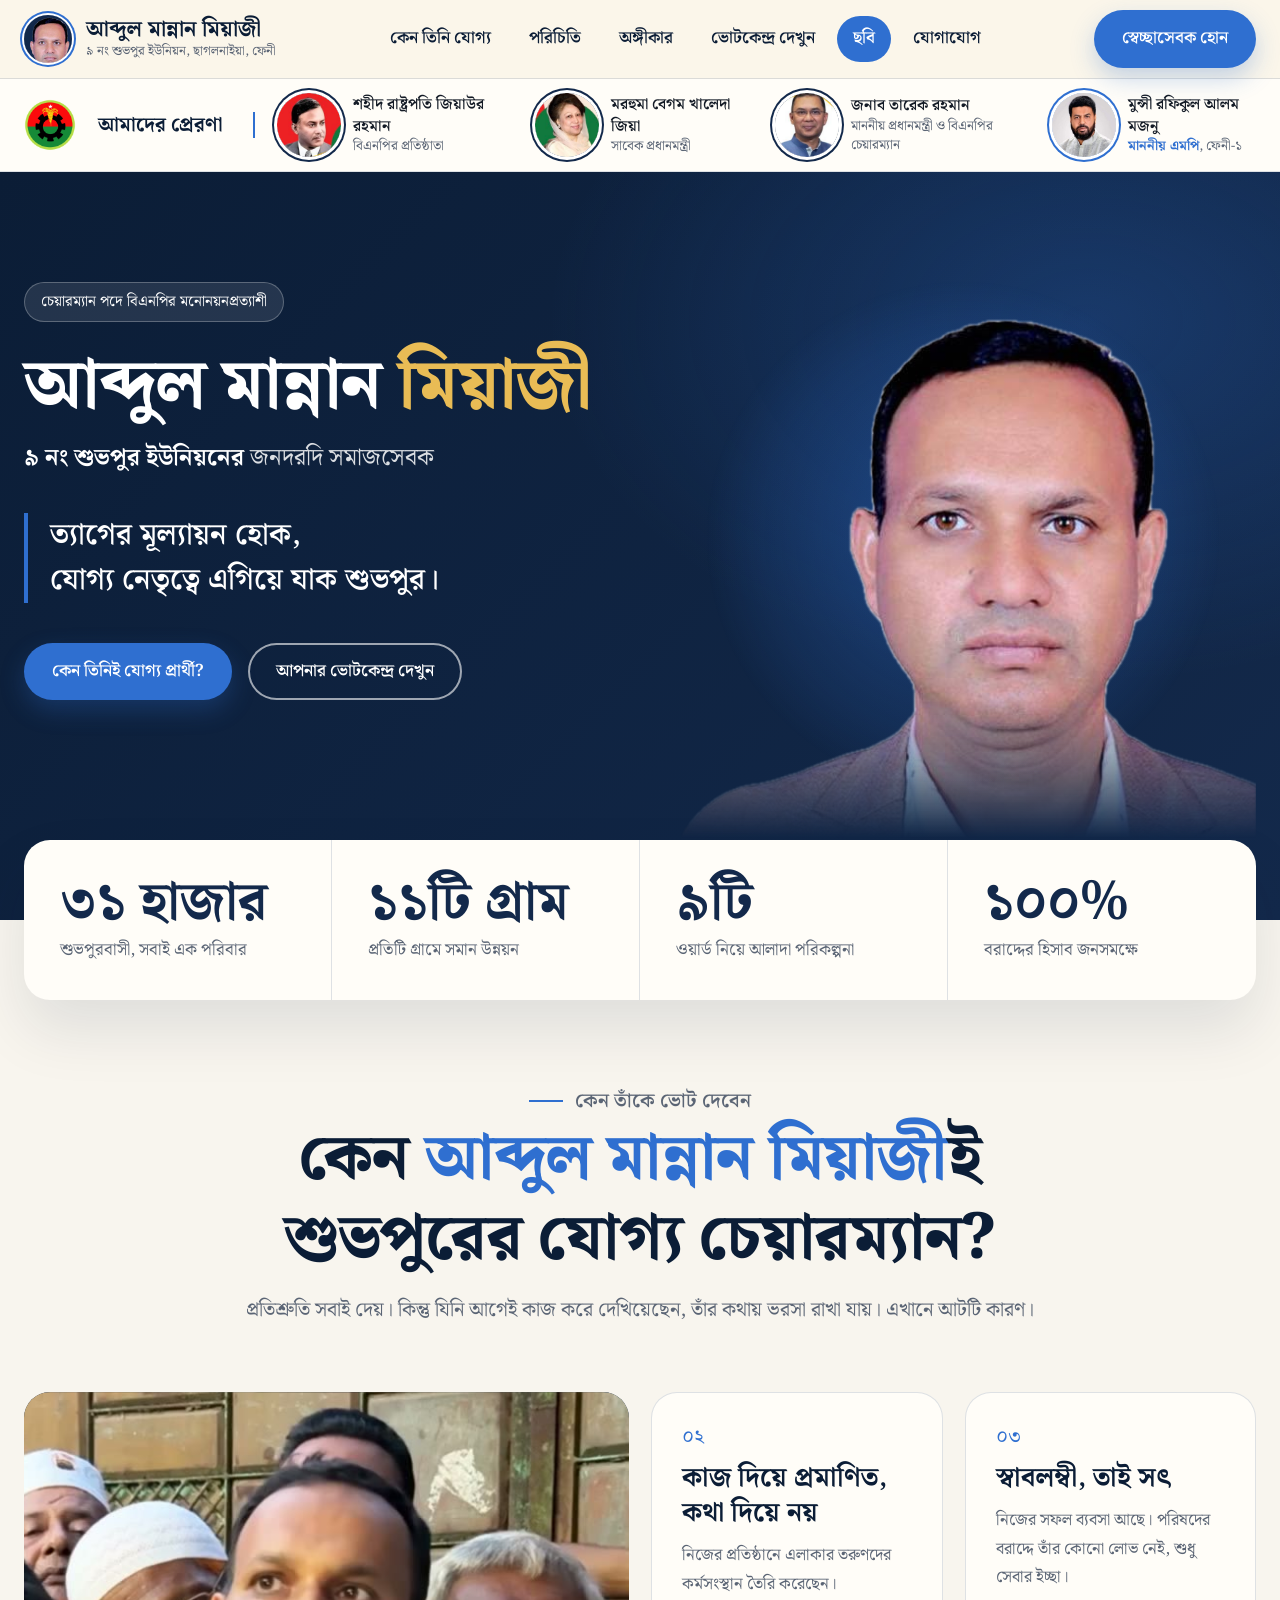
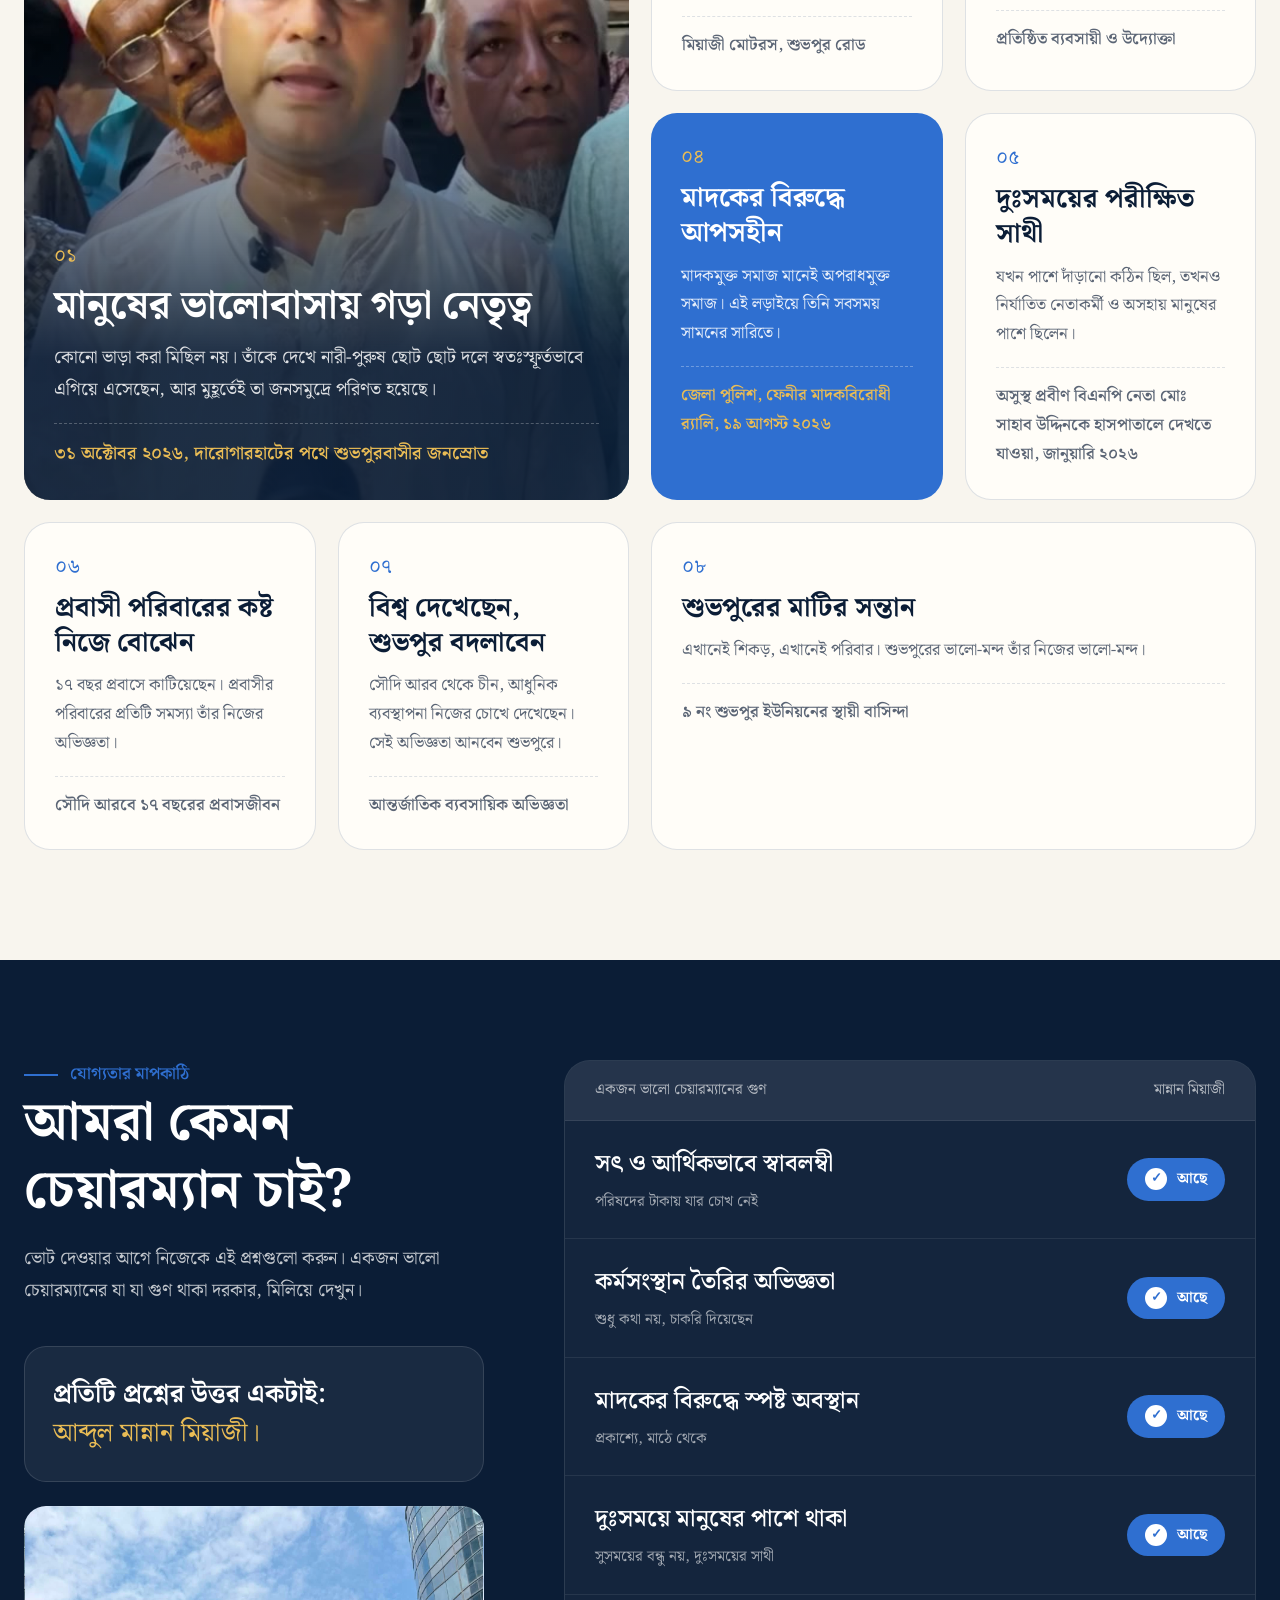
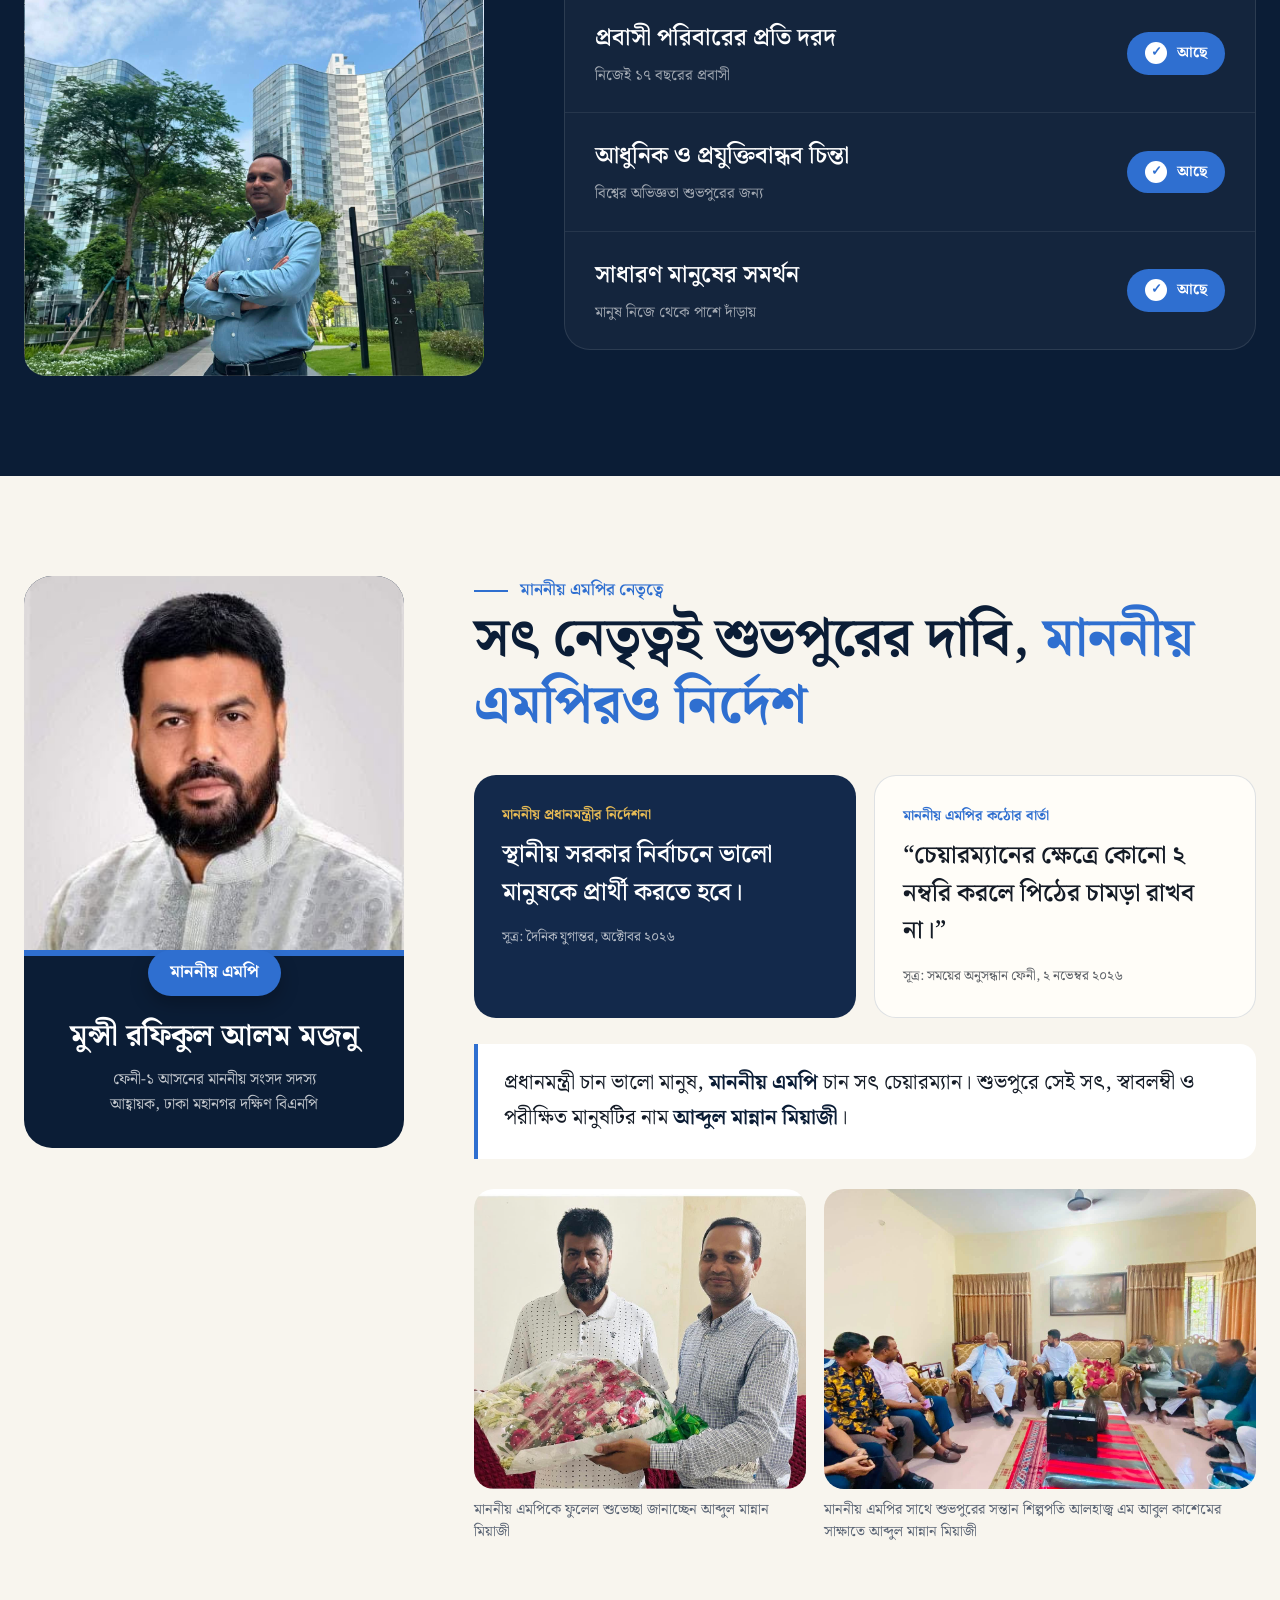
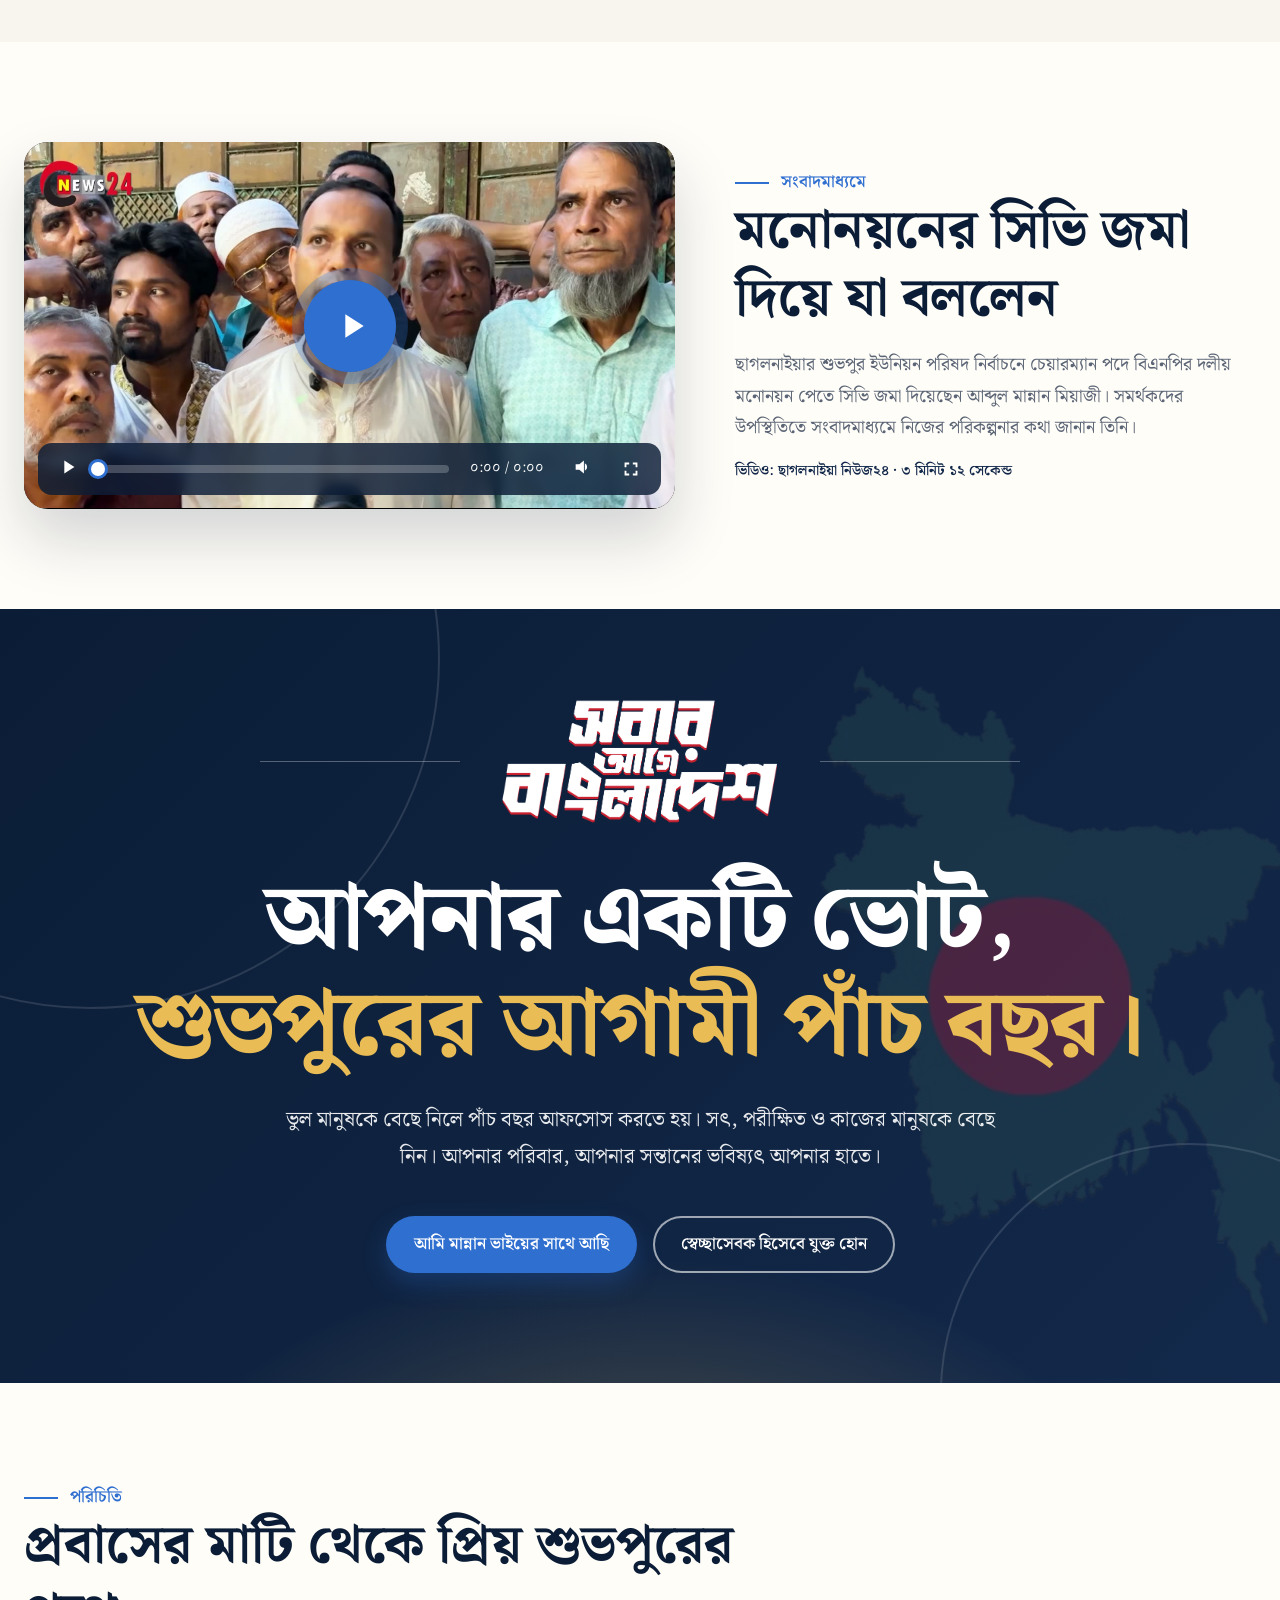
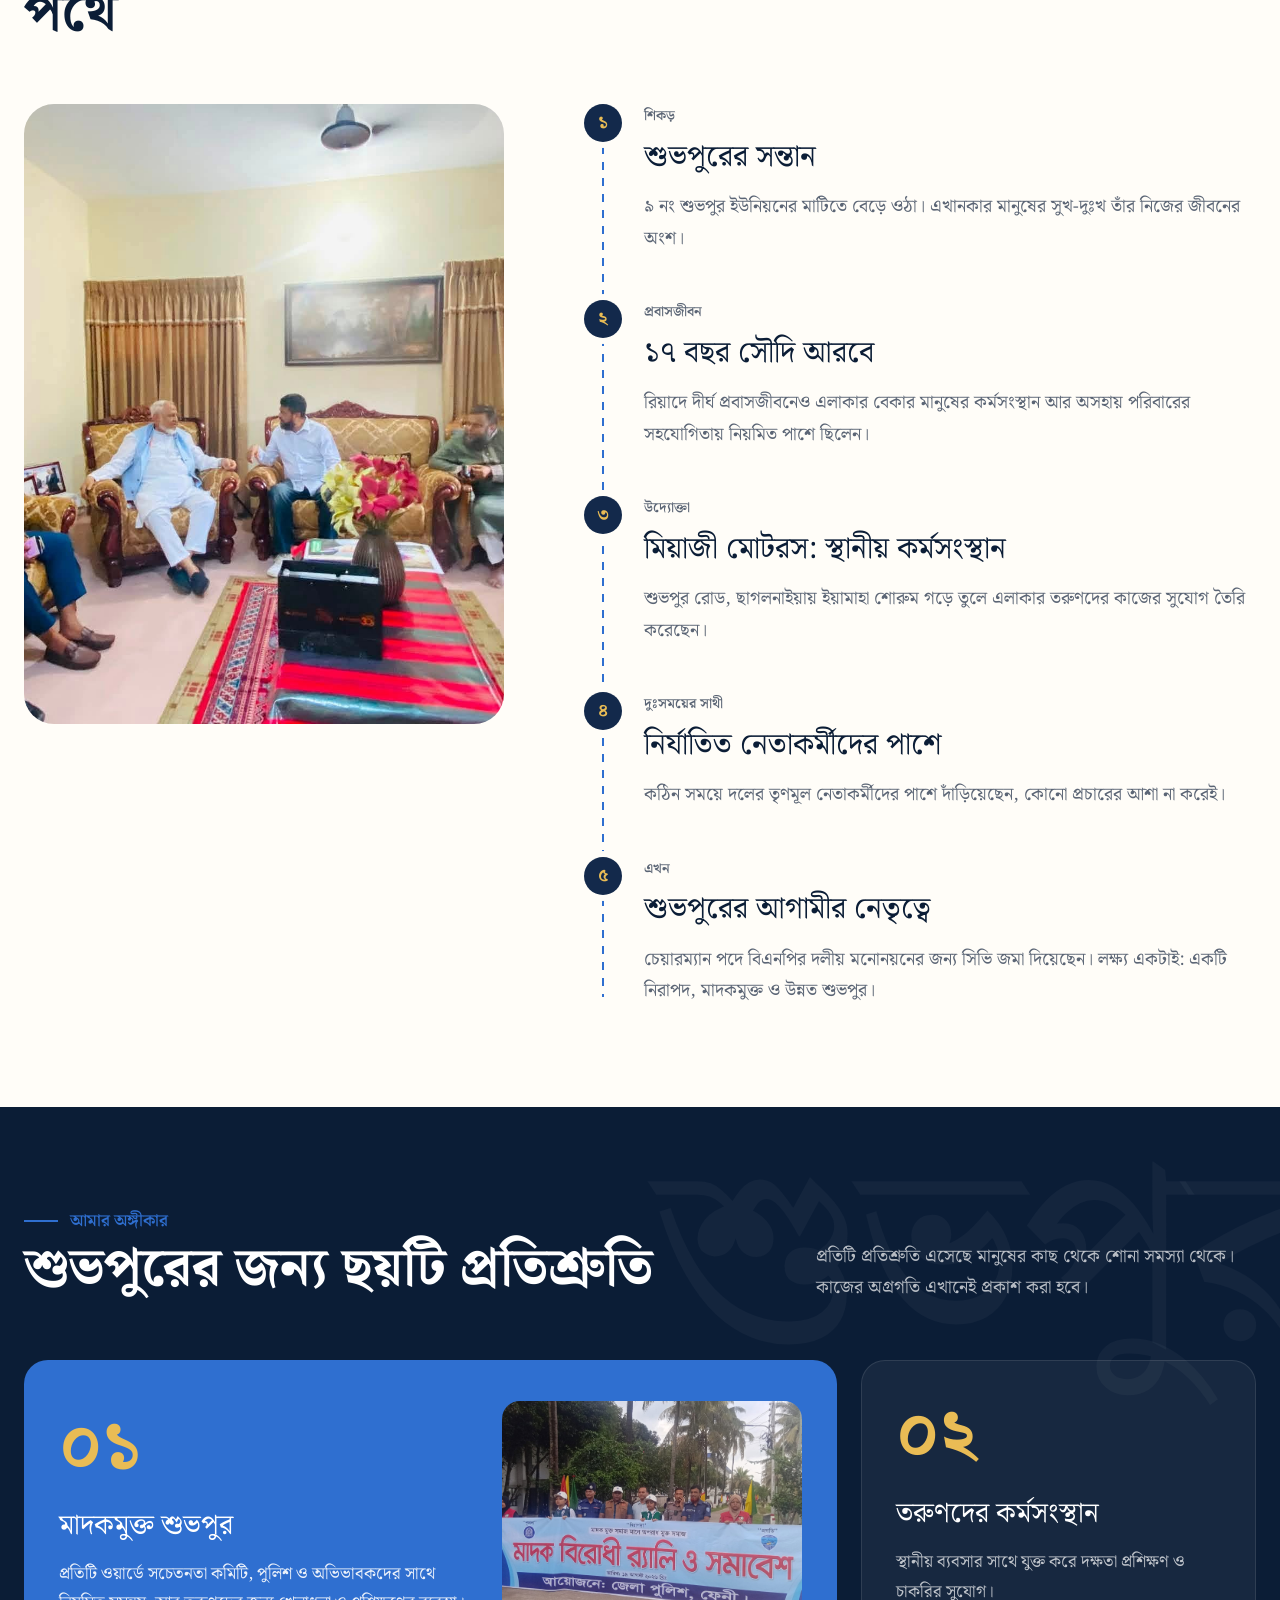
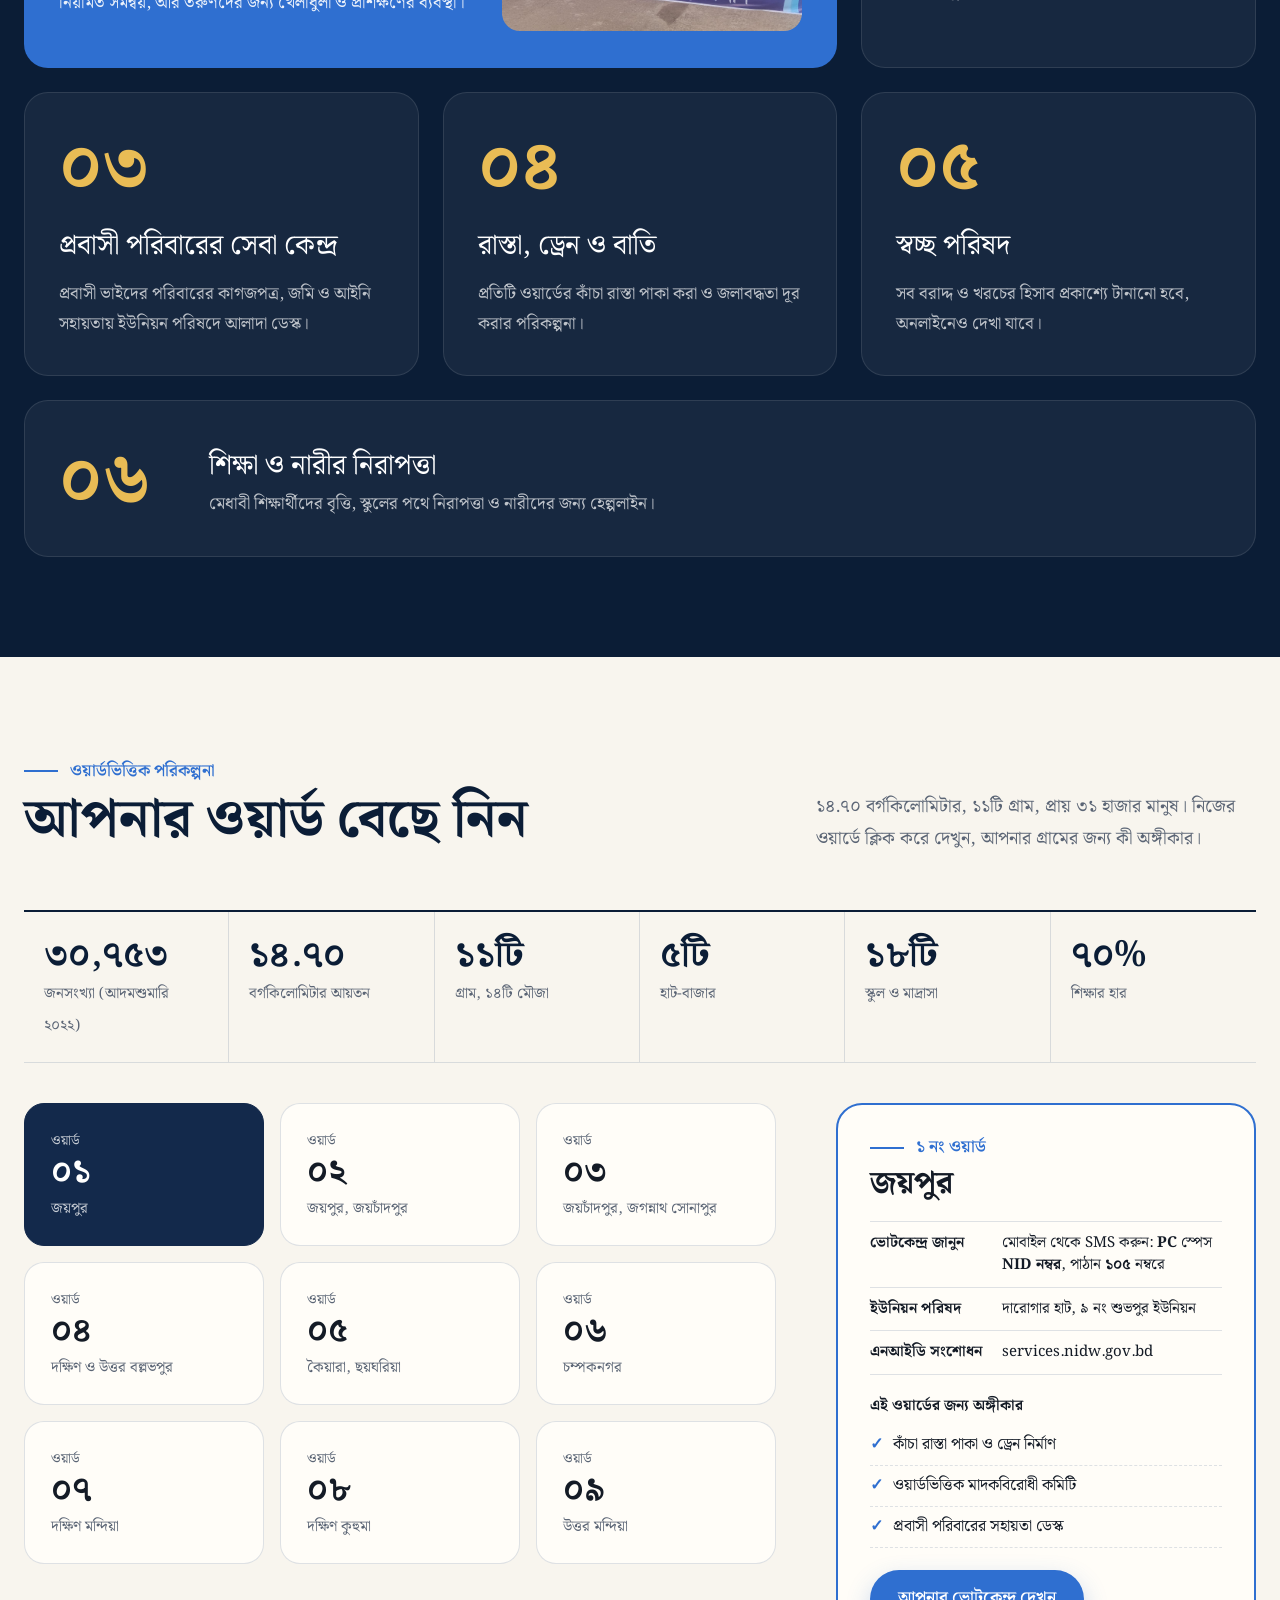
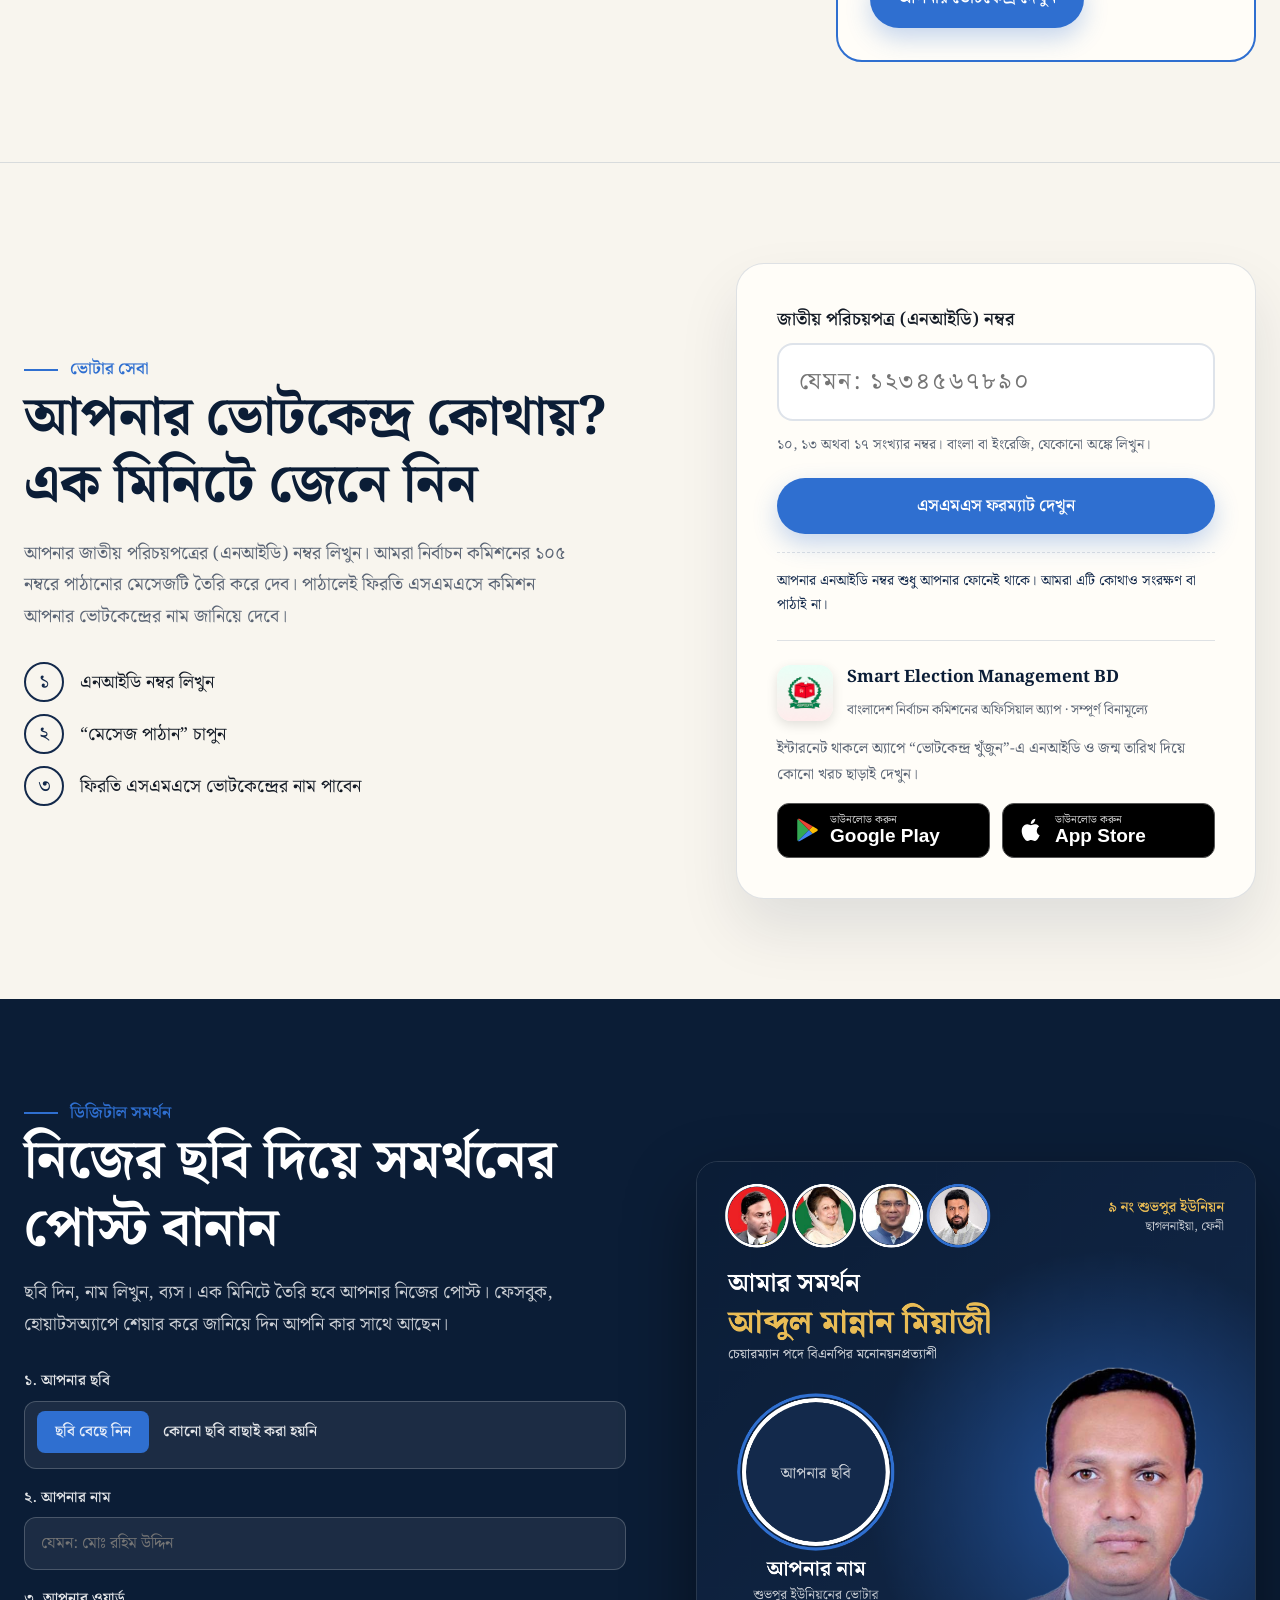
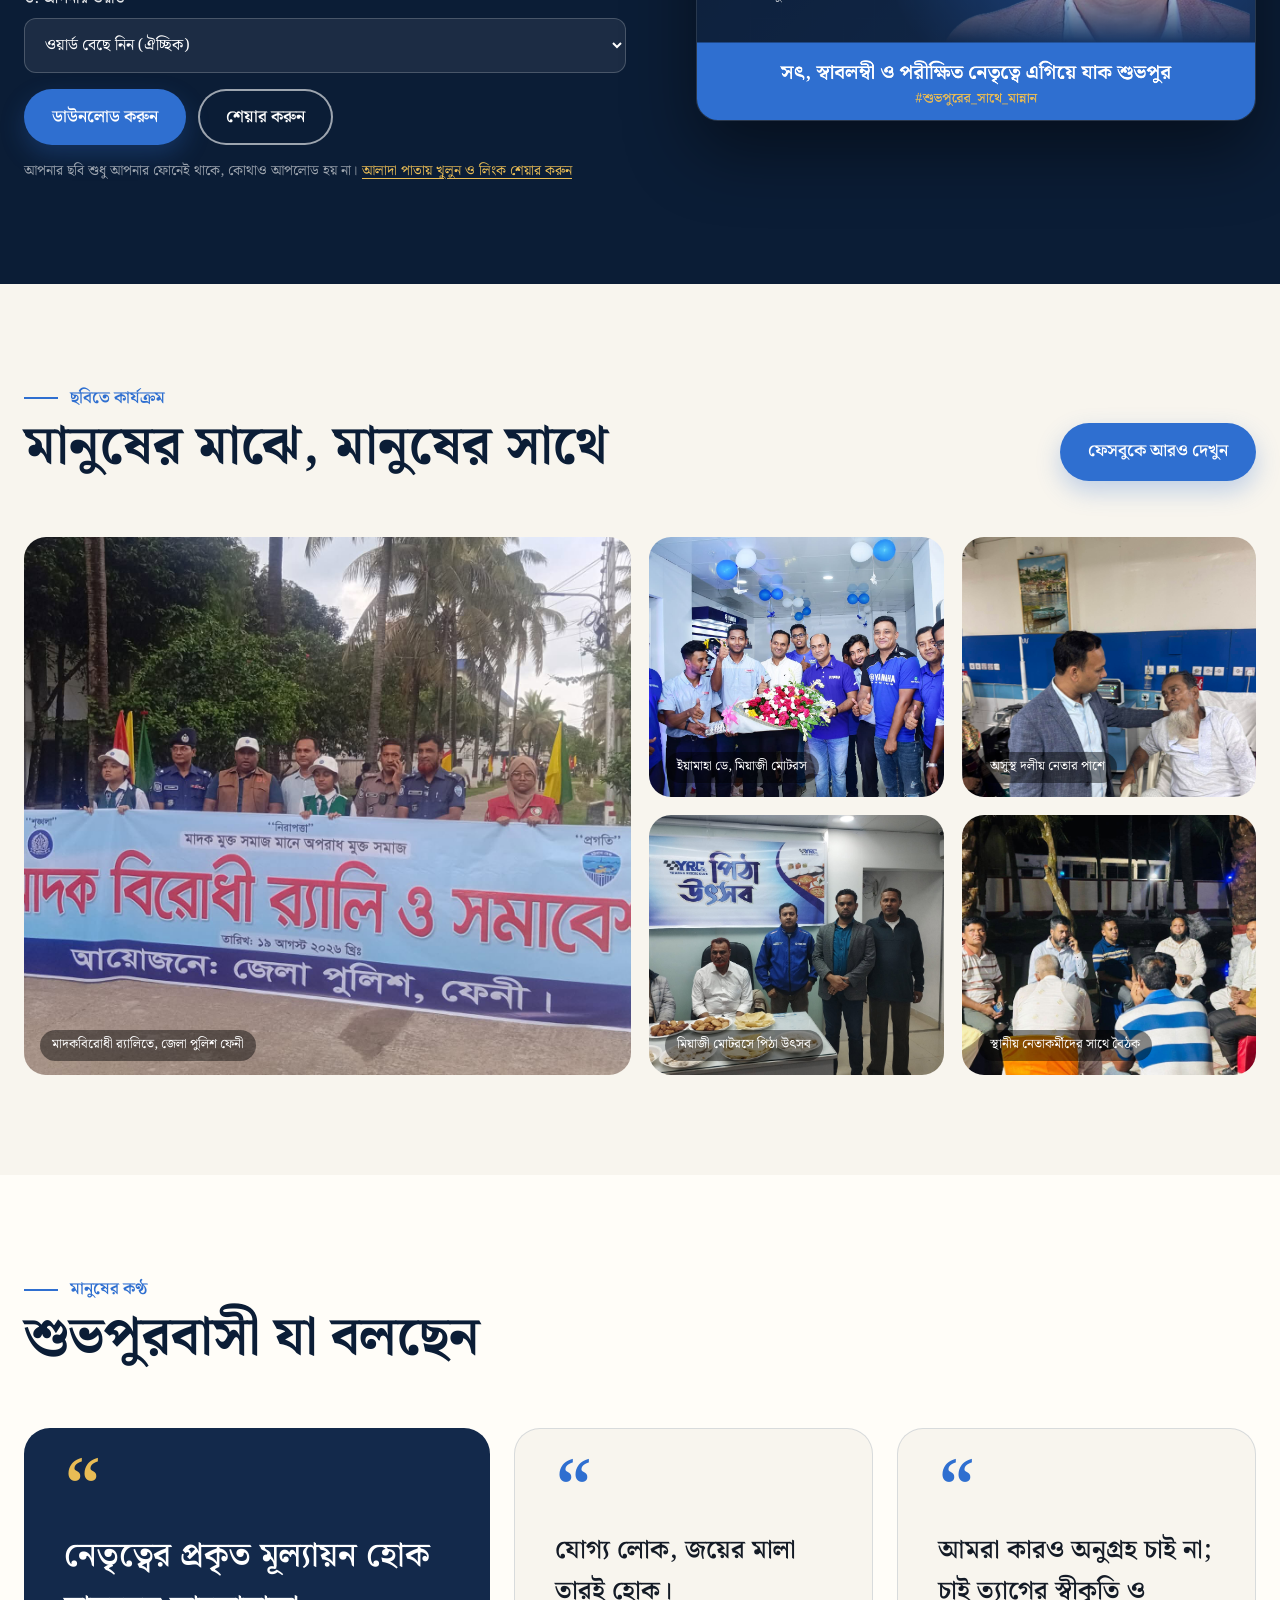
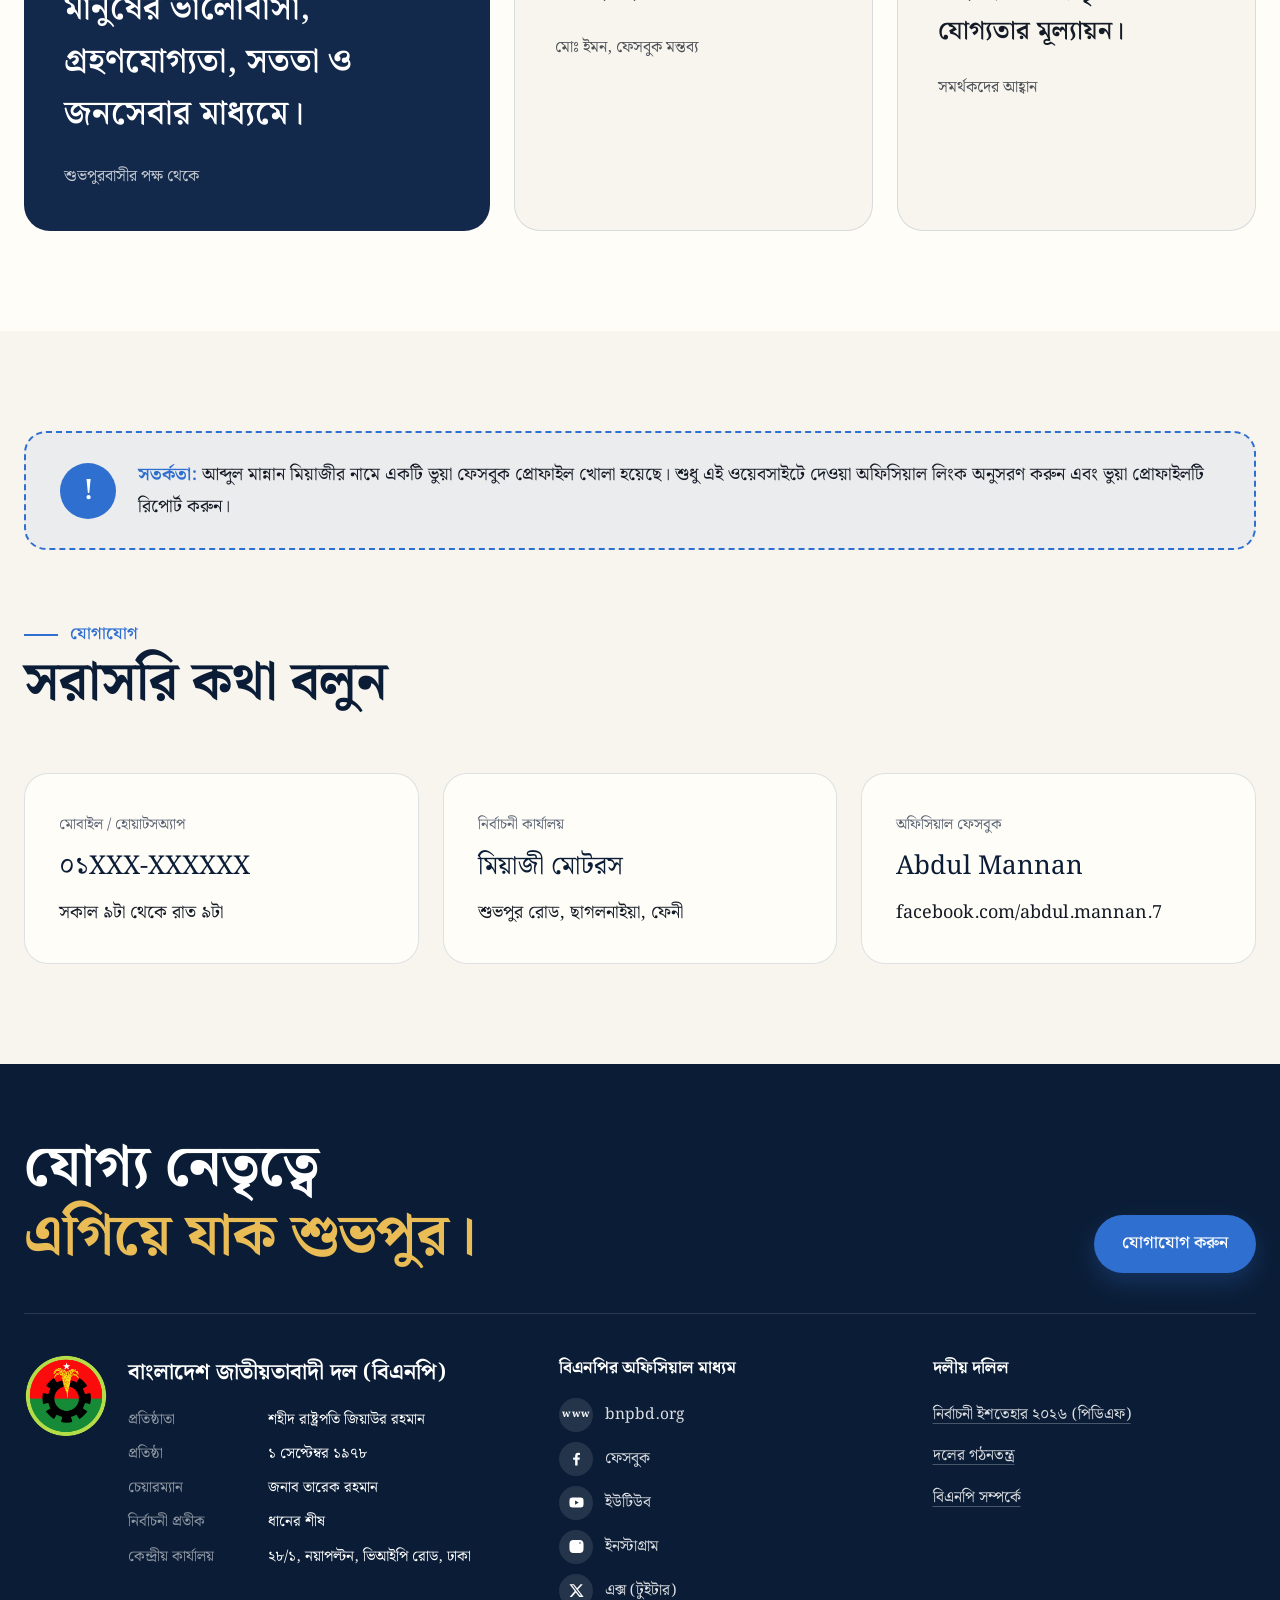
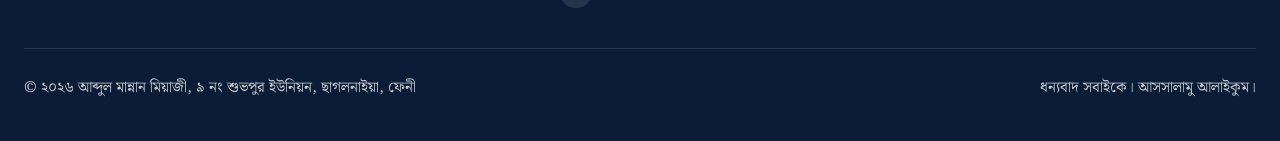
==== index.html @ 028600d1 "feat: Abdul Mannan Miyazi campaign website (Bangla, responsive) Home page with why-vote reasons, MP " ====
<!doctype html>
<html lang="bn">
<head>
  <meta charset="utf-8">
  <meta name="viewport" content="width=device-width, initial-scale=1">
  <title>আব্দুল মান্নান মিয়াজী | ৯ নং শুভপুর ইউনিয়ন</title>
  <meta name="description" content="৯ নং শুভপুর ইউনিয়নের জনদরদি সমাজসেবক আব্দুল মান্নান মিয়াজী: চেয়ারম্যান পদে বিএনপির মনোনয়নপ্রত্যাশী। ছাগলনাইয়া, ফেনী।">
  <link rel="preconnect" href="https://fonts.googleapis.com">
  <link rel="preconnect" href="https://fonts.gstatic.com" crossorigin>
  <link href="https://fonts.googleapis.com/css2?family=Noto+Serif+Bengali:wght@400;500;600;700;800&display=swap" rel="stylesheet">
  <link rel="stylesheet" href="styles.css">
  <link rel="stylesheet" href="why.css">
  <link rel="stylesheet" href="leaders.css">
  <link rel="stylesheet" href="responsive.css">
</head>
<body>

  <!-- নেভিগেশন -->
  <header class="nav">
    <div class="container">
      <a class="brand" href="#top">
        <img class="brand__photo" src="images/mannan-avatar.jpg" width="48" height="48" alt="">
        <span>
          <span class="brand__name">আব্দুল মান্নান মিয়াজী</span>
          <span class="brand__sub">৯ নং শুভপুর ইউনিয়ন, ছাগলনাইয়া, ফেনী</span>
        </span>
      </a>
      <nav class="nav__links" id="main-menu" aria-label="প্রধান মেনু">
        <a href="#why">কেন তিনি যোগ্য</a>
        <a href="#journey">পরিচিতি</a>
        <a href="#pledges">অঙ্গীকার</a>
        <a href="#vote-center">ভোটকেন্দ্র দেখুন</a>
        <a href="#gallery">ছবি</a>
        <a href="#contact">যোগাযোগ</a>
        <a class="nav__cta" href="volunteer.html">স্বেচ্ছাসেবক হোন</a>
      </nav>
      <a class="btn btn--red" href="volunteer.html">স্বেচ্ছাসেবক হোন</a>
      <button class="nav__toggle" type="button" aria-controls="main-menu" aria-expanded="false" aria-label="মেনু খুলুন"><span></span><span></span><span></span></button>
    </div>
  </header>

  <!-- নেতৃবৃন্দ -->
  <div class="leaders" aria-label="আমাদের নেতৃবৃন্দ">
    <div class="container">
      <img class="leaders__logo" src="images/bnp-logo.png" width="52" height="52" alt="বিএনপির লোগো">
      <p class="leaders__label">আমাদের প্রেরণা</p>
      <ul class="leaders__list">
        <li><img src="images/leader-ziaur-rahman.png" width="64" height="64" alt="শহীদ রাষ্ট্রপতি জিয়াউর রহমান"><span><b>শহীদ রাষ্ট্রপতি জিয়াউর রহমান</b>বিএনপির প্রতিষ্ঠাতা</span></li>
        <li><img src="images/leader-khaleda-zia.png" width="64" height="64" alt="মরহুমা বেগম খালেদা জিয়া"><span><b>মরহুমা বেগম খালেদা জিয়া</b>সাবেক প্রধানমন্ত্রী</span></li>
        <li><img src="images/leader-tarique-rahman.png" width="64" height="64" alt="তারেক রহমান"><span><b>জনাব তারেক রহমান</b>মাননীয় প্রধানমন্ত্রী ও বিএনপির চেয়ারম্যান</span></li>
        <li class="leaders__mp"><img src="images/mp-portrait.jpg" width="64" height="64" alt="মুন্সী রফিকুল আলম মজনু"><span><b>মুন্সী রফিকুল আলম মজনু</b><em>মাননীয় এমপি</em>, ফেনী-১</span></li>
      </ul>
    </div>
  </div>

  <main id="top">

    <!-- হিরো -->
    <section class="hero" aria-labelledby="hero-title">
      <div class="container">
        <div class="hero__copy">
          <span class="eyebrow">চেয়ারম্যান পদে বিএনপির মনোনয়নপ্রত্যাশী</span>
          <h1 id="hero-title">আব্দুল মান্নান <em>মিয়াজী</em></h1>
          <p class="hero__role"><b>৯ নং শুভপুর ইউনিয়নের</b> জনদরদি সমাজসেবক</p>
          <p class="hero__slogan">ত্যাগের মূল্যায়ন হোক,<br>যোগ্য নেতৃত্বে এগিয়ে যাক শুভপুর।</p>
          <div class="hero__actions">
            <a class="btn btn--gold" href="#why">কেন তিনিই যোগ্য প্রার্থী?</a>
            <a class="btn btn--ghost" href="#vote-center">আপনার ভোটকেন্দ্র দেখুন</a>
          </div>
        </div>
        <div class="hero__portrait">
          <img class="hero__cutout" src="images/mannan-cutout.png" width="632" height="585" alt="আব্দুল মান্নান মিয়াজী">
        </div>
      </div>
    </section>

    <!-- সংখ্যায় পরিচয় -->
    <section class="stats" aria-label="সংখ্যায় পরিচয়">
      <div class="container">
        <div class="stats__grid">
          <div class="stat"><b>৩১ হাজার</b><span>শুভপুরবাসী, সবাই এক পরিবার</span></div>
          <div class="stat"><b>১১টি গ্রাম</b><span>প্রতিটি গ্রামে সমান উন্নয়ন</span></div>
          <div class="stat"><b>৯টি</b><span>ওয়ার্ড নিয়ে আলাদা পরিকল্পনা</span></div>
          <div class="stat"><b>১০০%</b><span>বরাদ্দের হিসাব জনসমক্ষে</span></div>
        </div>
      </div>
    </section>

    <!-- কেন আব্দুল মান্নান মিয়াজী -->
    <section class="why" id="why" aria-labelledby="why-title">
      <div class="container">
        <div class="why__intro">
          <p class="kicker">কেন তাঁকে ভোট দেবেন</p>
          <h2 class="title" id="why-title">কেন <span>আব্দুল মান্নান মিয়াজী</span>ই শুভপুরের যোগ্য চেয়ারম্যান?</h2>
          <p>প্রতিশ্রুতি সবাই দেয়। কিন্তু যিনি আগেই কাজ করে দেখিয়েছেন, তাঁর কথায় ভরসা রাখা যায়। এখানে আটটি কারণ।</p>
        </div>
        <div class="reason-grid">
          <article class="reason reason--hero">
            <div class="photo" data-label="" aria-hidden="true"></div>
            <span class="reason__no">০১</span>
            <h3>মানুষের ভালোবাসায় গড়া নেতৃত্ব</h3>
            <p>কোনো ভাড়া করা মিছিল নয়। তাঁকে দেখে নারী-পুরুষ ছোট ছোট দলে স্বতঃস্ফূর্তভাবে এগিয়ে এসেছেন, আর মুহূর্তেই তা জনসমুদ্রে পরিণত হয়েছে।</p>
            <p class="reason__proof">৩১ অক্টোবর ২০২৬, দারোগারহাটের পথে শুভপুরবাসীর জনস্রোত</p>
          </article>
          <article class="reason">
            <span class="reason__no">০২</span>
            <h3>কাজ দিয়ে প্রমাণিত, কথা দিয়ে নয়</h3>
            <p>নিজের প্রতিষ্ঠানে এলাকার তরুণদের কর্মসংস্থান তৈরি করেছেন।</p>
            <p class="reason__proof">মিয়াজী মোটরস, শুভপুর রোড</p>
          </article>
          <article class="reason reason--gold">
            <span class="reason__no">০৩</span>
            <h3>স্বাবলম্বী, তাই সৎ</h3>
            <p>নিজের সফল ব্যবসা আছে। পরিষদের বরাদ্দে তাঁর কোনো লোভ নেই, শুধু সেবার ইচ্ছা।</p>
            <p class="reason__proof">প্রতিষ্ঠিত ব্যবসায়ী ও উদ্যোক্তা</p>
          </article>
          <article class="reason reason--red">
            <span class="reason__no">০৪</span>
            <h3>মাদকের বিরুদ্ধে আপসহীন</h3>
            <p>মাদকমুক্ত সমাজ মানেই অপরাধমুক্ত সমাজ। এই লড়াইয়ে তিনি সবসময় সামনের সারিতে।</p>
            <p class="reason__proof">জেলা পুলিশ, ফেনীর মাদকবিরোধী র‍্যালি, ১৯ আগস্ট ২০২৬</p>
          </article>
          <article class="reason">
            <span class="reason__no">০৫</span>
            <h3>দুঃসময়ের পরীক্ষিত সাথী</h3>
            <p>যখন পাশে দাঁড়ানো কঠিন ছিল, তখনও নির্যাতিত নেতাকর্মী ও অসহায় মানুষের পাশে ছিলেন।</p>
            <p class="reason__proof">অসুস্থ প্রবীণ বিএনপি নেতা মোঃ সাহাব উদ্দিনকে হাসপাতালে দেখতে যাওয়া, জানুয়ারি ২০২৬</p>
          </article>
          <article class="reason">
            <span class="reason__no">০৬</span>
            <h3>প্রবাসী পরিবারের কষ্ট নিজে বোঝেন</h3>
            <p>১৭ বছর প্রবাসে কাটিয়েছেন। প্রবাসীর পরিবারের প্রতিটি সমস্যা তাঁর নিজের অভিজ্ঞতা।</p>
            <p class="reason__proof">সৌদি আরবে ১৭ বছরের প্রবাসজীবন</p>
          </article>
          <article class="reason">
            <span class="reason__no">০৭</span>
            <h3>বিশ্ব দেখেছেন, শুভপুর বদলাবেন</h3>
            <p>সৌদি আরব থেকে চীন, আধুনিক ব্যবস্থাপনা নিজের চোখে দেখেছেন। সেই অভিজ্ঞতা আনবেন শুভপুরে।</p>
            <p class="reason__proof">আন্তর্জাতিক ব্যবসায়িক অভিজ্ঞতা</p>
          </article>
          <article class="reason">
            <span class="reason__no">০৮</span>
            <h3>শুভপুরের মাটির সন্তান</h3>
            <p>এখানেই শিকড়, এখানেই পরিবার। শুভপুরের ভালো-মন্দ তাঁর নিজের ভালো-মন্দ।</p>
            <p class="reason__proof">৯ নং শুভপুর ইউনিয়নের স্থায়ী বাসিন্দা</p>
          </article>
        </div>
      </div>
    </section>

    <!-- আমরা কেমন চেয়ারম্যান চাই -->
    <section class="section checklist" aria-labelledby="check-title">
      <div class="container">
        <div>
          <p class="kicker">যোগ্যতার মাপকাঠি</p>
          <h2 class="title" id="check-title">আমরা কেমন চেয়ারম্যান চাই?</h2>
          <p class="checklist__lead">ভোট দেওয়ার আগে নিজেকে এই প্রশ্নগুলো করুন। একজন ভালো চেয়ারম্যানের যা যা গুণ থাকা দরকার, মিলিয়ে দেখুন।</p>
          <p class="checklist__sign">প্রতিটি প্রশ্নের উত্তর একটাই:<br><b>আব্দুল মান্নান মিয়াজী।</b></p>
          <div class="photo checklist__photo" data-label="" role="img" aria-label="আব্দুল মান্নান মিয়াজী"></div>
        </div>
        <div class="check-table">
          <div class="check-row check-row--head"><span>একজন ভালো চেয়ারম্যানের গুণ</span><span style="justify-self:end">মান্নান মিয়াজী</span></div>
          <div class="check-row"><div><strong>সৎ ও আর্থিকভাবে স্বাবলম্বী</strong><small>পরিষদের টাকায় যার চোখ নেই</small></div><span class="tick">আছে</span></div>
          <div class="check-row"><div><strong>কর্মসংস্থান তৈরির অভিজ্ঞতা</strong><small>শুধু কথা নয়, চাকরি দিয়েছেন</small></div><span class="tick">আছে</span></div>
          <div class="check-row"><div><strong>মাদকের বিরুদ্ধে স্পষ্ট অবস্থান</strong><small>প্রকাশ্যে, মাঠে থেকে</small></div><span class="tick">আছে</span></div>
          <div class="check-row"><div><strong>দুঃসময়ে মানুষের পাশে থাকা</strong><small>সুসময়ের বন্ধু নয়, দুঃসময়ের সাথী</small></div><span class="tick">আছে</span></div>
          <div class="check-row"><div><strong>প্রবাসী পরিবারের প্রতি দরদ</strong><small>নিজেই ১৭ বছরের প্রবাসী</small></div><span class="tick">আছে</span></div>
          <div class="check-row"><div><strong>আধুনিক ও প্রযুক্তিবান্ধব চিন্তা</strong><small>বিশ্বের অভিজ্ঞতা শুভপুরের জন্য</small></div><span class="tick">আছে</span></div>
          <div class="check-row"><div><strong>সাধারণ মানুষের সমর্থন</strong><small>মানুষ নিজে থেকে পাশে দাঁড়ায়</small></div><span class="tick">আছে</span></div>
        </div>
      </div>
    </section>

    <!-- মাননীয় এমপি -->
    <section class="section mp" id="mp" aria-labelledby="mp-title">
      <div class="container">
        <aside class="mp-card">
          <div class="mp-card__photo" role="img" aria-label="মাননীয় এমপি মুন্সী রফিকুল আলম মজনু"></div>
          <span class="mp-badge">মাননীয় এমপি</span>
          <h3>মুন্সী রফিকুল আলম মজনু</h3>
          <p>ফেনী-১ আসনের মাননীয় সংসদ সদস্য<br>আহ্বায়ক, ঢাকা মহানগর দক্ষিণ বিএনপি</p>
        </aside>
        <div class="mp-body">
          <p class="kicker">মাননীয় এমপির নেতৃত্বে</p>
          <h2 class="title" id="mp-title">সৎ নেতৃত্বই শুভপুরের দাবি, <span>মাননীয় এমপিরও নির্দেশ</span></h2>
          <div class="mp-quotes">
            <figure class="mp-quote mp-quote--pm">
              <figcaption>মাননীয় প্রধানমন্ত্রীর নির্দেশনা</figcaption>
              <blockquote>স্থানীয় সরকার নির্বাচনে ভালো মানুষকে প্রার্থী করতে হবে।</blockquote>
              <cite>সূত্র: দৈনিক যুগান্তর, অক্টোবর ২০২৬</cite>
            </figure>
            <figure class="mp-quote">
              <figcaption>মাননীয় এমপির কঠোর বার্তা</figcaption>
              <blockquote>“চেয়ারম্যানের ক্ষেত্রে কোনো ২ নম্বরি করলে পিঠের চামড়া রাখব না।”</blockquote>
              <cite>সূত্র: সময়ের অনুসন্ধান ফেনী, ২ নভেম্বর ২০২৬</cite>
            </figure>
          </div>
          <p class="mp-link">প্রধানমন্ত্রী চান ভালো মানুষ, <b>মাননীয় এমপি</b> চান সৎ চেয়ারম্যান। শুভপুরে সেই সৎ, স্বাবলম্বী ও পরীক্ষিত মানুষটির নাম <b>আব্দুল মান্নান মিয়াজী</b>।</p>
          <div class="mp-photos">
            <figure><div class="photo mp-photo--1" data-label="" role="img" aria-label="মাননীয় এমপিকে ফুলেল শুভেচ্ছা জানাচ্ছেন আব্দুল মান্নান মিয়াজী"></div><figcaption>মাননীয় এমপিকে ফুলেল শুভেচ্ছা জানাচ্ছেন আব্দুল মান্নান মিয়াজী</figcaption></figure>
            <figure><div class="photo mp-photo--2" data-label="" role="img" aria-label="মাননীয় এমপির সাথে শিল্পপতি আলহাজ্ব এম আবুল কাশেমের সাক্ষাৎ"></div><figcaption>মাননীয় এমপির সাথে শুভপুরের সন্তান শিল্পপতি আলহাজ্ব এম আবুল কাশেমের সাক্ষাতে আব্দুল মান্নান মিয়াজী</figcaption></figure>
          </div>
        </div>
      </div>
    </section>

    <!-- সংবাদমাধ্যমে -->
    <section class="section media" id="media" aria-labelledby="media-title">
      <div class="container">
        <div class="media__video player">
          <video preload="none" poster="images/news24-poster.jpg" width="854" height="480" playsinline>
            <source src="video/news24-mannan.mp4" type="video/mp4">
          </video>
          <button class="player__big" type="button" aria-label="ভিডিও চালান"><svg viewBox="0 0 24 24" aria-hidden="true"><path d="M8 5v14l11-7z"/></svg></button>
          <div class="player__bar">
            <button class="player__btn" type="button" data-action="play" aria-label="চালান"><span class="i-play"><svg viewBox="0 0 24 24" aria-hidden="true"><path d="M8 5v14l11-7z"/></svg></span><span class="i-pause"><svg viewBox="0 0 24 24" aria-hidden="true"><path d="M7 5h4v14H7zm6 0h4v14h-4z"/></svg></span></button>
            <div class="player__progress" role="slider" tabindex="0" aria-label="ভিডিওর অগ্রগতি" aria-valuemin="0" aria-valuemax="100" aria-valuenow="0"><div class="player__fill"></div></div>
            <span class="player__time">০:০০ / ৩:১২</span>
            <button class="player__btn" type="button" data-action="mute" aria-label="শব্দ বন্ধ করুন"><span class="i-vol"><svg viewBox="0 0 24 24" aria-hidden="true"><path d="M4 9v6h4l5 4V5L8 9H4zm12.5 3a4.5 4.5 0 0 0-2.5-4v8a4.5 4.5 0 0 0 2.5-4z"/></svg></span><span class="i-mute"><svg viewBox="0 0 24 24" aria-hidden="true"><path d="M4 9v6h4l5 4V5L8 9H4zm15.6 3 2.2-2.2-1.4-1.4-2.2 2.2-2.2-2.2-1.4 1.4 2.2 2.2-2.2 2.2 1.4 1.4 2.2-2.2 2.2 2.2 1.4-1.4z"/></svg></span></button>
            <button class="player__btn" type="button" data-action="full" aria-label="পূর্ণ পর্দায় দেখুন"><svg viewBox="0 0 24 24" aria-hidden="true"><path d="M5 5h5v2H7v3H5zm9 0h5v5h-2V7h-3zM5 14h2v3h3v2H5zm12 3v-3h2v5h-5v-2z"/></svg></button>
          </div>
        </div>
        <div>
          <p class="kicker">সংবাদমাধ্যমে</p>
          <h2 class="title" id="media-title">মনোনয়নের সিভি জমা দিয়ে যা বললেন</h2>
          <p class="media__text">ছাগলনাইয়ার শুভপুর ইউনিয়ন পরিষদ নির্বাচনে চেয়ারম্যান পদে বিএনপির দলীয় মনোনয়ন পেতে সিভি জমা দিয়েছেন আব্দুল মান্নান মিয়াজী। সমর্থকদের উপস্থিতিতে সংবাদমাধ্যমে নিজের পরিকল্পনার কথা জানান তিনি।</p>
          <p class="media__source">ভিডিও: ছাগলনাইয়া নিউজ২৪ · ৩ মিনিট ১২ সেকেন্ড</p>
        </div>
      </div>
    </section>

    <!-- ভোটের আহ্বান -->
    <section class="vote" aria-labelledby="vote-title">
      <span class="vote__ring vote__ring--1" aria-hidden="true"></span>
      <span class="vote__ring vote__ring--2" aria-hidden="true"></span>
      <div class="container">
        <div class="bnp__head">
          <span class="bnp__line" aria-hidden="true"></span>
          <p class="bnp__slogan" id="bnp-title"><img src="images/sobar-age-bangladesh.png" width="300" height="135" alt="সবার আগে বাংলাদেশ"></p>
          <span class="bnp__line" aria-hidden="true"></span>
        </div>
        <h2 class="vote__big" id="vote-title">আপনার একটি ভোট,<br><span>শুভপুরের আগামী পাঁচ বছর।</span></h2>
        <p>ভুল মানুষকে বেছে নিলে পাঁচ বছর আফসোস করতে হয়। সৎ, পরীক্ষিত ও কাজের মানুষকে বেছে নিন। আপনার পরিবার, আপনার সন্তানের ভবিষ্যৎ আপনার হাতে।</p>
        <div class="vote__actions">
          <a class="btn btn--gold" href="#frame">আমি মান্নান ভাইয়ের সাথে আছি</a>
          <a class="btn btn--ghost" href="volunteer.html">স্বেচ্ছাসেবক হিসেবে যুক্ত হোন</a>
        </div>
      </div>
    </section>

    <!-- জীবনের যাত্রা -->
    <section class="section journey" id="journey" aria-labelledby="journey-title">
      <div class="container">
        <div class="section__head">
          <div>
            <p class="kicker">পরিচিতি</p>
            <h2 class="title" id="journey-title">প্রবাসের মাটি থেকে প্রিয় শুভপুরের পথে</h2>
          </div>
        </div>
        <div class="journey__grid">
          <div class="photo journey__photo" data-label="" role="img" aria-label="নেতৃবৃন্দের সাথে মতবিনিময়"></div>
          <div class="timeline">
            <article class="step" data-n="১">
              <p class="step__tag">শিকড়</p>
              <h3>শুভপুরের সন্তান</h3>
              <p>৯ নং শুভপুর ইউনিয়নের মাটিতে বেড়ে ওঠা। এখানকার মানুষের সুখ-দুঃখ তাঁর নিজের জীবনের অংশ।</p>
            </article>
            <article class="step" data-n="২">
              <p class="step__tag">প্রবাসজীবন</p>
              <h3>১৭ বছর সৌদি আরবে</h3>
              <p>রিয়াদে দীর্ঘ প্রবাসজীবনেও এলাকার বেকার মানুষের কর্মসংস্থান আর অসহায় পরিবারের সহযোগিতায় নিয়মিত পাশে ছিলেন।</p>
            </article>
            <article class="step" data-n="৩">
              <p class="step__tag">উদ্যোক্তা</p>
              <h3>মিয়াজী মোটরস: স্থানীয় কর্মসংস্থান</h3>
              <p>শুভপুর রোড, ছাগলনাইয়ায় ইয়ামাহা শোরুম গড়ে তুলে এলাকার তরুণদের কাজের সুযোগ তৈরি করেছেন।</p>
            </article>
            <article class="step" data-n="৪">
              <p class="step__tag">দুঃসময়ের সাথী</p>
              <h3>নির্যাতিত নেতাকর্মীদের পাশে</h3>
              <p>কঠিন সময়ে দলের তৃণমূল নেতাকর্মীদের পাশে দাঁড়িয়েছেন, কোনো প্রচারের আশা না করেই।</p>
            </article>
            <article class="step" data-n="৫">
              <p class="step__tag">এখন</p>
              <h3>শুভপুরের আগামীর নেতৃত্বে</h3>
              <p>চেয়ারম্যান পদে বিএনপির দলীয় মনোনয়নের জন্য সিভি জমা দিয়েছেন। লক্ষ্য একটাই: একটি নিরাপদ, মাদকমুক্ত ও উন্নত শুভপুর।</p>
            </article>
          </div>
        </div>
      </div>
    </section>

    <!-- অঙ্গীকার -->
    <section class="section pledges" id="pledges" aria-labelledby="pledges-title">
      <div class="container">
        <div class="section__head">
          <div>
            <p class="kicker">আমার অঙ্গীকার</p>
            <h2 class="title" id="pledges-title">শুভপুরের জন্য ছয়টি প্রতিশ্রুতি</h2>
          </div>
          <p class="lead">প্রতিটি প্রতিশ্রুতি এসেছে মানুষের কাছ থেকে শোনা সমস্যা থেকে। কাজের অগ্রগতি এখানেই প্রকাশ করা হবে।</p>
        </div>
        <div class="pledge-grid">
          <article class="pledge pledge--feature">
            <div>
              <div class="pledge__no">০১</div>
              <h3>মাদকমুক্ত শুভপুর</h3>
              <p>প্রতিটি ওয়ার্ডে সচেতনতা কমিটি, পুলিশ ও অভিভাবকদের সাথে নিয়মিত সমন্বয়, আর তরুণদের জন্য খেলাধুলা ও প্রশিক্ষণের ব্যবস্থা।</p>
            </div>
            <div class="photo" data-label="" role="img" aria-label="মাদকবিরোধী র‍্যালি"></div>
          </article>
          <article class="pledge">
            <div class="pledge__no">০২</div>
            <h3>তরুণদের কর্মসংস্থান</h3>
            <p>স্থানীয় ব্যবসার সাথে যুক্ত করে দক্ষতা প্রশিক্ষণ ও চাকরির সুযোগ।</p>
          </article>
          <article class="pledge">
            <div class="pledge__no">০৩</div>
            <h3>প্রবাসী পরিবারের সেবা কেন্দ্র</h3>
            <p>প্রবাসী ভাইদের পরিবারের কাগজপত্র, জমি ও আইনি সহায়তায় ইউনিয়ন পরিষদে আলাদা ডেস্ক।</p>
          </article>
          <article class="pledge">
            <div class="pledge__no">০৪</div>
            <h3>রাস্তা, ড্রেন ও বাতি</h3>
            <p>প্রতিটি ওয়ার্ডের কাঁচা রাস্তা পাকা করা ও জলাবদ্ধতা দূর করার পরিকল্পনা।</p>
          </article>
          <article class="pledge">
            <div class="pledge__no">০৫</div>
            <h3>স্বচ্ছ পরিষদ</h3>
            <p>সব বরাদ্দ ও খরচের হিসাব প্রকাশ্যে টানানো হবে, অনলাইনেও দেখা যাবে।</p>
          </article>
          <article class="pledge">
            <div class="pledge__no">০৬</div>
            <h3>শিক্ষা ও নারীর নিরাপত্তা</h3>
            <p>মেধাবী শিক্ষার্থীদের বৃত্তি, স্কুলের পথে নিরাপত্তা ও নারীদের জন্য হেল্পলাইন।</p>
          </article>
        </div>
      </div>
    </section>

    <!-- ৯টি ওয়ার্ড -->
    <section class="section wards" id="wards" aria-labelledby="wards-title">
      <div class="container">
        <div class="section__head">
          <div>
            <p class="kicker">ওয়ার্ডভিত্তিক পরিকল্পনা</p>
            <h2 class="title" id="wards-title">আপনার ওয়ার্ড বেছে নিন</h2>
          </div>
          <p class="lead">১৪.৭০ বর্গকিলোমিটার, ১১টি গ্রাম, প্রায় ৩১ হাজার মানুষ। নিজের ওয়ার্ডে ক্লিক করে দেখুন, আপনার গ্রামের জন্য কী অঙ্গীকার।</p>
        </div>
        <div class="union-facts">
          <div><b>৩০,৭৫৩</b><span>জনসংখ্যা (আদমশুমারি ২০২২)</span></div>
          <div><b>১৪.৭০</b><span>বর্গকিলোমিটার আয়তন</span></div>
          <div><b>১১টি</b><span>গ্রাম, ১৪টি মৌজা</span></div>
          <div><b>৫টি</b><span>হাট-বাজার</span></div>
          <div><b>১৮টি</b><span>স্কুল ও মাদ্রাসা</span></div>
          <div><b>৭০%</b><span>শিক্ষার হার</span></div>
        </div>
        <div class="wards__layout">
          <div class="ward-grid">
            <button class="ward is-active" data-ward="১" data-villages="জয়পুর"><small>ওয়ার্ড</small><b>০১</b><p>জয়পুর</p></button>
            <button class="ward" data-ward="২" data-villages="জয়পুর ও জয়চাঁদপুর"><small>ওয়ার্ড</small><b>০২</b><p>জয়পুর, জয়চাঁদপুর</p></button>
            <button class="ward" data-ward="৩" data-villages="জয়চাঁদপুর ও জগন্নাথ সোনাপুর"><small>ওয়ার্ড</small><b>০৩</b><p>জয়চাঁদপুর, জগন্নাথ সোনাপুর</p></button>
            <button class="ward" data-ward="৪" data-villages="দক্ষিণ বল্লভপুর ও উত্তর বল্লভপুর"><small>ওয়ার্ড</small><b>০৪</b><p>দক্ষিণ ও উত্তর বল্লভপুর</p></button>
            <button class="ward" data-note="ঐতিহাসিক কৈয়ারা দিঘি ও দারোগার হাট বাজার এই এলাকায়" data-ward="৫" data-villages="কৈয়ারা ও ছয়ঘরিয়া"><small>ওয়ার্ড</small><b>০৫</b><p>কৈয়ারা, ছয়ঘরিয়া</p></button>
            <button class="ward" data-ward="৬" data-villages="চম্পকনগর"><small>ওয়ার্ড</small><b>০৬</b><p>চম্পকনগর</p></button>
            <button class="ward" data-ward="৭" data-villages="দক্ষিণ মন্দিয়া"><small>ওয়ার্ড</small><b>০৭</b><p>দক্ষিণ মন্দিয়া</p></button>
            <button class="ward" data-ward="৮" data-villages="দক্ষিণ কুহুমা"><small>ওয়ার্ড</small><b>০৮</b><p>দক্ষিণ কুহুমা</p></button>
            <button class="ward" data-ward="৯" data-villages="উত্তর মন্দিয়া"><small>ওয়ার্ড</small><b>০৯</b><p>উত্তর মন্দিয়া</p></button>
          </div>
          <aside class="ward-panel" aria-live="polite">
            <div class="ward-panel__body">
              <p class="kicker"><span id="ward-no">১</span> নং ওয়ার্ড</p>
              <h3 id="ward-villages">জয়পুর</h3>
              <p id="ward-note" class="ward-note" hidden></p>
              <dl class="voter-info">
                <div><dt>ভোটকেন্দ্র জানুন</dt><dd>মোবাইল থেকে SMS করুন: <b>PC</b> স্পেস <b>NID নম্বর</b>, পাঠান <b>১০৫</b> নম্বরে</dd></div>
                <div><dt>ইউনিয়ন পরিষদ</dt><dd>দারোগার হাট, ৯ নং শুভপুর ইউনিয়ন</dd></div>
                <div><dt>এনআইডি সংশোধন</dt><dd>services.nidw.gov.bd</dd></div>
              </dl>
              <p class="ward-pledge-title">এই ওয়ার্ডের জন্য অঙ্গীকার</p>
              <ul>
                <li>কাঁচা রাস্তা পাকা ও ড্রেন নির্মাণ</li>
                <li>ওয়ার্ডভিত্তিক মাদকবিরোধী কমিটি</li>
                <li>প্রবাসী পরিবারের সহায়তা ডেস্ক</li>
              </ul>
              <a class="btn btn--green" href="#vote-center">আপনার ভোটকেন্দ্র দেখুন</a>
            </div>
          </aside>
        </div>
      </div>
    </section>

    <!-- ভোটকেন্দ্র খুঁজুন -->
    <section class="section center-finder" id="vote-center" aria-labelledby="center-title">
      <div class="container">
        <div class="center-finder__copy">
          <p class="kicker">ভোটার সেবা</p>
          <h2 class="title" id="center-title">আপনার ভোটকেন্দ্র কোথায়? এক মিনিটে জেনে নিন</h2>
          <p class="center-finder__lead">আপনার জাতীয় পরিচয়পত্রের (এনআইডি) নম্বর লিখুন। আমরা নির্বাচন কমিশনের ১০৫ নম্বরে পাঠানোর মেসেজটি তৈরি করে দেব। পাঠালেই ফিরতি এসএমএসে কমিশন আপনার ভোটকেন্দ্রের নাম জানিয়ে দেবে।</p>
          <ol class="center-steps">
            <li><b>১</b>এনআইডি নম্বর লিখুন</li>
            <li><b>২</b>“মেসেজ পাঠান” চাপুন</li>
            <li><b>৩</b>ফিরতি এসএমএসে ভোটকেন্দ্রের নাম পাবেন</li>
          </ol>
        </div>
        <div class="center-card">
          <form id="center-form" novalidate>
            <label class="center-card__label" for="nid">জাতীয় পরিচয়পত্র (এনআইডি) নম্বর</label>
            <input class="center-card__input" id="nid" name="nid" type="text" inputmode="numeric" autocomplete="off" placeholder="যেমন: ১২৩৪৫৬৭৮৯০" maxlength="25">
            <p class="center-card__hint">১০, ১৩ অথবা ১৭ সংখ্যার নম্বর। বাংলা বা ইংরেজি, যেকোনো অঙ্কে লিখুন।</p>
            <p class="center-card__error" id="nid-error" role="alert" hidden></p>
            <button class="btn btn--red center-card__btn" type="submit">এসএমএস ফরম্যাট দেখুন</button>
          </form>

          <div class="center-result" id="center-result" hidden>
            <div class="sms-row"><span class="sms-row__label">১. মেসেজে লিখুন</span><div class="sms-row__box"><span class="sms-row__value" id="sms-text">PC</span><button type="button" class="copy-btn" data-copy-target="sms-text">কপি করুন</button></div></div>
            <div class="sms-row"><span class="sms-row__label">২. সেন্ড করুন এই নম্বরে</span><div class="sms-row__box"><span class="sms-row__value sms-row__value--to">১০৫</span><button type="button" class="copy-btn" data-copy-value="105">কপি করুন</button></div></div>
            <a class="btn btn--gold" id="sms-link" href="sms:105">এখনই সেন্ড করুন</a>
            <p class="center-result__note">কম্পিউটার থেকে দেখলে মোবাইলে এই মেসেজটি লিখে ১০৫ নম্বরে পাঠান। সাধারণ এসএমএস চার্জ প্রযোজ্য।</p>
          </div>

          <p class="center-card__privacy">আপনার এনআইডি নম্বর শুধু আপনার ফোনেই থাকে। আমরা এটি কোথাও সংরক্ষণ বা পাঠাই না।</p>

          <div class="ec-app">
            <div class="ec-app__head">
              <img src="images/ec-app-icon.png" width="56" height="56" alt="নির্বাচন কমিশনের অ্যাপের আইকন">
              <div>
                <strong>Smart Election Management BD</strong>
                <span>বাংলাদেশ নির্বাচন কমিশনের অফিসিয়াল অ্যাপ · সম্পূর্ণ বিনামূল্যে</span>
              </div>
            </div>
            <p class="ec-app__text">ইন্টারনেট থাকলে অ্যাপে “ভোটকেন্দ্র খুঁজুন”-এ এনআইডি ও জন্ম তারিখ দিয়ে কোনো খরচ ছাড়াই দেখুন।</p>
            <div class="store-badges">
              <a class="store-badge" href="https://play.google.com/store/apps/details?id=com.electioncommissionsecretariat.sembd" target="_blank" rel="noopener" aria-label="গুগল প্লে থেকে নামান">
                <svg viewBox="0 0 24 24" width="26" height="26" aria-hidden="true"><path fill="#34A853" d="M3.6 1.8 13.8 12 3.6 22.2c-.4-.2-.6-.6-.6-1.1V2.9c0-.5.2-.9.6-1.1z"/><path fill="#FBBC04" d="m17.2 15.4-3.4-3.4 3.4-3.4 3.9 2.2c1.1.6 1.1 1.8 0 2.4z"/><path fill="#4285F4" d="M3.6 22.2 13.8 12l3.4 3.4-11.7 6.7c-.7.4-1.4.4-1.9.1z"/><path fill="#EA4335" d="M3.6 1.8c.5-.3 1.2-.3 1.9.1l11.7 6.7-3.4 3.4z"/></svg>
                <span><small>ডাউনলোড করুন</small>Google Play</span>
              </a>
              <a class="store-badge" href="https://apps.apple.com/app/id6473368591" target="_blank" rel="noopener" aria-label="অ্যাপ স্টোর থেকে নামান">
                <svg viewBox="0 0 24 24" width="26" height="26" aria-hidden="true"><path fill="#fff" d="M16.4 12.6c0-2.6 2.1-3.8 2.2-3.9-1.2-1.8-3.1-2-3.7-2-1.6-.2-3.1.9-3.9.9-.8 0-2-.9-3.4-.9-1.7 0-3.3 1-4.2 2.6-1.8 3.1-.5 7.7 1.3 10.2.9 1.2 1.9 2.6 3.2 2.6 1.3-.1 1.8-.8 3.3-.8 1.6 0 2 .8 3.4.8 1.4 0 2.3-1.3 3.1-2.5 1-1.4 1.4-2.8 1.4-2.9-.1 0-2.7-1-2.7-4.1zM13.9 4.9c.7-.9 1.2-2 1.1-3.2-1 0-2.3.7-3 1.6-.7.8-1.2 2-1.1 3.1 1.1.1 2.3-.6 3-1.5z"/></svg>
                <span><small>ডাউনলোড করুন</small>App Store</span>
              </a>
            </div>
          </div>
        </div>
      </div>
    </section>

    <!-- সমর্থন পোস্ট জেনারেটর -->
    <section class="section poster" id="frame" aria-labelledby="poster-title">
      <div class="container">
        <div class="poster__form">
          <p class="kicker">ডিজিটাল সমর্থন</p>
          <h2 class="title" id="poster-title">নিজের ছবি দিয়ে সমর্থনের পোস্ট বানান</h2>
          <p class="poster__lead">ছবি দিন, নাম লিখুন, ব্যস। এক মিনিটে তৈরি হবে আপনার নিজের পোস্ট। ফেসবুক, হোয়াটসঅ্যাপে শেয়ার করে জানিয়ে দিন আপনি কার সাথে আছেন।</p>
          <div class="poster__field">
            <span class="poster__label">১. আপনার ছবি</span>
            <label class="poster__file">
              <input id="poster-photo" class="visually-hidden" type="file" accept="image/*">
              <span class="poster__file-btn">ছবি বেছে নিন</span>
              <span class="poster__file-name" id="poster-file-name">কোনো ছবি বাছাই করা হয়নি</span>
            </label>
          </div>
          <label class="poster__field">
            <span>২. আপনার নাম</span>
            <input id="poster-name" type="text" maxlength="40" placeholder="যেমন: মোঃ রহিম উদ্দিন">
          </label>
          <label class="poster__field">
            <span>৩. আপনার ওয়ার্ড</span>
            <select id="poster-ward">
              <option value="">ওয়ার্ড বেছে নিন (ঐচ্ছিক)</option>
              <option>০১</option><option>০২</option><option>০৩</option><option>০৪</option><option>০৫</option>
              <option>০৬</option><option>০৭</option><option>০৮</option><option>০৯</option>
            </select>
          </label>
          <p class="poster__error" id="poster-error" role="alert" hidden></p>
          <div class="poster__actions">
            <button class="btn btn--red" id="poster-download" type="button">ডাউনলোড করুন</button>
            <button class="btn btn--ghost" id="poster-share" type="button">শেয়ার করুন</button>
          </div>
          <p class="poster__privacy">আপনার ছবি শুধু আপনার ফোনেই থাকে, কোথাও আপলোড হয় না। <a href="post.html">আলাদা পাতায় খুলুন ও লিংক শেয়ার করুন</a></p>
        </div>
        <div class="poster__preview">
          <canvas id="poster-canvas" width="1080" height="1080" aria-label="আপনার সমর্থন পোস্টের নমুনা"></canvas>
        </div>
      </div>
    </section>

    <!-- গ্যালারি -->
    <section class="section" id="gallery" aria-labelledby="gallery-title">
      <div class="container">
        <div class="section__head">
          <div>
            <p class="kicker">ছবিতে কার্যক্রম</p>
            <h2 class="title" id="gallery-title">মানুষের মাঝে, মানুষের সাথে</h2>
          </div>
          <a class="btn btn--green" href="https://www.facebook.com/abdul.mannan.7" target="_blank" rel="noopener">ফেসবুকে আরও দেখুন</a>
        </div>
        <div class="gallery-grid">
          <div class="photo g1" data-label="মাদকবিরোধী র‍্যালিতে, জেলা পুলিশ ফেনী" role="img" aria-label="মাদকবিরোধী র‍্যালি ও সমাবেশ"></div>
          <div class="photo g2" data-label="ইয়ামাহা ডে, মিয়াজী মোটরস" role="img" aria-label="মিয়াজী মোটরসে ইয়ামাহা ডে"></div>
          <div class="photo g3" data-label="অসুস্থ দলীয় নেতার পাশে" role="img" aria-label="হাসপাতালে অসুস্থ নেতাকে দেখতে যাওয়া"></div>
          <div class="photo g4" data-label="মিয়াজী মোটরসে পিঠা উৎসব" role="img" aria-label="মিয়াজী মোটরসে পিঠা উৎসব"></div>
          <div class="photo g5" data-label="স্থানীয় নেতাকর্মীদের সাথে বৈঠক" role="img" aria-label="নেতাকর্মীদের সাথে বৈঠক"></div>
        </div>
      </div>
    </section>

    <!-- সমর্থকদের কথা -->
    <section class="section voices" aria-labelledby="voices-title">
      <div class="container">
        <div class="section__head">
          <div>
            <p class="kicker">মানুষের কণ্ঠ</p>
            <h2 class="title" id="voices-title">শুভপুরবাসী যা বলছেন</h2>
          </div>
        </div>
        <div class="quote-row">
          <figure class="quote quote--big">
            <blockquote>নেতৃত্বের প্রকৃত মূল্যায়ন হোক মানুষের ভালোবাসা, গ্রহণযোগ্যতা, সততা ও জনসেবার মাধ্যমে।</blockquote>
            <cite>শুভপুরবাসীর পক্ষ থেকে</cite>
          </figure>
          <figure class="quote">
            <blockquote>যোগ্য লোক, জয়ের মালা তারই হোক।</blockquote>
            <cite>মোঃ ইমন, ফেসবুক মন্তব্য</cite>
          </figure>
          <figure class="quote">
            <blockquote>আমরা কারও অনুগ্রহ চাই না; চাই ত্যাগের স্বীকৃতি ও যোগ্যতার মূল্যায়ন।</blockquote>
            <cite>সমর্থকদের আহ্বান</cite>
          </figure>
        </div>
      </div>
    </section>

    <!-- সতর্কতা ও যোগাযোগ -->
    <section class="section" id="contact" aria-labelledby="contact-title">
      <div class="container">
        <div class="alert" role="note">
          <div class="alert__icon">!</div>
          <p><b>সতর্কতা:</b> আব্দুল মান্নান মিয়াজীর নামে একটি ভুয়া ফেসবুক প্রোফাইল খোলা হয়েছে। শুধু এই ওয়েবসাইটে দেওয়া অফিসিয়াল লিংক অনুসরণ করুন এবং ভুয়া প্রোফাইলটি রিপোর্ট করুন।</p>
        </div>
        <div class="section__head">
          <div>
            <p class="kicker">যোগাযোগ</p>
            <h2 class="title" id="contact-title">সরাসরি কথা বলুন</h2>
          </div>
        </div>
        <div class="contact__grid">
          <div class="contact-card"><small>মোবাইল / হোয়াটসঅ্যাপ</small><b>০১XXX-XXXXXX</b><p>সকাল ৯টা থেকে রাত ৯টা</p></div>
          <div class="contact-card"><small>নির্বাচনী কার্যালয়</small><b>মিয়াজী মোটরস</b><p>শুভপুর রোড, ছাগলনাইয়া, ফেনী</p></div>
          <div class="contact-card"><small>অফিসিয়াল ফেসবুক</small><b>Abdul Mannan</b><p><a href="https://www.facebook.com/abdul.mannan.7" target="_blank" rel="noopener">facebook.com/abdul.mannan.7</a></p></div>
        </div>
      </div>
    </section>

  </main>

  <footer class="footer">
    <div class="container">
      <div class="footer__top">
        <p class="footer__big">যোগ্য নেতৃত্বে<br><span>এগিয়ে যাক শুভপুর।</span></p>
        <a class="btn btn--red" href="#contact">যোগাযোগ করুন</a>
      </div>
      <div class="footer__party">
        <div class="party-id">
          <img src="images/bnp-logo.png" width="84" height="84" alt="বাংলাদেশ জাতীয়তাবাদী দল (বিএনপি)-এর লোগো">
          <div>
            <p class="party-id__name">বাংলাদেশ জাতীয়তাবাদী দল (বিএনপি)</p>
            <dl class="party-facts">
              <div><dt>প্রতিষ্ঠাতা</dt><dd>শহীদ রাষ্ট্রপতি জিয়াউর রহমান</dd></div>
              <div><dt>প্রতিষ্ঠা</dt><dd>১ সেপ্টেম্বর ১৯৭৮</dd></div>
              <div><dt>চেয়ারম্যান</dt><dd>জনাব তারেক রহমান</dd></div>
              <div><dt>নির্বাচনী প্রতীক</dt><dd>ধানের শীষ</dd></div>
              <div><dt>কেন্দ্রীয় কার্যালয়</dt><dd>২৮/১, নয়াপল্টন, ভিআইপি রোড, ঢাকা</dd></div>
            </dl>
          </div>
        </div>
        <div>
          <h4 class="footer__h">বিএনপির অফিসিয়াল মাধ্যম</h4>
          <ul class="social">
            <li><a href="https://bnpbd.org" target="_blank" rel="noopener"><span class="social__ico social__ico--web">www</span>bnpbd.org</a></li>
            <li><a href="https://www.facebook.com/bnpbd.org" target="_blank" rel="noopener"><span class="social__ico"><svg viewBox="0 0 24 24" aria-hidden="true"><path d="M13.5 22v-8.2h2.8l.4-3.2h-3.2V8.5c0-.9.3-1.6 1.6-1.6h1.7V4.1c-.3 0-1.3-.1-2.5-.1-2.5 0-4.2 1.5-4.2 4.3v2.4H7.3v3.2h2.8V22z"/></svg></span>ফেসবুক</a></li>
            <li><a href="https://www.youtube.com/@bdbnp" target="_blank" rel="noopener"><span class="social__ico"><svg viewBox="0 0 24 24" aria-hidden="true"><path d="M21.6 7.2a2.5 2.5 0 0 0-1.8-1.8C18.2 5 12 5 12 5s-6.2 0-7.8.4A2.5 2.5 0 0 0 2.4 7.2 26 26 0 0 0 2 12a26 26 0 0 0 .4 4.8 2.5 2.5 0 0 0 1.8 1.8C5.8 19 12 19 12 19s6.2 0 7.8-.4a2.5 2.5 0 0 0 1.8-1.8A26 26 0 0 0 22 12a26 26 0 0 0-.4-4.8zM10 15V9l5.2 3z"/></svg></span>ইউটিউব</a></li>
            <li><a href="https://www.instagram.com/bnpbd/" target="_blank" rel="noopener"><span class="social__ico"><svg viewBox="0 0 24 24" aria-hidden="true"><path d="M12 7.3A4.7 4.7 0 1 0 16.7 12 4.7 4.7 0 0 0 12 7.3zm0 7.7a3 3 0 1 1 3-3 3 3 0 0 1-3 3zm6-7.9a1.1 1.1 0 1 1-1.1-1.1A1.1 1.1 0 0 1 18 7.1zM21.9 8.1a5.4 5.4 0 0 0-1.5-3.8 5.4 5.4 0 0 0-3.8-1.5C15.1 2.7 8.9 2.7 7.4 2.8a5.4 5.4 0 0 0-3.8 1.5 5.4 5.4 0 0 0-1.5 3.8c-.1 1.5-.1 6.3 0 7.8a5.4 5.4 0 0 0 1.5 3.8 5.4 5.4 0 0 0 3.8 1.5c1.5.1 7.7.1 9.2 0a5.4 5.4 0 0 0 3.8-1.5 5.4 5.4 0 0 0 1.5-3.8c.1-1.5.1-6.3 0-7.8z"/></svg></span>ইনস্টাগ্রাম</a></li>
            <li><a href="https://x.com/bdbnp78" target="_blank" rel="noopener"><span class="social__ico"><svg viewBox="0 0 24 24" aria-hidden="true"><path d="M17.8 3h3.1l-6.8 7.7 8 10.3h-6.2l-4.9-6.3L5.4 21H2.3l7.3-8.3L2 3h6.4l4.4 5.8zm-1.1 16.2h1.7L7.4 4.7H5.5z"/></svg></span>এক্স (টুইটার)</a></li>
          </ul>
        </div>
        <div>
          <h4 class="footer__h">দলীয় দলিল</h4>
          <ul class="footer__links">
            <li><a href="https://bnpbd.org/flipbooks/Bangladesh%20Nationalist%20Party-BNP%20Election%20Manifesto%202026-English.pdf" target="_blank" rel="noopener">নির্বাচনী ইশতেহার ২০২৬ (পিডিএফ)</a></li>
            <li><a href="https://bnpbd.org/pages/constitution" target="_blank" rel="noopener">দলের গঠনতন্ত্র</a></li>
            <li><a href="https://bnpbd.org/about-us" target="_blank" rel="noopener">বিএনপি সম্পর্কে</a></li>
          </ul>
        </div>
      </div>
      <div class="footer__bottom">
        <span>© ২০২৬ আব্দুল মান্নান মিয়াজী, ৯ নং শুভপুর ইউনিয়ন, ছাগলনাইয়া, ফেনী</span>
        <span>ধন্যবাদ সবাইকে। আসসালামু আলাইকুম।</span>
      </div>
    </div>
  </footer>

  <script>
    // ওয়ার্ড নির্বাচন: সক্রিয় কার্ড বদলায় ও প্যানেলে নম্বর দেখায়
    document.querySelectorAll('.ward').forEach(function (card) {
      card.addEventListener('click', function () {
        document.querySelectorAll('.ward').forEach(function (c) { c.classList.remove('is-active'); });
        card.classList.add('is-active');
        document.getElementById('ward-no').textContent = card.dataset.ward;
        document.getElementById('ward-villages').textContent = card.dataset.villages;
        var note = document.getElementById('ward-note');
        note.textContent = card.dataset.note || '';
        note.hidden = !card.dataset.note;
      });
    });
    // ভোটকেন্দ্র: এনআইডি থেকে ১০৫ নম্বরের এসএমএস তৈরি। কোনো তথ্য সার্ভারে যায় না।
    (function () {
      var VALID_NID_LENGTHS = [10, 13, 17];
      var BANGLA_DIGITS = '০১২৩৪৫৬৭৮৯';
      var form = document.getElementById('center-form');
      var input = document.getElementById('nid');
      var error = document.getElementById('nid-error');
      var result = document.getElementById('center-result');

      function toAsciiDigits(value) {
        return value.replace(/[০-৯]/g, function (d) { return String(BANGLA_DIGITS.indexOf(d)); })
                    .replace(/\D/g, '');
      }

      function showError(message) {
        error.textContent = message;
        error.hidden = false;
        result.hidden = true;
      }

      form.addEventListener('submit', function (event) {
        event.preventDefault();
        var nid = toAsciiDigits(input.value);
        if (!nid) { showError('অনুগ্রহ করে আপনার এনআইডি নম্বর লিখুন।'); return; }
        if (VALID_NID_LENGTHS.indexOf(nid.length) === -1) {
          showError('নম্বরটি সঠিক নয়। এনআইডি নম্বর ১০, ১৩ অথবা ১৭ সংখ্যার হয়।');
          return;
        }
        var message = 'PC ' + nid;
        error.hidden = true;
        document.getElementById('sms-text').textContent = message;
        document.getElementById('sms-link').href = 'sms:105?&body=' + encodeURIComponent(message);
        result.hidden = false;
      });
    })();
    // কপি বাটন: মেসেজ বা নম্বর ক্লিপবোর্ডে কপি করে
    (function () {
      var COPIED_RESET_MS = 2000;

      function legacyCopy(text) {
        var area = document.createElement('textarea');
        area.value = text;
        area.setAttribute('readonly', '');
        area.style.position = 'fixed';
        area.style.opacity = '0';
        document.body.appendChild(area);
        area.select();
        var ok = false;
        try { ok = document.execCommand('copy'); } catch (e) { ok = false; }
        document.body.removeChild(area);
        return ok;
      }

      var COPY_TIMEOUT_MS = 1500;

      function copyText(text) {
        if (legacyCopy(text)) { return Promise.resolve(true); }
        if (!(navigator.clipboard && window.isSecureContext)) { return Promise.resolve(false); }
        var timeout = new Promise(function (resolve) { setTimeout(function () { resolve(false); }, COPY_TIMEOUT_MS); });
        var write = navigator.clipboard.writeText(text).then(function () { return true; }, function () { return false; });
        return Promise.race([write, timeout]);
      }

      function selectText(el) {
        if (!el) { return; }
        var range = document.createRange();
        range.selectNodeContents(el);
        var selection = window.getSelection();
        selection.removeAllRanges();
        selection.addRange(range);
      }

      document.querySelectorAll('.copy-btn').forEach(function (btn) {
        btn.addEventListener('click', function () {
          var target = btn.dataset.copyTarget && document.getElementById(btn.dataset.copyTarget);
          var text = btn.dataset.copyValue || (target ? target.textContent.trim() : '');
          copyText(text).then(function (ok) {
            btn.textContent = ok ? 'কপি হয়েছে ✓' : 'নিজে কপি করুন';
            btn.classList.toggle('is-copied', ok);
            if (!ok) { selectText(btn.previousElementSibling); }
            setTimeout(function () { btn.textContent = 'কপি করুন'; btn.classList.remove('is-copied'); }, COPIED_RESET_MS);
          });
        });
      });
    })();
    // হেডার মেনু: স্ক্রল অনুযায়ী বর্তমান সেকশনের লিংক হাইলাইট
    (function () {
      var links = Array.prototype.slice.call(document.querySelectorAll('.nav__links a[href^="#"]'));
      var sections = links.map(function (a) { return document.querySelector(a.getAttribute('href')); }).filter(Boolean);
      if (!('IntersectionObserver' in window) || !sections.length) { return; }
      function setActive(id) {
        links.forEach(function (a) { a.classList.toggle('is-active', a.getAttribute('href') === '#' + id); });
      }
      var observer = new IntersectionObserver(function (entries) {
        entries.forEach(function (entry) { if (entry.isIntersecting) { setActive(entry.target.id); } });
      }, { rootMargin: '-45% 0px -50% 0px' });
      sections.forEach(function (section) { observer.observe(section); });
    })();
  </script>
  <script src="poster.js" defer></script>
  <script src="player.js" defer></script>
  <script src="nav.js" defer></script>
</body>
</html>
---- styles.css ----
/* আব্দুল মান্নান মিয়াজী: নির্বাচনী ওয়েবসাইট (ডেস্কটপ ডিজাইন, ১৪৪০px) */

:root {
  /* প্যালেট: নেভি + সোনালি + আইভরি. টোকেনের নাম পুরোনো (green = নেভি, red = রয়্যাল ব্লু অ্যাকসেন্ট) */
  --green-900: #0b1d36;
  --green-800: #102a4c;
  --green-700: #17396a;
  --green-500: #2d5b9a;
  --red-600: #2f6fd0;
  --red-700: #2458a8;
  --gold-400: #e9bc55;
  --gold-500: #d19a2a;
  --cream: #f8f5ee;
  --paper: #fffdf8;
  --ink: #141b26;
  --muted: #5b6575;
  --line: rgba(23, 57, 106, 0.14);
  --font-display: "Noto Serif Bengali", serif;
  --font-body: "Noto Serif Bengali", serif;
  --container: 1240px;
}

* { box-sizing: border-box; margin: 0; padding: 0; }

html { scroll-behavior: smooth; }

body {
  min-width: 1280px;
  background: var(--cream);
  color: var(--ink);
  font-family: var(--font-body);
  font-size: 18px;
  line-height: 1.75;
}

img { display: block; max-width: 100%; }
a { color: inherit; text-decoration: none; }

.container { width: var(--container); margin: 0 auto; }

/* ---------- ছবির জায়গা: ছবি না থাকলে নকশা করা ব্যাকগ্রাউন্ড দেখাবে ---------- */
.photo {
  position: relative;
  overflow: hidden;
  background-color: var(--green-800);
  background-size: cover;
  background-position: center;
}
.photo::after {
  content: attr(data-label);
  position: absolute;
  left: 16px;
  bottom: 14px;
  padding: 4px 12px;
  border-radius: 999px;
  background: rgba(0, 0, 0, 0.45);
  color: #fff;
  font-size: 13px;
}

/* ---------- উপরের ঘোষণা বার ---------- */
.ticker { background: var(--red-600); color: #fff; font-size: 15px; overflow: hidden; white-space: nowrap; }
.ticker__track { display: inline-flex; gap: 64px; padding: 9px 0; animation: ticker 38s linear infinite; }
.ticker__track span::before { content: "◆"; margin-right: 14px; color: var(--gold-400); }
@keyframes ticker { from { transform: translateX(0); } to { transform: translateX(-50%); } }

/* ---------- নেভিগেশন ---------- */
.nav {
  position: sticky; top: 0; z-index: 50;
  background: rgba(251, 246, 234, 0.92);
  backdrop-filter: blur(10px);
  border-bottom: 1px solid var(--line);
}
.nav .container { display: flex; align-items: center; justify-content: space-between; height: 78px; }
.brand { display: flex; align-items: center; gap: 14px; }
.brand__mark {
  width: 46px; height: 46px; border-radius: 50%;
  display: grid; place-items: center;
  background: var(--green-700); color: var(--gold-400);
  font-family: var(--font-display); font-size: 24px;
  box-shadow: inset 0 0 0 3px var(--gold-400);
}
.brand__name { font-family: var(--font-display); font-size: 22px; line-height: 1.2; color: var(--green-800); }
.brand__sub { font-size: 13px; color: var(--muted); }
.nav__links { display: flex; gap: 34px; font-size: 17px; font-weight: 500; }
.nav__links a { position: relative; }
.nav__links a::after {
  content: ""; position: absolute; left: 0; right: 0; bottom: -4px; height: 2px;
  background: var(--red-600); transform: scaleX(0); transition: transform .25s;
}
.nav__links a:hover::after { transform: scaleX(1); }

.btn {
  display: inline-flex; align-items: center; gap: 10px;
  padding: 14px 28px; border-radius: 999px;
  font-family: var(--font-body); font-weight: 600; font-size: 17px; cursor: pointer; border: 0;
  transition: transform .2s, box-shadow .2s;
}
.btn:hover { transform: translateY(-2px); }
.btn--red { background: var(--red-600); color: #fff; box-shadow: 0 10px 24px rgba(47,111,208, .3); }
.btn--gold { background: var(--gold-400); color: var(--green-900); box-shadow: 0 10px 24px rgba(226, 169, 35, .35); }
.btn--ghost { color: #fff; box-shadow: inset 0 0 0 2px rgba(255,255,255,.6); }
.btn--green { background: var(--green-700); color: #fff; }

/* ---------- হিরো ---------- */
.hero {
  position: relative; overflow: hidden; color: #fff;
  background:
    radial-gradient(1000px 600px at 85% 20%, rgba(240,194,75,.22), transparent 60%),
    linear-gradient(135deg, var(--green-900) 0%, var(--green-700) 60%, var(--green-500) 100%);
}
.hero__sun {
  position: absolute; right: 250px; top: 90px;
  width: 520px; height: 520px; border-radius: 50%;
  background: var(--red-600);
  box-shadow: 0 0 0 26px rgba(47,111,208,.18), 0 0 0 60px rgba(47,111,208,.08);
}
.hero .container { position: relative; display: grid; grid-template-columns: 1.05fr 0.95fr; min-height: 720px; }
.hero__copy { padding: 110px 0 90px; position: relative; z-index: 2; }
.eyebrow {
  display: inline-flex; align-items: center; gap: 10px;
  padding: 6px 16px; border-radius: 999px;
  background: rgba(255,255,255,.1); border: 1px solid rgba(255,255,255,.25);
  font-size: 15px;
}
.eyebrow i { width: 8px; height: 8px; border-radius: 50%; background: var(--gold-400); box-shadow: 0 0 0 4px rgba(240,194,75,.3); }
.hero h1 { margin: 26px 0 10px; font-family: var(--font-display); font-size: 86px; line-height: 1.12; font-weight: 400; }
.hero h1 em { font-style: normal; color: var(--gold-400); display: block; }
.hero__role { font-size: 24px; color: rgba(255,255,255,.85); }
.hero__role b { color: #fff; }
.hero__slogan {
  margin: 34px 0 40px; padding-left: 22px;
  border-left: 4px solid var(--red-600);
  font-family: var(--font-display); font-size: 30px; line-height: 1.5;
}
.hero__actions { display: flex; gap: 16px; }

.hero__portrait { position: relative; z-index: 1; align-self: end; height: 680px; }
.hero__portrait .photo {
  position: absolute; inset: 40px 30px 0 60px;
  border-radius: 280px 280px 0 0;
  background-image: url("images/hero-portrait.jpg"), linear-gradient(180deg, #24497a, #0f2747);
  border: 6px solid rgba(255,255,255,.12);
}
.hero__badge {
  position: absolute; left: 0; bottom: 110px; z-index: 3;
  width: 170px; height: 170px; border-radius: 50%;
  display: grid; place-items: center; text-align: center;
  background: var(--gold-400); color: var(--green-900);
  font-family: var(--font-display); font-size: 21px; line-height: 1.3;
  box-shadow: 0 20px 40px rgba(0,0,0,.3);
}
.hero__badge b { display: block; font-size: 52px; line-height: 1; font-weight: 400; }
.hero__badge2 {
  position: absolute; right: 0; top: 140px; z-index: 3;
  padding: 16px 22px; border-radius: 18px;
  background: #fff; color: var(--ink);
  box-shadow: 0 20px 40px rgba(0,0,0,.25);
  font-size: 15px; line-height: 1.5;
}
.hero__badge2 strong { display: block; font-family: var(--font-display); font-weight: 400; font-size: 22px; color: var(--red-600); }

.wave { display: block; width: 100%; height: 70px; margin-top: -1px; }

/* ---------- সংখ্যায় পরিচয় ---------- */
.stats__grid {
  display: grid; grid-template-columns: repeat(4, 1fr);
  background: var(--paper); border-radius: 26px;
  box-shadow: 0 30px 60px rgba(11,29,54, .1);
  margin-top: -40px; position: relative;
}
.stat { padding: 34px 36px; border-right: 1px solid var(--line); }
.stat:last-child { border-right: 0; }
.stat b { display: block; font-family: var(--font-display); font-size: 54px; line-height: 1.1; color: var(--green-700); font-weight: 400; }
.stat span { color: var(--muted); font-size: 17px; }

/* ---------- সাধারণ সেকশন ---------- */
.section { padding: 100px 0; }
.section__head { display: flex; align-items: end; justify-content: space-between; margin-bottom: 56px; }
.kicker { color: var(--red-600); font-weight: 600; font-size: 17px; }
.kicker::before { content: ""; display: inline-block; width: 34px; height: 2px; background: var(--red-600); vertical-align: middle; margin-right: 12px; }
.title { font-family: var(--font-display); font-weight: 400; font-size: 54px; line-height: 1.25; color: var(--green-900); max-width: 760px; }
.lead { max-width: 440px; color: var(--muted); }

/* ---------- জীবনের যাত্রা ---------- */
.journey { background: var(--paper); }
.journey__grid { display: grid; grid-template-columns: 480px 1fr; gap: 80px; align-items: start; }
.journey__photo { height: 620px; border-radius: 30px; position: sticky; top: 110px;
  background-image: url("images/meeting-leaders.jpg"), linear-gradient(160deg, #1e4677, #0c2240); }
.timeline { position: relative; padding-left: 60px; }
.timeline::before { content: ""; position: absolute; left: 18px; top: 10px; bottom: 10px; width: 2px;
  background: repeating-linear-gradient(to bottom, var(--green-500) 0 8px, transparent 8px 16px); }
.step { position: relative; padding-bottom: 46px; }
.step:last-child { padding-bottom: 0; }
.step::before {
  content: attr(data-n); position: absolute; left: -60px; top: 0;
  width: 38px; height: 38px; border-radius: 50%;
  display: grid; place-items: center;
  background: var(--green-700); color: var(--gold-400);
  font-family: var(--font-display); font-size: 18px;
  box-shadow: 0 0 0 6px var(--paper);
}
.step__tag { font-size: 14px; font-weight: 600; color: var(--red-600); }
.step h3 { font-family: var(--font-display); font-weight: 400; font-size: 30px; color: var(--green-900); margin: 2px 0 8px; }
.step p { color: var(--muted); }

/* ---------- প্রতিশ্রুতি ---------- */
.pledges { background: var(--green-900); color: #fff; position: relative; overflow: hidden; }
.pledges::before {
  content: "শুভপুর"; position: absolute; right: -40px; top: 30px;
  font-family: var(--font-display); font-size: 260px; line-height: 1;
  color: rgba(255,255,255,.035); pointer-events: none;
}
.pledges .title { color: #fff; }
.pledges .lead { color: rgba(255,255,255,.7); }
.pledge-grid { display: grid; grid-template-columns: repeat(3, 1fr); gap: 24px; position: relative; }
.pledge {
  padding: 40px 34px 36px; border-radius: 24px;
  background: rgba(255,255,255,.05); border: 1px solid rgba(255,255,255,.1);
  transition: background .3s, transform .3s;
}
.pledge:hover { background: rgba(255,255,255,.09); transform: translateY(-6px); }
.pledge__no { font-family: var(--font-display); font-size: 70px; line-height: 1; color: var(--gold-400); }
.pledge h3 { font-family: var(--font-display); font-weight: 400; font-size: 28px; margin: 18px 0 10px; }
.pledge p { color: rgba(255,255,255,.72); font-size: 17px; }
.pledge--feature { grid-column: span 2; background: var(--red-600); border-color: transparent; display: grid; grid-template-columns: 1fr 300px; gap: 30px; align-items: center; }
.pledge--feature:hover { background: var(--red-700); }
.pledge:last-child { grid-column: span 3; display: grid; grid-template-columns: 120px 1fr; column-gap: 30px; align-items: center; }
.pledge:last-child .pledge__no { grid-row: span 2; }
.pledge:last-child h3 { margin: 0; }
.pledge--feature p { color: rgba(255,255,255,.9); }
.pledge--feature .photo { height: 230px; border-radius: 18px; background-image: url("images/anti-drug-rally.jpg"), linear-gradient(135deg, #6b4410, #2e1d07); }

/* ---------- ৯ ওয়ার্ড ---------- */
.wards__layout { display: grid; grid-template-columns: 1fr 420px; gap: 60px; align-items: start; }
.ward-grid { display: grid; grid-template-columns: repeat(3, 1fr); gap: 16px; }
.ward {
  padding: 26px 26px 24px; border-radius: 20px;
  background: var(--paper); border: 1px solid var(--line);
  transition: border-color .25s, box-shadow .25s, transform .25s;
  cursor: pointer;
  text-align: left; font-family: var(--font-body); color: inherit;
}
.ward:hover { border-color: var(--green-500); box-shadow: 0 16px 36px rgba(23,57,106,.14); transform: translateY(-3px); }
.ward.is-active { background: var(--green-700); color: #fff; border-color: var(--green-700); }
.ward.is-active small, .ward.is-active p { color: rgba(255,255,255,.75); }
.ward small { font-size: 14px; color: var(--muted); }
.ward b { display: block; font-family: var(--font-display); font-weight: 400; font-size: 34px; line-height: 1.2; }
.ward p { font-size: 15px; color: var(--muted); margin-top: 4px; }
.ward-panel { position: sticky; top: 110px; padding: 38px; border-radius: 26px; background: var(--gold-400); color: var(--green-900); }
.ward-panel h3 { font-family: var(--font-display); font-weight: 400; font-size: 32px; line-height: 1.3; margin-bottom: 14px; }
.ward-panel ul { list-style: none; margin: 18px 0 26px; }
.ward-panel li { padding: 10px 0; border-bottom: 1px dashed rgba(11,29,54,.25); }
.ward-panel li::before { content: "✓"; margin-right: 10px; color: var(--red-600); font-weight: 700; }

/* ---------- দাবি দেয়াল ---------- */
.wall { background: var(--paper); }
.wall__layout { display: grid; grid-template-columns: 460px 1fr; gap: 60px; align-items: start; }
.form-card { padding: 40px; border-radius: 28px; background: var(--green-800); color: #fff; }
.form-card h3 { font-family: var(--font-display); font-weight: 400; font-size: 32px; line-height: 1.3; }
.form-card > p { color: rgba(255,255,255,.75); margin: 8px 0 24px; font-size: 16px; }
.field { display: block; margin-bottom: 16px; }
.field span { display: block; font-size: 15px; margin-bottom: 6px; color: rgba(255,255,255,.85); }
.field input, .field select, .field textarea {
  width: 100%; padding: 14px 16px; border-radius: 14px;
  border: 1px solid rgba(255,255,255,.2); background: rgba(255,255,255,.08);
  color: #fff; font-family: var(--font-body); font-size: 16px;
}
.field textarea { height: 110px; resize: none; }
.field select option { color: var(--ink); }
.notes { columns: 2; column-gap: 22px; }
.note {
  break-inside: avoid; margin-bottom: 22px; padding: 26px 26px 22px;
  border-radius: 6px 22px 22px 22px; background: #fff;
  box-shadow: 0 12px 30px rgba(11,29,54,.08);
  border-top: 5px solid var(--green-500);
}
.note:nth-child(3n+2) { border-top-color: var(--red-600); }
.note:nth-child(3n) { border-top-color: var(--gold-500); }
.note footer { margin-top: 12px; font-size: 14px; color: var(--muted); display: flex; justify-content: space-between; }
.note footer b { color: var(--green-700); font-weight: 600; }

/* ---------- প্রোফাইল ফ্রেম ক্যাম্পেইন ---------- */
.frame { background: linear-gradient(120deg, var(--red-600), var(--red-700)); color: #fff; overflow: hidden; }
.frame .container { display: grid; grid-template-columns: 1fr 520px; gap: 70px; align-items: center; }
.frame .title { color: #fff; }
.frame .kicker { color: var(--gold-400); }
.frame .kicker::before { background: var(--gold-400); }
.frame__text { color: rgba(255,255,255,.88); margin: 18px 0 32px; max-width: 560px; }
.frame__steps { display: flex; gap: 14px; margin-bottom: 34px; }
.frame__steps div { flex: 1; padding: 16px 18px; border-radius: 16px; background: rgba(255,255,255,.12); font-size: 15px; }
.frame__steps b { display: block; font-family: var(--font-display); font-size: 26px; color: var(--gold-400); font-weight: 400; }
.frame__demo { position: relative; height: 520px; }
.frame__circle {
  position: absolute; inset: 0; margin: auto; width: 440px; height: 440px; border-radius: 50%;
  background: conic-gradient(var(--green-700) 0 50%, var(--gold-400) 50% 100%);
  padding: 22px; box-shadow: 0 30px 60px rgba(0,0,0,.3);
}
.frame__circle .photo { width: 100%; height: 100%; border-radius: 50%; border: 8px solid #fff;
  background-image: url("images/profile-sample.jpg"), linear-gradient(160deg, #e8ddc7, #b9a888); }
.frame__ribbon {
  position: absolute; left: 50%; bottom: 46px; transform: translateX(-50%) rotate(-3deg);
  padding: 10px 30px; border-radius: 10px;
  background: var(--green-900); color: var(--gold-400);
  font-family: var(--font-display); font-size: 24px; white-space: nowrap;
  box-shadow: 0 12px 24px rgba(0,0,0,.3);
}

/* ---------- গ্যালারি ---------- */
.gallery-grid { display: grid; gap: 18px; grid-template-columns: repeat(4, 1fr); grid-template-rows: 260px 260px; }
.gallery-grid .photo { border-radius: 22px; transition: transform .35s; }
.gallery-grid .photo:hover { transform: scale(1.02); }
.g1 { grid-column: span 2; grid-row: span 2; background-image: url("images/rally-oct31.jpg"), linear-gradient(135deg, #2d5b9a, #0b1d36); }
.g2 { background-image: url("images/yamaha-day.jpg"), linear-gradient(135deg, #1b4f8a, #0b2445); }
.g3 { background-image: url("images/boishakh-poster.jpg"), linear-gradient(135deg, #d42a3a, #6e0f18); }
.g4 { background-image: url("images/with-leaders.jpg"), linear-gradient(135deg, #c79a2a, #6b4f10); }
.g5 { background-image: url("images/guangzhou.jpg"), linear-gradient(135deg, #3c6e7a, #14323a); }

/* ---------- সমর্থকদের কথা ---------- */
.voices { background: var(--paper); }
.quote-row { display: grid; grid-template-columns: 1.3fr 1fr 1fr; gap: 24px; }
.quote { padding: 40px; border-radius: 26px; background: var(--cream); border: 1px solid var(--line); }
.quote--big { background: var(--green-700); color: #fff; border: 0; }
.quote blockquote { font-family: var(--font-display); font-size: 26px; line-height: 1.55; }
.quote--big blockquote { font-size: 34px; }
.quote blockquote::before { content: "“"; display: block; font-size: 80px; line-height: .6; color: var(--red-600); margin-bottom: 14px; }
.quote--big blockquote::before { color: var(--gold-400); }
.quote cite { display: block; margin-top: 22px; font-style: normal; font-size: 16px; opacity: .75; }

/* ---------- সতর্কতা ও যোগাযোগ ---------- */
.alert {
  display: flex; gap: 22px; align-items: center;
  padding: 26px 34px; border-radius: 22px;
  background: #fff4d6; border: 2px dashed var(--gold-500);
  margin-bottom: 70px;
}
.alert__icon { width: 56px; height: 56px; flex: none; border-radius: 50%; display: grid; place-items: center; background: var(--gold-400); font-size: 28px; font-weight: 700; color: var(--green-900); }
.alert b { color: var(--red-700); }
.contact__grid { display: grid; grid-template-columns: repeat(3, 1fr); gap: 24px; }
.contact-card { padding: 34px; border-radius: 24px; background: var(--paper); border: 1px solid var(--line); }
.contact-card small { color: var(--muted); font-size: 15px; }
.contact-card b { display: block; font-family: var(--font-display); font-weight: 400; font-size: 26px; color: var(--green-800); margin: 4px 0 8px; }

/* ---------- ফুটার ---------- */
.footer { background: var(--green-900); color: rgba(255,255,255,.75); padding: 70px 0 40px; }
.footer__top { display: flex; justify-content: space-between; align-items: end; padding-bottom: 40px; border-bottom: 1px solid rgba(255,255,255,.12); }
.footer__big { font-family: var(--font-display); font-size: 58px; line-height: 1.2; color: #fff; }
.footer__big span { color: var(--gold-400); }
.footer__bottom { display: flex; justify-content: space-between; padding-top: 26px; font-size: 15px; }
---- why.css ----
/* প্রচারণা সেকশন: কেন তিনি, কেমন চেয়ারম্যান চাই, ভোটের আহ্বান */

/* ---------- কেন আব্দুল মান্নান মিয়াজী ---------- */
.why { padding: 70px 0 110px; }
.why__intro { text-align: center; max-width: 860px; margin: 0 auto 64px; }
.why__intro .title { max-width: none; font-size: 64px; }
.why__intro .title span { color: var(--red-600); }
.why__intro p { color: var(--muted); font-size: 20px; margin-top: 14px; }

.reason-grid { display: grid; grid-template-columns: repeat(4, 1fr); gap: 22px; }
.reason {
  position: relative; overflow: hidden;
  padding: 34px 30px 30px; border-radius: 26px;
  background: var(--paper); border: 1px solid var(--line);
  transition: transform .3s, box-shadow .3s;
}
.reason:hover { transform: translateY(-6px); box-shadow: 0 24px 50px rgba(11,29,54,.14); }
.reason__no {
  display: block; margin-bottom: 14px;
  font-family: var(--font-display); font-size: 20px; line-height: 1;
  color: var(--red-600);
}
.reason:last-child { grid-column: span 2; }
.reason--hero .photo::after { display: none; }
.reason__icon {
  width: 58px; height: 58px; border-radius: 18px;
  display: grid; place-items: center; font-size: 28px;
  background: var(--cream); margin-bottom: 20px;
}
.reason h3 { font-family: var(--font-display); font-weight: 400; font-size: 27px; line-height: 1.3; color: var(--green-900); margin-bottom: 10px; }
.reason p { font-size: 16.5px; color: var(--muted); }
.reason__proof {
  margin-top: 18px; padding-top: 14px; border-top: 1px dashed var(--line);
  font-size: 14.5px; color: var(--green-700); font-weight: 600;
}
.reason__proof::before { content: "প্রমাণ: "; color: var(--red-600); }

.reason--hero { grid-column: span 2; grid-row: span 2; background: var(--green-700); color: #fff; border: 0; display: flex; flex-direction: column; justify-content: flex-end; min-height: 520px; }
.reason--hero .photo { position: absolute; inset: 0; border-radius: 0; background-image: linear-gradient(180deg, rgba(11,29,54,0) 30%, rgba(11,29,54,.92) 80%), url("images/rally-oct31.jpg"), linear-gradient(135deg, #2d5b9a, #0b1d36); }
.reason--hero > *:not(.photo) { position: relative; }
.reason--hero h3 { color: #fff; font-size: 40px; }
.reason--hero p { color: rgba(255,255,255,.85); font-size: 18px; }
.reason--hero .reason__proof { color: var(--gold-400); border-color: rgba(255,255,255,.25); }
.reason--hero .reason__proof::before { color: #fff; }
.reason--red { background: var(--red-600); color: #fff; border: 0; }
.reason--red h3 { color: #fff; }
.reason--red p { color: rgba(255,255,255,.88); }
.reason--red .reason__icon { background: rgba(255,255,255,.15); }
.reason--red .reason__proof { color: var(--gold-400); border-color: rgba(255,255,255,.3); }
.reason--red .reason__proof::before { color: #fff; }
.reason--gold { background: var(--gold-400); border: 0; }
.reason--gold .reason__icon { background: rgba(255,255,255,.45); }
.reason--gold p { color: var(--green-900); }

/* ---------- ইউনিয়নের তথ্য (সূত্র: subhapurup.feni.gov.bd ও আদমশুমারি ২০২২) ---------- */
.union-facts {
  display: grid; grid-template-columns: repeat(6, 1fr);
  margin-bottom: 40px; border-top: 2px solid var(--green-900); border-bottom: 1px solid var(--line);
}
.union-facts div { padding: 22px 20px; border-right: 1px solid var(--line); }
.union-facts div:last-child { border-right: 0; }
.union-facts b { display: block; font-family: var(--font-display); font-weight: 400; font-size: 36px; line-height: 1.2; color: var(--green-800); }
.union-facts span { font-size: 15px; color: var(--muted); }
.ward-panel { padding: 0; overflow: hidden; }
.ward-panel__body { padding: 28px 32px 32px; }
.ward-panel h3#ward-villages { font-size: 32px; margin-bottom: 4px; }
.ward-note { font-size: 15px; color: var(--red-700); font-weight: 600; }
.voter-info { margin: 16px 0 18px; border-top: 1px solid rgba(11,29,54,.2); }
.voter-info div { display: grid; grid-template-columns: 120px 1fr; gap: 12px; padding: 10px 0; border-bottom: 1px solid rgba(11,29,54,.2); font-size: 15px; line-height: 1.5; }
.voter-info dt { font-weight: 700; }
.ward-pledge-title { font-weight: 700; font-size: 15px; }
.ward-panel ul { margin: 6px 0 22px; }
.ward-panel li { padding: 6px 0; font-size: 16px; }

/* ---------- আমরা কেমন চেয়ারম্যান চাই ---------- */
.checklist { background: var(--green-900); color: #fff; }
.checklist .container { display: grid; grid-template-columns: 460px 1fr; gap: 80px; align-items: start; }
.checklist .title { color: #fff; }
.checklist__lead { color: rgba(255,255,255,.75); margin-top: 18px; }
.checklist__sign {
  margin-top: 40px; padding: 28px; border-radius: 22px;
  background: rgba(255,255,255,.06); border: 1px solid rgba(255,255,255,.12);
  font-family: var(--font-display); font-size: 26px; line-height: 1.5;
}
.checklist__sign b { color: var(--gold-400); font-weight: 400; }
.check-table { border-radius: 26px; overflow: hidden; background: rgba(255,255,255,.04); border: 1px solid rgba(255,255,255,.1); }
.check-row {
  display: grid; grid-template-columns: 1fr 190px; align-items: center;
  padding: 22px 30px; border-bottom: 1px solid rgba(255,255,255,.08);
  transition: background .25s;
}
.check-row:last-child { border-bottom: 0; }
.check-row:hover { background: rgba(255,255,255,.05); }
.check-row--head { background: rgba(255,255,255,.07); font-size: 15px; color: rgba(255,255,255,.65); padding: 16px 30px; }
.check-row strong { display: block; font-family: var(--font-display); font-weight: 400; font-size: 24px; }
.check-row small { color: rgba(255,255,255,.6); font-size: 15px; }
.tick {
  justify-self: end; display: inline-flex; align-items: center; gap: 10px;
  padding: 8px 18px; border-radius: 999px;
  background: var(--gold-400); color: var(--green-900);
  font-weight: 700; font-size: 15px;
}
.tick::before {
  content: "✓"; width: 22px; height: 22px; border-radius: 50%;
  display: grid; place-items: center;
  background: var(--green-700); color: #fff; font-size: 13px;
}

/* ---------- ভোটের আহ্বান ---------- */
.vote {
  position: relative; overflow: hidden;
  padding: 110px 0; text-align: center; color: #fff;
  background:
    radial-gradient(700px 400px at 50% 120%, rgba(240,194,75,.35), transparent 70%),
    linear-gradient(135deg, var(--red-700), var(--red-600));
}
.vote__big { font-family: var(--font-display); font-size: 92px; line-height: 1.15; }
.vote__big span { color: var(--gold-400); }
.vote p { max-width: 720px; margin: 22px auto 40px; font-size: 21px; color: rgba(255,255,255,.9); }
.vote__actions { display: flex; justify-content: center; gap: 16px; }
.vote__ring { position: absolute; border-radius: 50%; border: 2px solid rgba(255,255,255,.12); pointer-events: none; }
.vote__ring--1 { width: 700px; height: 700px; left: -260px; top: -300px; }
.vote__ring--2 { width: 500px; height: 500px; right: -160px; bottom: -260px; }
.reason--hero .reason__no, .reason--red .reason__no { color: var(--gold-400); }

/* ---------- ভোটকেন্দ্র খুঁজুন ---------- */
.center-finder { background: var(--cream); border-top: 1px solid var(--line); }
.center-finder .container { display: grid; grid-template-columns: 1fr 520px; gap: 80px; align-items: center; }
.center-finder__lead { color: var(--muted); margin: 18px 0 30px; max-width: 560px; }
.center-steps { list-style: none; display: grid; gap: 12px; }
.center-steps li { display: flex; align-items: center; gap: 16px; font-size: 18px; }
.center-steps b {
  width: 40px; height: 40px; flex: none; border-radius: 50%;
  display: grid; place-items: center;
  border: 2px solid var(--green-700); color: var(--green-700);
  font-family: var(--font-display); font-weight: 400; font-size: 20px;
}
.center-card {
  padding: 40px; border-radius: 28px; background: var(--paper);
  border: 1px solid var(--line); box-shadow: 0 30px 60px rgba(11,29,54,.1);
}
.center-card__label { display: block; font-weight: 600; margin-bottom: 8px; }
.center-card__input {
  width: 100%; padding: 18px 20px; border-radius: 16px;
  border: 2px solid var(--line); background: #fff;
  font-family: var(--font-body); font-size: 24px; letter-spacing: .08em; color: var(--ink);
  transition: border-color .2s;
}
.center-card__input:focus { outline: none; border-color: var(--green-500); }
.center-card__hint { font-size: 14px; color: var(--muted); margin: 8px 0 0; }
.center-card__error { margin-top: 10px; font-size: 15px; font-weight: 600; color: var(--red-700); }
.center-card__btn { width: 100%; justify-content: center; margin-top: 20px; }
.center-result { margin-top: 22px; padding: 22px; border-radius: 18px; background: var(--green-900); color: #fff; }
.center-result__label { font-size: 14px; color: rgba(255,255,255,.7); }
.center-result__sms {
  display: flex; justify-content: space-between; align-items: baseline;
  margin: 6px 0 16px; padding: 14px 16px; border-radius: 12px;
  background: rgba(255,255,255,.08); font-family: monospace; font-size: 22px; letter-spacing: .05em;
}
.center-result__sms small { font-family: var(--font-body); font-size: 14px; color: var(--gold-400); letter-spacing: 0; }
.center-result__note { font-size: 13.5px; color: rgba(255,255,255,.65); margin-top: 12px; }
.center-card__privacy { margin-top: 18px; padding-top: 16px; border-top: 1px dashed var(--line); font-size: 14px; color: var(--green-700); }
.center-option {
  display: block; padding: 22px 24px; margin-bottom: 14px; border-radius: 18px;
  border: 2px solid var(--line); background: #fff;
  transition: border-color .2s, transform .2s;
}
.center-option:hover { border-color: var(--green-500); transform: translateY(-2px); }
.center-option strong { display: block; font-family: var(--font-display); font-weight: 400; font-size: 26px; color: var(--green-900); margin: 6px 0 2px; }
.center-option span:last-child { font-size: 15px; color: var(--muted); }
.center-option__tag { display: inline-block; padding: 3px 12px; border-radius: 999px; background: var(--green-700); color: #fff; font-size: 13px; font-weight: 600; }
.center-card .center-card__hint { margin-top: 12px; }
.center-result__sms small { white-space: nowrap; }
.ec-app { margin-top: 22px; padding-top: 22px; border-top: 1px solid var(--line); }
.ec-app__head { display: flex; gap: 14px; align-items: center; }
.ec-app__head img { border-radius: 14px; box-shadow: 0 4px 12px rgba(0,0,0,.12); }
.ec-app__head strong { display: block; font-size: 17px; color: var(--green-900); }
.ec-app__head span { font-size: 13.5px; color: var(--muted); }
.ec-app__text { font-size: 15px; color: var(--muted); margin: 12px 0 14px; }
.store-badges { display: flex; gap: 12px; }
.store-badge {
  flex: 1; display: flex; align-items: center; gap: 10px;
  padding: 10px 16px; border-radius: 12px;
  background: #000; color: #fff; border: 1px solid #555;
  transition: transform .2s;
}
.store-badge:hover { transform: translateY(-2px); }
.store-badge span { font-size: 19px; font-weight: 600; line-height: 1.1; font-family: -apple-system, "Segoe UI", Roboto, sans-serif; }
.store-badge small { display: block; font-size: 11px; font-weight: 400; font-family: var(--font-body); opacity: .85; }
.sms-row { margin-bottom: 12px; }
.sms-row__label { display: block; font-size: 14px; color: rgba(255,255,255,.75); margin-bottom: 4px; }
.sms-row__value {
  display: block; padding: 12px 16px; border-radius: 12px;
  background: rgba(255,255,255,.1); border: 1px dashed rgba(255,255,255,.3);
  font-family: monospace; font-size: 24px; letter-spacing: .06em; color: #fff;
}
.sms-row__value--to { font-family: var(--font-display); font-size: 30px; letter-spacing: .1em; color: var(--gold-400); }
.center-result .btn { margin-top: 4px; }
.sms-row__box { position: relative; }
.sms-row__box .sms-row__value { padding-right: 130px; }
.copy-btn {
  position: absolute; right: 10px; top: 50%; transform: translateY(-50%);
  padding: 8px 14px; border-radius: 10px; border: 0; cursor: pointer;
  background: #fff; color: var(--green-900);
  font-family: var(--font-body); font-weight: 600; font-size: 14px;
  transition: background .2s, color .2s;
}
.copy-btn:hover { background: var(--gold-400); }
.copy-btn.is-copied { background: var(--green-500); color: #fff; }
---- leaders.css ----
/* নেতৃবৃন্দ বার, মাননীয় এমপি সেকশন, সংবাদমাধ্যম ও আসল ছবি */

/* ছবি থাকলে ফাইল-নামের লেবেল লুকাও */
.photo[data-label=""]::after { display: none; }

/* ---------- নেতৃবৃন্দ বার ---------- */
.leaders { background: var(--paper); border-bottom: 1px solid var(--line); }
.leaders .container { display: flex; align-items: center; gap: 34px; padding: 14px 0; }
.leaders__label {
  flex: none; padding-right: 30px; border-right: 2px solid var(--red-600);
  font-family: var(--font-display); font-size: 20px; color: var(--green-900); line-height: 1.3;
}
.leaders__list { list-style: none; display: flex; gap: 30px; flex: 1; justify-content: space-between; }
.leaders__list li { display: flex; align-items: center; gap: 12px; }
.leaders__list img {
  width: 64px; height: 64px; border-radius: 50%; object-fit: cover; object-position: top;
  box-shadow: 0 0 0 3px #fff, 0 0 0 5px var(--green-700);
}
.leaders__list span { font-size: 13.5px; line-height: 1.4; color: var(--muted); }
.leaders__list b { display: block; font-size: 15.5px; font-weight: 600; color: var(--ink); }
.leaders__mp img { box-shadow: 0 0 0 3px #fff, 0 0 0 5px var(--red-600); }
.leaders__mp em { font-style: normal; font-weight: 700; color: var(--red-600); }

/* ---------- মাননীয় এমপি ---------- */
.mp { background: var(--cream); }
.mp .container { display: grid; grid-template-columns: 380px 1fr; gap: 70px; align-items: start; }
.mp-card {
  position: sticky; top: 110px;
  padding: 0 0 30px; border-radius: 28px; overflow: hidden; text-align: center;
  background: var(--green-900); color: #fff;
}
.mp-card__photo {
  height: 380px;
  background: url("images/mp-portrait.jpg") center top/cover, var(--green-800);
  border-bottom: 6px solid var(--red-600);
}
.mp-badge {
  display: inline-block; margin-top: -22px; position: relative;
  padding: 8px 22px; border-radius: 999px;
  background: var(--red-600); color: #fff; font-weight: 700; font-size: 17px;
  box-shadow: 0 8px 18px rgba(0,0,0,.25);
}
.mp-card h3 { font-family: var(--font-display); font-weight: 400; font-size: 30px; margin: 14px 0 6px; }
.mp-card p { font-size: 15.5px; color: rgba(255,255,255,.75); line-height: 1.6; padding: 0 20px; }
.mp-body .title span { color: var(--red-600); }
.mp-quotes { display: grid; grid-template-columns: 1fr 1fr; gap: 18px; margin: 34px 0 26px; }
.mp-quote { padding: 28px; border-radius: 22px; background: var(--paper); border: 1px solid var(--line); }
.mp-quote--pm { background: var(--green-700); color: #fff; border: 0; }
.mp-quote figcaption { font-size: 14px; font-weight: 700; color: var(--red-600); margin-bottom: 10px; }
.mp-quote--pm figcaption { color: var(--gold-400); }
.mp-quote blockquote { font-family: var(--font-display); font-size: 25px; line-height: 1.5; }
.mp-quote cite { display: block; margin-top: 14px; font-style: normal; font-size: 13.5px; opacity: .7; }
.mp-link { font-size: 21px; line-height: 1.7; padding: 22px 26px; border-left: 4px solid var(--red-600); background: #fff; border-radius: 0 16px 16px 0; }
.mp-link b { color: var(--green-800); }
.mp-photos { display: grid; grid-template-columns: 1fr 1.3fr; gap: 18px; margin-top: 30px; }
.mp-photos .photo { height: 300px; border-radius: 20px; }
.mp-photos figcaption { font-size: 14.5px; color: var(--muted); margin-top: 10px; line-height: 1.5; }
.mp-photo--1 { background-image: url("images/mp-mannan-flowers.jpg"); background-position: center 30%; }
.mp-photo--2 { background-image: url("images/meeting-leaders.jpg"); }

/* ---------- সংবাদমাধ্যমে ---------- */
.media { background: var(--paper); }
.media .container { display: grid; grid-template-columns: 1.25fr 1fr; gap: 60px; align-items: center; }
.media__video { border-radius: 24px; overflow: hidden; background: #000; box-shadow: 0 30px 60px rgba(11,29,54,.18); }
.media__video video { display: block; width: 100%; height: auto; }
.media__text { color: var(--muted); margin: 16px 0 14px; }
.media__source { font-size: 14.5px; font-weight: 600; color: var(--green-700); }

/* ---------- গ্যালারির আসল ছবি ---------- */
.g1 { background-image: url("images/anti-drug-rally.jpg"); }
.g3 { background-image: url("images/hospital-visit.jpg"); background-position: center 25%; }
.g4 { background-image: url("images/pitha-utsob.jpg"); }
.g5 { background-image: url("images/night-meeting.jpg"); }
.hero__portrait .photo { background-position: center 20%; }
.journey__photo { background-position: center; }

/* ---------- নতুন প্যালেট: লাল ব্যান্ডগুলো নেভি + সোনালি ---------- */
.vote {
  background:
    radial-gradient(700px 400px at 50% 120%, rgba(233,188,85,.28), transparent 70%),
    linear-gradient(135deg, var(--green-900), var(--green-700));
}
.frame { background: linear-gradient(120deg, var(--green-800), var(--green-900)); }
.hero__sun { background: var(--gold-500); box-shadow: 0 0 0 26px rgba(233,188,85,.16), 0 0 0 60px rgba(233,188,85,.07); }
.ticker { background: var(--green-900); }

/* হিরোতে নাম এক লাইনে */
.hero h1 { font-size: 70px; white-space: nowrap; }
.hero h1 em { display: inline; }

/* হিরোর নিচে পরিষ্কার সোজা কিনারা, সংখ্যার কার্ড অর্ধেক উপরে */
.hero .container { min-height: 0; padding-bottom: 130px; }
.hero__portrait { height: 600px; }
.stats__grid { margin-top: -80px; }

/* ---------- হেডার মেনু হাইলাইট ---------- */
.nav__links { gap: 6px; }
.nav__links a {
  padding: 8px 16px; border-radius: 999px;
  font-weight: 600; color: var(--green-900);
  transition: background .2s, color .2s;
}
.nav__links a::after { display: none; }
.nav__links a:hover { background: rgba(47,111,208,.1); color: var(--red-600); }
.nav__links a.is-active { background: var(--red-600); color: #fff; }

/* =========================================================
   রঙের নিয়ম (শুধু ৩টি রং):
   প্রাইমারি  = নেভি      #0b1d36 (--green-900/800/700)
   সেকেন্ডারি = রয়্যাল ব্লু #2f6fd0 (--red-600, --green-500)
   ঐচ্ছিক    = সোনালি     #e9bc55 (--gold-400), খুব অল্প জায়গায়
   বাকি সব নিউট্রাল: আইভরি, সাদা, ধূসর লেখা
   ========================================================= */
:root {
  --green-800: #0b1d36;
  --green-700: #13294b;
  --green-500: #2f6fd0;
  --gold-500: #e9bc55;
}

/* হিরো: সোনালি আভা নয়, শুধু নেভি + হালকা নীল আভা */
.hero {
  background:
    radial-gradient(900px 600px at 85% 20%, rgba(47,111,208,.28), transparent 60%),
    linear-gradient(135deg, #0b1d36 0%, #13294b 100%);
}

/* সব বাটন সেকেন্ডারি রঙে */
.btn--gold, .btn--green, .btn--red { background: var(--red-600); color: #fff; box-shadow: 0 10px 24px rgba(47,111,208,.28); }
.btn--gold:hover, .btn--green:hover, .btn--red:hover { background: var(--red-700); }

/* সোনালি কার্ড ও প্যানেল → নিউট্রাল */
.reason--gold { background: var(--paper); border: 1px solid var(--line); }
.reason--gold p { color: var(--muted); }
.ward-panel { background: var(--paper); border: 2px solid var(--red-600); color: var(--ink); }
.ward-panel li { border-bottom-color: var(--line); }
.ward-panel li::before { color: var(--red-600); }
.voter-info, .voter-info div { border-color: var(--line); }

/* টিক ও সতর্কতা সেকেন্ডারি রঙে */
.tick { background: var(--red-600); color: #fff; }
.tick::before { background: #fff; color: var(--red-600); }
.alert { background: rgba(47,111,208,.06); border-color: var(--red-600); }
.alert__icon { background: var(--red-600); color: #fff; }
.alert b { color: var(--red-600); }

/* প্রোফাইল ফ্রেমের বৃত্ত: প্রাইমারি + সেকেন্ডারি */
.frame__circle { background: conic-gradient(var(--green-900) 0 50%, var(--red-600) 50% 100%); }

/* হিরো: ব্যাকগ্রাউন্ড ছাড়া (ট্রান্সপারেন্ট) ছবি, হিরোর নিচের কিনারায় দাঁড়ানো */
.hero__portrait {
  position: relative; height: auto; align-self: end;
  display: flex; justify-content: center; align-items: flex-end;
  margin-bottom: -130px;
}
.hero__portrait::before {
  content: ""; position: absolute; left: 50%; bottom: 40px; transform: translateX(-50%);
  width: 520px; height: 520px; border-radius: 50%;
  background: radial-gradient(circle, rgba(47,111,208,.45) 0%, rgba(47,111,208,.12) 55%, transparent 70%);
}
.hero__cutout { position: relative; width: 600px; height: auto; display: block; }
.hero__portrait { margin-bottom: -48px; }
.hero__cutout { width: 640px; }

/* চেকলিস্টের বাম পাশে ছবি */
.checklist__photo {
  height: 470px; margin-top: 24px; border-radius: 22px;
  background-image: url("images/hero-portrait.jpg"); background-position: center 30%;
  border: 1px solid rgba(255,255,255,.12);
}

/* ---------- সমর্থন পোস্ট জেনারেটর ---------- */
.poster { background: var(--green-900); color: #fff; }
.poster .container { display: grid; grid-template-columns: 1fr 560px; gap: 70px; align-items: center; }
.poster .title { color: #fff; }
.poster__lead { color: rgba(255,255,255,.78); margin: 14px 0 28px; }
.poster__field { display: block; margin-bottom: 16px; }
.poster__field span { display: block; font-size: 15px; font-weight: 600; margin-bottom: 6px; color: rgba(255,255,255,.88); }
.poster__field input, .poster__field select {
  width: 100%; padding: 13px 16px; border-radius: 12px;
  border: 1px solid rgba(255,255,255,.2); background: rgba(255,255,255,.07);
  color: #fff; font-family: var(--font-body); font-size: 16px;
}
.poster__field select option { color: var(--ink); }
.poster__upload input { padding: 11px 14px; cursor: pointer; }
.poster__upload input::file-selector-button {
  margin-right: 14px; padding: 8px 16px; border: 0; border-radius: 8px;
  background: var(--red-600); color: #fff; font-family: var(--font-body); font-weight: 600; cursor: pointer;
}
.poster__error { color: var(--gold-400); font-size: 15px; font-weight: 600; margin-bottom: 10px; }
.poster__actions { display: flex; gap: 12px; margin-top: 8px; }
.poster__privacy { margin-top: 14px; font-size: 14px; color: rgba(255,255,255,.6); }
.poster__preview canvas {
  display: block; width: 560px; height: 560px; border-radius: 22px;
  box-shadow: 0 30px 70px rgba(0,0,0,.45); border: 1px solid rgba(255,255,255,.12);
}
.btn--ghost { background: transparent; }

/* এক ফন্ট: Noto Serif Bengali (সময় নিউজের মতো)। শিরোনাম বোল্ড */
h1, h2, h3, h4, .title, .brand__name, .hero__slogan, .stat b, .pledge__no, .step::before,
.ward b, .ward-panel h3, .checklist__sign, .check-row strong, .quote blockquote, .mp-quote blockquote,
.mp-card h3, .vote__big, .footer__big, .leaders__label, .union-facts b, .reason h3, .center-option strong,
.sms-row__value--to, .brand__mark, .form-card h3 { font-weight: 700; }
.hero h1, .vote__big, .why__intro .title { font-weight: 800; letter-spacing: -.01em; }
.hero__slogan, .quote blockquote, .mp-quote blockquote, .check-row strong { font-weight: 600; }

/* হেডার লোগো: ছবি + নাম ও নিচের লাইনের মাঝে কম ফাঁক */
.brand__photo { width: 48px; height: 48px; border-radius: 50%; object-fit: cover; box-shadow: 0 0 0 2px #fff, 0 0 0 4px var(--red-600); }
.brand > span:last-child { display: flex; flex-direction: column; gap: 0; }
.brand__name { line-height: 1.2; }
.brand__sub { line-height: 1.3; margin-top: 1px; }

/* ---------- বিএনপি লোগো (নেতৃবৃন্দ বারে) ---------- */
.leaders__logo { width: 52px; height: 52px; flex: none; }
.leaders .container { gap: 22px; }

/* ---------- কাস্টম ভিডিও প্লেয়ার ---------- */
.player { position: relative; }
.player video { cursor: pointer; }
.player__big {
  position: absolute; left: 50%; top: 50%; transform: translate(-50%, -50%);
  width: 92px; height: 92px; border-radius: 50%; border: 0; cursor: pointer;
  display: grid; place-items: center;
  background: var(--red-600); color: #fff;
  box-shadow: 0 0 0 12px rgba(47,111,208,.28), 0 18px 40px rgba(0,0,0,.4);
  transition: transform .2s, opacity .25s;
}
.player__big:hover { transform: translate(-50%, -50%) scale(1.06); }
.player__big svg { width: 40px; height: 40px; fill: currentColor; margin-left: 5px; }
.player.is-playing .player__big { opacity: 0; pointer-events: none; }
.player__bar {
  position: absolute; left: 14px; right: 14px; bottom: 14px;
  display: flex; align-items: center; gap: 12px;
  padding: 8px 12px; border-radius: 14px;
  background: rgba(11,29,54,.82); backdrop-filter: blur(6px); color: #fff;
}
.player__btn { width: 36px; height: 36px; flex: none; border: 0; border-radius: 10px; background: transparent; color: #fff; cursor: pointer; display: grid; place-items: center; }
.player__btn:hover { background: rgba(255,255,255,.12); }
.player__btn svg { width: 22px; height: 22px; fill: currentColor; }
.player .i-pause, .player.is-playing .i-play, .player .i-mute, .player.is-muted .i-vol { display: none; }
.player.is-playing .i-pause, .player.is-muted .i-mute { display: inline; }
.player__progress { flex: 1; height: 8px; border-radius: 999px; background: rgba(255,255,255,.22); cursor: pointer; position: relative; }
.player__progress:focus-visible { outline: 2px solid var(--gold-400); outline-offset: 3px; }
.player__fill { width: 0; height: 100%; border-radius: 999px; background: var(--red-600); position: relative; }
.player__fill::after { content: ""; position: absolute; right: -7px; top: 50%; transform: translateY(-50%); width: 14px; height: 14px; border-radius: 50%; background: #fff; box-shadow: 0 0 0 3px var(--red-600); }
.player__time { font-size: 14px; min-width: 92px; text-align: center; font-variant-numeric: tabular-nums; }
.player:fullscreen { display: flex; align-items: center; background: #000; }
.player:fullscreen video { width: 100%; height: auto; }

/* ---------- ফুটার: বিএনপি তথ্য ও অফিসিয়াল লিংক ---------- */
.footer__party { display: grid; grid-template-columns: 1.5fr 1fr 1fr; gap: 50px; padding: 40px 0; border-bottom: 1px solid rgba(255,255,255,.12); }
.party-id { display: flex; gap: 20px; align-items: flex-start; }
.party-id img { flex: none; }
.party-id__name { font-family: var(--font-display); font-weight: 700; font-size: 22px; color: #fff; margin-bottom: 10px; }
.party-facts div { display: grid; grid-template-columns: 130px 1fr; gap: 10px; font-size: 15px; padding: 4px 0; }
.party-facts dt { color: rgba(255,255,255,.55); }
.party-facts dd { color: #fff; }
.footer__h { color: #fff; font-size: 17px; font-weight: 700; margin-bottom: 14px; }
.social, .footer__links { list-style: none; display: grid; gap: 10px; }
.social a { display: flex; align-items: center; gap: 12px; font-size: 15.5px; color: rgba(255,255,255,.85); transition: color .2s; }
.social a:hover, .footer__links a:hover { color: var(--gold-400); }
.social__ico { width: 34px; height: 34px; border-radius: 50%; display: grid; place-items: center; background: rgba(255,255,255,.1); flex: none; }
.social__ico svg { width: 17px; height: 17px; fill: #fff; }
.social__ico--web { font-size: 10px; font-weight: 700; color: #fff; letter-spacing: .02em; }
.footer__links a { font-size: 15.5px; color: rgba(255,255,255,.85); text-decoration: underline; text-decoration-color: rgba(255,255,255,.25); text-underline-offset: 4px; }

/* ---------- বিএনপি সেকশন: সবার আগে বাংলাদেশ (মানচিত্র ব্যাকগ্রাউন্ড) ---------- */
.bnp {
  position: relative; overflow: hidden; padding: 90px 0 100px; color: #fff;
  background: linear-gradient(135deg, #0b1d36 0%, #13294b 100%);
}
.bnp::before {
  content: ""; position: absolute; right: -40px; top: 40px; width: 620px; height: 620px;
  background: url("images/bd-map.png") center/contain no-repeat;
  opacity: .55; filter: drop-shadow(0 0 40px rgba(47,111,208,.35)); pointer-events: none;
}
.bnp .container { position: relative; }
.bnp__head { display: flex; align-items: center; justify-content: center; gap: 40px; margin-bottom: 50px; }
.bnp__head h2 { margin: 0; }
.bnp__head img { width: 300px; height: auto; display: block; }
.bnp__line { width: 200px; height: 1px; background: rgba(255,255,255,.3); }
.bnp__cards { display: grid; grid-template-columns: 1fr 1fr; gap: 30px; }
.bnp-card {
  text-align: center; padding: 42px 30px 36px; border-radius: 26px;
  background: rgba(255,255,255,.05); border: 1px solid rgba(255,255,255,.14); backdrop-filter: blur(4px);
}
.bnp-card__icon { width: 84px; height: 84px; margin: 0 auto; border-radius: 50%; box-shadow: 0 0 0 4px rgba(233,188,85,.8), 0 14px 30px rgba(0,0,0,.35); }
.bnp-card__icon--flag { width: 120px; height: 72px; border-radius: 8px; object-fit: cover; }
.bnp-card__star { display: block; margin: 14px 0 6px; color: var(--gold-400); font-size: 14px; }
.bnp-card h3 { font-family: var(--font-display); font-weight: 700; font-size: 28px; margin-bottom: 22px; }
.bnp-card__actions { display: flex; gap: 10px; justify-content: center; }
.bnp-btn {
  display: inline-flex; align-items: center; padding: 10px 20px; border-radius: 10px;
  border: 1.5px solid rgba(255,255,255,.55); color: #fff; font-weight: 600; font-size: 15.5px;
  transition: background .2s, border-color .2s;
}
.bnp-btn:hover { background: rgba(255,255,255,.1); }
.bnp-btn--solid { background: var(--red-600); border-color: var(--red-600); }
.bnp-btn--solid:hover { background: var(--red-700); border-color: var(--red-700); }
.bnp-leaders { display: grid; grid-template-columns: 1.2fr repeat(3, 1fr); gap: 18px; align-items: end; margin-top: 70px; }
.bnp-leaders__text h3 { font-family: var(--font-display); font-weight: 700; font-size: 32px; margin-bottom: 12px; }
.bnp-leaders__text p { font-size: 16.5px; color: rgba(255,255,255,.75); margin-bottom: 22px; }
.bnp-leaders figure { margin: 0; }
.bnp-leaders img { width: 100%; height: 280px; object-fit: cover; border-radius: 16px; display: block; }
.bnp-leaders figcaption { margin-top: 10px; font-size: 15px; font-weight: 600; text-align: center; }

/* ---------- পোস্ট পাতা: লিংক শেয়ার ---------- */
.share-link { background: var(--paper); }
.share-link .container { display: grid; grid-template-columns: 1fr 560px; gap: 70px; align-items: center; }
.share-link .lead { max-width: 560px; margin-top: 14px; }
.share-box { padding: 32px; border-radius: 24px; background: #fff; border: 1px solid var(--line); box-shadow: 0 24px 50px rgba(11,29,54,.08); }
.share-box__url {
  position: relative; padding: 16px 150px 16px 18px; border-radius: 14px;
  background: var(--cream); border: 1.5px dashed var(--red-600);
  font-family: monospace; font-size: 15px; color: var(--green-900); word-break: break-all;
}
.share-box__url .copy-btn { background: var(--red-600); color: #fff; }
.share-box__actions { display: flex; gap: 12px; margin-top: 18px; }
.share-box__actions .btn { flex: 1; justify-content: center; }
.poster__privacy a { color: var(--gold-400); text-decoration: underline; text-underline-offset: 3px; }
/* বিএনপি সেকশন এখন শুধু স্লোগান ব্যানার */
.bnp { padding: 70px 0; }
.bnp::before { top: -60px; width: 420px; height: 420px; }
.bnp__head { margin-bottom: 0; }

/* ভোটের আহ্বান + সবার আগে বাংলাদেশ: একটি সেকশন, মানচিত্র ব্যাকগ্রাউন্ড */
.vote { padding: 90px 0 110px; }
.vote::before {
  content: ""; position: absolute; right: 2%; top: 50%; transform: translateY(-50%);
  width: 620px; height: 620px; background: url("images/bd-map.png") center/contain no-repeat;
  opacity: .35; pointer-events: none;
}
.vote .container { position: relative; z-index: 1; }
.vote .bnp__head { display: flex; align-items: center; justify-content: center; gap: 40px; margin-bottom: 44px; }
.vote .bnp__slogan { margin: 0; }
.vote .bnp__head img { width: 280px; height: auto; display: block; }
.vote::before { right: -140px; opacity: .25; width: 680px; height: 680px; }

/* বাংলা ফাইল বাছাই বাটন (ব্রাউজারের ইংরেজি বাটনের বদলে) */
.visually-hidden { position: absolute !important; width: 1px; height: 1px; overflow: hidden; clip: rect(0 0 0 0); white-space: nowrap; }
.poster__label { display: block; font-size: 15px; font-weight: 600; margin-bottom: 6px; color: rgba(255,255,255,.88); }
.poster__file {
  display: flex; align-items: center; gap: 14px; cursor: pointer;
  padding: 9px 12px; border-radius: 12px;
  border: 1px solid rgba(255,255,255,.2); background: rgba(255,255,255,.07);
}
.poster__file:focus-within { outline: 2px solid var(--gold-400); outline-offset: 2px; }
.poster__file-btn { flex: none; padding: 8px 18px; border-radius: 8px; background: var(--red-600); color: #fff; font-weight: 600; font-size: 15.5px; }
.poster__file:hover .poster__file-btn { background: var(--red-700); }
.poster__file-name { font-size: 15px; color: rgba(255,255,255,.75); overflow: hidden; text-overflow: ellipsis; white-space: nowrap; }

/* কারণ-কার্ডে "প্রমাণ:" শব্দ বাদ */
.reason__proof::before { content: none; }
---- responsive.css ----
/* =========================================================
   রেসপন্সিভ: ডেস্কটপ (ডিফল্ট) → ট্যাবলেট (≤১১০০, ≤৯০০) → মোবাইল (≤৬০০)
   এই ফাইলটি সব স্টাইলশিটের পরে লোড হয়।
   ========================================================= */

/* ---------- নিচের স্ক্রলবার ঠিক করা: স্থির প্রস্থ বাদ ---------- */
html, body { overflow-x: clip; }
body { min-width: 0; }
.container { width: min(var(--container), calc(100% - 48px)); }
img, video, canvas { max-width: 100%; }

/* ---------- মেনু বাটন (ডেস্কটপে লুকানো) ---------- */
.nav__toggle { display: none; }

/* =========================================================
   ছোট ডেস্কটপ / বড় ট্যাবলেট ≤ ১১০০px
   ========================================================= */
@media (max-width: 1100px) {
  .nav__links a { padding: 8px 10px; font-size: 15.5px; }
  .hero h1 { font-size: 58px; }
  .hero__cutout { width: 520px; }
  .title { font-size: 44px; }
  .why__intro .title { font-size: 52px; }
  .vote__big { font-size: 70px; }

  .reason-grid { grid-template-columns: repeat(2, 1fr); }
  .reason--hero { grid-column: span 2; grid-row: auto; min-height: 420px; }
  .reason:last-child { grid-column: span 2; }

  .journey__grid { grid-template-columns: 380px 1fr; gap: 50px; }
  .wards__layout { grid-template-columns: 1fr 360px; gap: 36px; }
  .checklist .container { grid-template-columns: 380px 1fr; gap: 50px; }
  .mp .container { grid-template-columns: 320px 1fr; gap: 44px; }
  .poster .container { grid-template-columns: 1fr 460px; gap: 44px; }
  .poster__preview canvas { width: 460px; height: 460px; }
  .center-finder .container { grid-template-columns: 1fr 460px; gap: 44px; }
  .share-link .container { grid-template-columns: 1fr 460px; gap: 44px; }
  .v-join .container { grid-template-columns: 1fr 560px; gap: 44px; }

  .leaders .container { gap: 16px; }
  .leaders__list { gap: 16px; }
  .leaders__list b { font-size: 14px; }
  .leaders__list span { font-size: 12.5px; }
  .leaders__list img { width: 54px; height: 54px; }
}

/* =========================================================
   ট্যাবলেট ≤ ৯০০px
   ========================================================= */
@media (max-width: 900px) {
  body { font-size: 17px; }
  .section { padding: 72px 0; }
  .section__head { flex-direction: column; align-items: flex-start; gap: 14px; margin-bottom: 36px; }
  .lead { max-width: none; }
  .title { font-size: 38px; }

  /* হেডার: ☰ মেনু */
  .nav .container { height: 70px; }
  .nav__toggle {
    display: grid; place-items: center; align-content: center; gap: 5px; width: 44px; height: 44px; margin-left: 10px;
    border: 0; border-radius: 12px; background: var(--green-900); cursor: pointer;
  }
  .nav__toggle span { display: block; width: 20px; height: 2px; border-radius: 2px; background: #fff; transition: transform .2s, opacity .2s; }
  .nav.is-open .nav__toggle span:nth-child(1) { transform: translateY(7px) rotate(45deg); }
  .nav.is-open .nav__toggle span:nth-child(2) { opacity: 0; }
  .nav.is-open .nav__toggle span:nth-child(3) { transform: translateY(-7px) rotate(-45deg); }
  .nav__links {
    display: none; position: absolute; left: 0; right: 0; top: 100%;
    flex-direction: column; gap: 4px; padding: 14px 20px 20px;
    background: var(--paper); border-bottom: 1px solid var(--line); box-shadow: 0 18px 30px rgba(11,29,54,.12);
  }
  .nav.is-open .nav__links { display: flex; }
  .nav__links a { padding: 12px 16px; font-size: 17px; border-radius: 12px; }
  .nav .container > .btn { margin-left: auto; padding: 11px 18px; font-size: 15px; }

  /* নেতৃবৃন্দ বার: ২x২ */
  .leaders .container { flex-wrap: wrap; padding: 14px 0; }
  .leaders__label { padding-right: 0; border-right: 0; font-size: 18px; }
  .leaders__list { display: grid; grid-template-columns: 1fr 1fr; gap: 12px 18px; width: 100%; }

  /* হিরো: নিচে নিচে */
  .hero .container { grid-template-columns: 1fr; padding-bottom: 110px; }
  .hero__copy { padding: 60px 0 20px; text-align: center; }
  .hero h1 { font-size: 54px; white-space: normal; }
  .hero__slogan { display: inline-block; text-align: left; font-size: 24px; }
  .hero__actions { justify-content: center; flex-wrap: wrap; }
  .hero__portrait { margin-bottom: -40px; }
  .hero__cutout { width: min(480px, 90%); }
  .stats__grid { grid-template-columns: repeat(2, 1fr); }
  .stat:nth-child(2) { border-right: 0; }
  .stat:nth-child(-n+2) { border-bottom: 1px solid var(--line); }

  /* কেন তিনি */
  .why__intro .title { font-size: 40px; }

  /* পরিচিতি */
  .journey__grid { grid-template-columns: 1fr; }
  .journey__photo { position: static; height: 380px; }

  /* অঙ্গীকার */
  .pledge-grid { grid-template-columns: 1fr 1fr; }
  .pledge--feature { grid-column: span 2; grid-template-columns: 1fr 240px; }
  .pledge:last-child { grid-column: span 2; }

  /* ওয়ার্ড */
  .union-facts { grid-template-columns: repeat(3, 1fr); }
  .union-facts div:nth-child(3n) { border-right: 0; }
  .union-facts div:nth-child(-n+3) { border-bottom: 1px solid var(--line); }
  .wards__layout { grid-template-columns: 1fr; }
  .ward-panel { position: static; }

  /* চেকলিস্ট */
  .checklist .container { grid-template-columns: 1fr; }
  .checklist__photo { height: 380px; }

  /* এমপি */
  .mp .container { grid-template-columns: 1fr; }
  .mp-card { position: static; max-width: 420px; margin: 0 auto; }

  /* ভিডিও */
  .media .container { grid-template-columns: 1fr; gap: 30px; }

  /* ভোটকেন্দ্র */
  .center-finder .container { grid-template-columns: 1fr; }

  /* পোস্ট জেনারেটর */
  .poster .container { grid-template-columns: 1fr; }
  .poster__preview { order: -1; }
  .poster__preview canvas { width: 100%; height: auto; aspect-ratio: 1 / 1; max-width: 560px; margin: 0 auto; }
  .share-link .container { grid-template-columns: 1fr; }

  /* গ্যালারি */
  .gallery-grid { grid-template-columns: 1fr 1fr; grid-template-rows: 300px 220px 220px; }
  .g1 { grid-column: span 2; grid-row: auto; }

  /* সমর্থকদের কথা ও যোগাযোগ */
  .quote-row { grid-template-columns: 1fr; }
  .contact__grid { grid-template-columns: 1fr 1fr; }

  /* ভোটের আহ্বান */
  .vote { padding: 72px 0 84px; }
  .vote__big { font-size: 52px; }
  .vote .bnp__head img { width: 230px; }
  .vote .bnp__line { width: 80px; }
  .vote::before { width: 480px; height: 480px; right: -200px; }

  /* ফুটার */
  .footer__top { flex-direction: column; align-items: flex-start; gap: 24px; }
  .footer__big { font-size: 44px; }
  .footer__party { grid-template-columns: 1fr 1fr; }
  .party-id { grid-column: span 2; }
  .footer__bottom { flex-direction: column; gap: 8px; }

  /* স্বেচ্ছাসেবক পাতা */
  .v-hero .container { grid-template-columns: 1fr; padding: 64px 0 72px; gap: 40px; }
  .v-hero h1 { font-size: 52px; }
  .role-grid { grid-template-columns: 1fr 1fr; }
  .role--feature { grid-row: auto; grid-column: span 2; }
  .v-join .container { grid-template-columns: 1fr; }
}

/* =========================================================
   মোবাইল ≤ ৬০০px
   ========================================================= */
@media (max-width: 600px) {
  body { font-size: 16px; }
  .container { width: calc(100% - 32px); }
  .section { padding: 56px 0; }
  .title { font-size: 30px; }
  .kicker { font-size: 15px; }
  .btn { padding: 13px 22px; font-size: 16px; }

  /* হেডার */
  .brand__name { font-size: 18px; }
  .brand__sub { font-size: 11.5px; }
  .brand__photo { width: 40px; height: 40px; }
  .nav .container > .btn { display: none; }
  .nav__links .nav__cta { display: block; }

  /* নেতৃবৃন্দ বার */
  .leaders__logo { width: 40px; height: 40px; }
  .leaders__list { grid-template-columns: 1fr 1fr; gap: 10px 12px; }
  .leaders__list img { width: 44px; height: 44px; }
  .leaders__list li { gap: 8px; }
  .leaders__list b { font-size: 12.5px; }
  .leaders__list span { font-size: 11px; }

  /* হিরো */
  .hero__copy { padding-top: 40px; }
  .eyebrow { font-size: 13px; }
  .hero h1 { font-size: 40px; }
  .hero__role { font-size: 18px; }
  .hero__slogan { font-size: 20px; margin: 22px 0 28px; }
  .hero__actions .btn { width: 100%; justify-content: center; }
  .stats__grid { margin-top: -60px; }
  .stat { padding: 20px 18px; }
  .stat b { font-size: 32px; }
  .stat span { font-size: 14px; }

  /* কেন তিনি */
  .why { padding: 40px 0 64px; }
  .why__intro { margin-bottom: 36px; }
  .why__intro .title { font-size: 30px; }
  .why__intro p { font-size: 17px; }
  .reason-grid { grid-template-columns: 1fr; }
  .reason--hero, .reason:last-child { grid-column: auto; }
  .reason--hero { min-height: 380px; }
  .reason--hero h3 { font-size: 28px; }

  /* পরিচিতি */
  .journey__photo { height: 260px; }
  .timeline { padding-left: 50px; }
  .step::before { left: -50px; }
  .step h3 { font-size: 24px; }

  /* অঙ্গীকার */
  .pledge-grid { grid-template-columns: 1fr; }
  .pledge--feature, .pledge:last-child { grid-column: auto; grid-template-columns: 1fr; }
  .pledge:last-child .pledge__no { grid-row: auto; }
  .pledge--feature .photo { height: 200px; }
  .pledge__no { font-size: 52px; }
  .pledges::before { font-size: 140px; }

  /* ওয়ার্ড */
  .union-facts { grid-template-columns: 1fr 1fr; }
  .union-facts div { border-right: 1px solid var(--line); border-bottom: 1px solid var(--line); }
  .union-facts div:nth-child(2n) { border-right: 0; }
  .union-facts b { font-size: 28px; }
  .ward-grid { grid-template-columns: repeat(3, 1fr); gap: 10px; }
  .ward { padding: 16px 14px; }
  .ward b { font-size: 26px; }
  .ward p { font-size: 13px; }
  .ward-panel__body { padding: 22px 20px 24px; }
  .voter-info div { grid-template-columns: 1fr; gap: 2px; }

  /* চেকলিস্ট */
  .check-row { grid-template-columns: 1fr auto; padding: 18px 18px; gap: 10px; }
  .check-row strong { font-size: 19px; }
  .check-row--head { padding: 14px 18px; }
  .checklist__sign { font-size: 21px; }
  .checklist__photo { height: 300px; }

  /* এমপি */
  .mp-quotes { grid-template-columns: 1fr; }
  .mp-quote blockquote { font-size: 21px; }
  .mp-link { font-size: 18px; padding: 18px 20px; }
  .mp-photos { grid-template-columns: 1fr; }
  .mp-photos .photo { height: 240px; }
  .mp-card__photo { height: 320px; }

  /* ভিডিও প্লেয়ার */
  .player__big { width: 68px; height: 68px; }
  .player__big svg { width: 30px; height: 30px; }
  .player__bar { left: 8px; right: 8px; bottom: 8px; gap: 6px; padding: 6px 8px; }
  .player__time { min-width: 0; font-size: 12px; }
  .player__btn { width: 32px; height: 32px; }

  /* ভোটকেন্দ্র */
  .center-card { padding: 24px 20px; }
  .center-card__input { font-size: 20px; }
  .sms-row__value { font-size: 19px; padding-right: 110px; }
  .copy-btn { padding: 7px 10px; font-size: 13px; }
  .store-badges { flex-direction: column; }

  /* পোস্ট জেনারেটর */
  .poster__actions { flex-direction: column; }
  .poster__actions .btn { width: 100%; justify-content: center; }
  .poster__file { flex-wrap: wrap; }
  .share-box { padding: 22px 18px; }
  .share-box__url { padding: 14px; padding-bottom: 60px; }
  .share-box__url .copy-btn { top: auto; bottom: 10px; transform: none; }
  .share-box__actions { flex-direction: column; }

  /* গ্যালারি */
  .gallery-grid { grid-template-columns: 1fr; grid-template-rows: none; grid-auto-rows: 240px; }
  .g1 { grid-column: auto; }

  /* সমর্থকদের কথা ও যোগাযোগ */
  .quote { padding: 28px 24px; }
  .quote--big blockquote { font-size: 25px; }
  .quote blockquote { font-size: 21px; }
  .alert { flex-direction: column; align-items: flex-start; padding: 20px; }
  .contact__grid { grid-template-columns: 1fr; }

  /* ভোটের আহ্বান */
  .vote__big { font-size: 34px; }
  .vote p { font-size: 17px; }
  .vote__actions { flex-direction: column; align-items: stretch; }
  .vote .bnp__head { gap: 14px; margin-bottom: 30px; }
  .vote .bnp__head img { width: 190px; }
  .vote .bnp__line { width: 40px; }

  /* ফুটার */
  .footer { padding: 50px 0 30px; }
  .footer__big { font-size: 32px; }
  .footer__party { grid-template-columns: 1fr; gap: 34px; }
  .party-id { grid-column: auto; flex-direction: column; }
  .party-facts div { grid-template-columns: 120px 1fr; }

  /* স্বেচ্ছাসেবক পাতা */
  .v-hero h1 { font-size: 38px; }
  .v-hero__lead { font-size: 17px; }
  .v-hero__actions { flex-direction: column; }
  .v-hero__actions .btn { justify-content: center; }
  .role-grid { grid-template-columns: 1fr; }
  .role--feature { grid-column: auto; }
  .role--feature h3 { font-size: 28px; }
  .v-form { padding: 24px 18px; }
  .v-row { grid-template-columns: 1fr; gap: 0; }
  .v-join__photo { height: 240px; }
}

/* ডেস্কটপে মেনুর ভেতরের "স্বেচ্ছাসেবক হোন" লিংক লুকানো (মোবাইলে দেখায়) */
.nav__links .nav__cta { display: none; }
@media (max-width: 600px) {
  .nav__links .nav__cta { display: block; background: var(--red-600); color: #fff; text-align: center; margin-top: 6px; }
}

/* লুকানো ফাইল-ইনপুট যেন পাতা চওড়া না করে (নিচের স্ক্রলবারের আসল কারণ) */
.poster__field input.visually-hidden, input.visually-hidden {
  position: absolute !important; width: 1px !important; height: 1px !important;
  padding: 0 !important; margin: -1px !important; border: 0 !important; overflow: hidden; clip: rect(0 0 0 0);
}
.poster__file { position: relative; }

/* নেতৃবৃন্দ: লোগো + লেবেল এক লাইনে, চার নেতা নিচে পূর্ণ প্রস্থে */
@media (max-width: 900px) {
  .leaders__list { flex: 0 0 100%; }
}

/* মোবাইলে এমপির নাম কার্ডের ভেতরে */
@media (max-width: 600px) {
  .mp-card { width: 100%; }
  .mp-card h3 { font-size: 24px; padding: 0 16px; line-height: 1.35; }
  .mp-card p { font-size: 14.5px; }
}
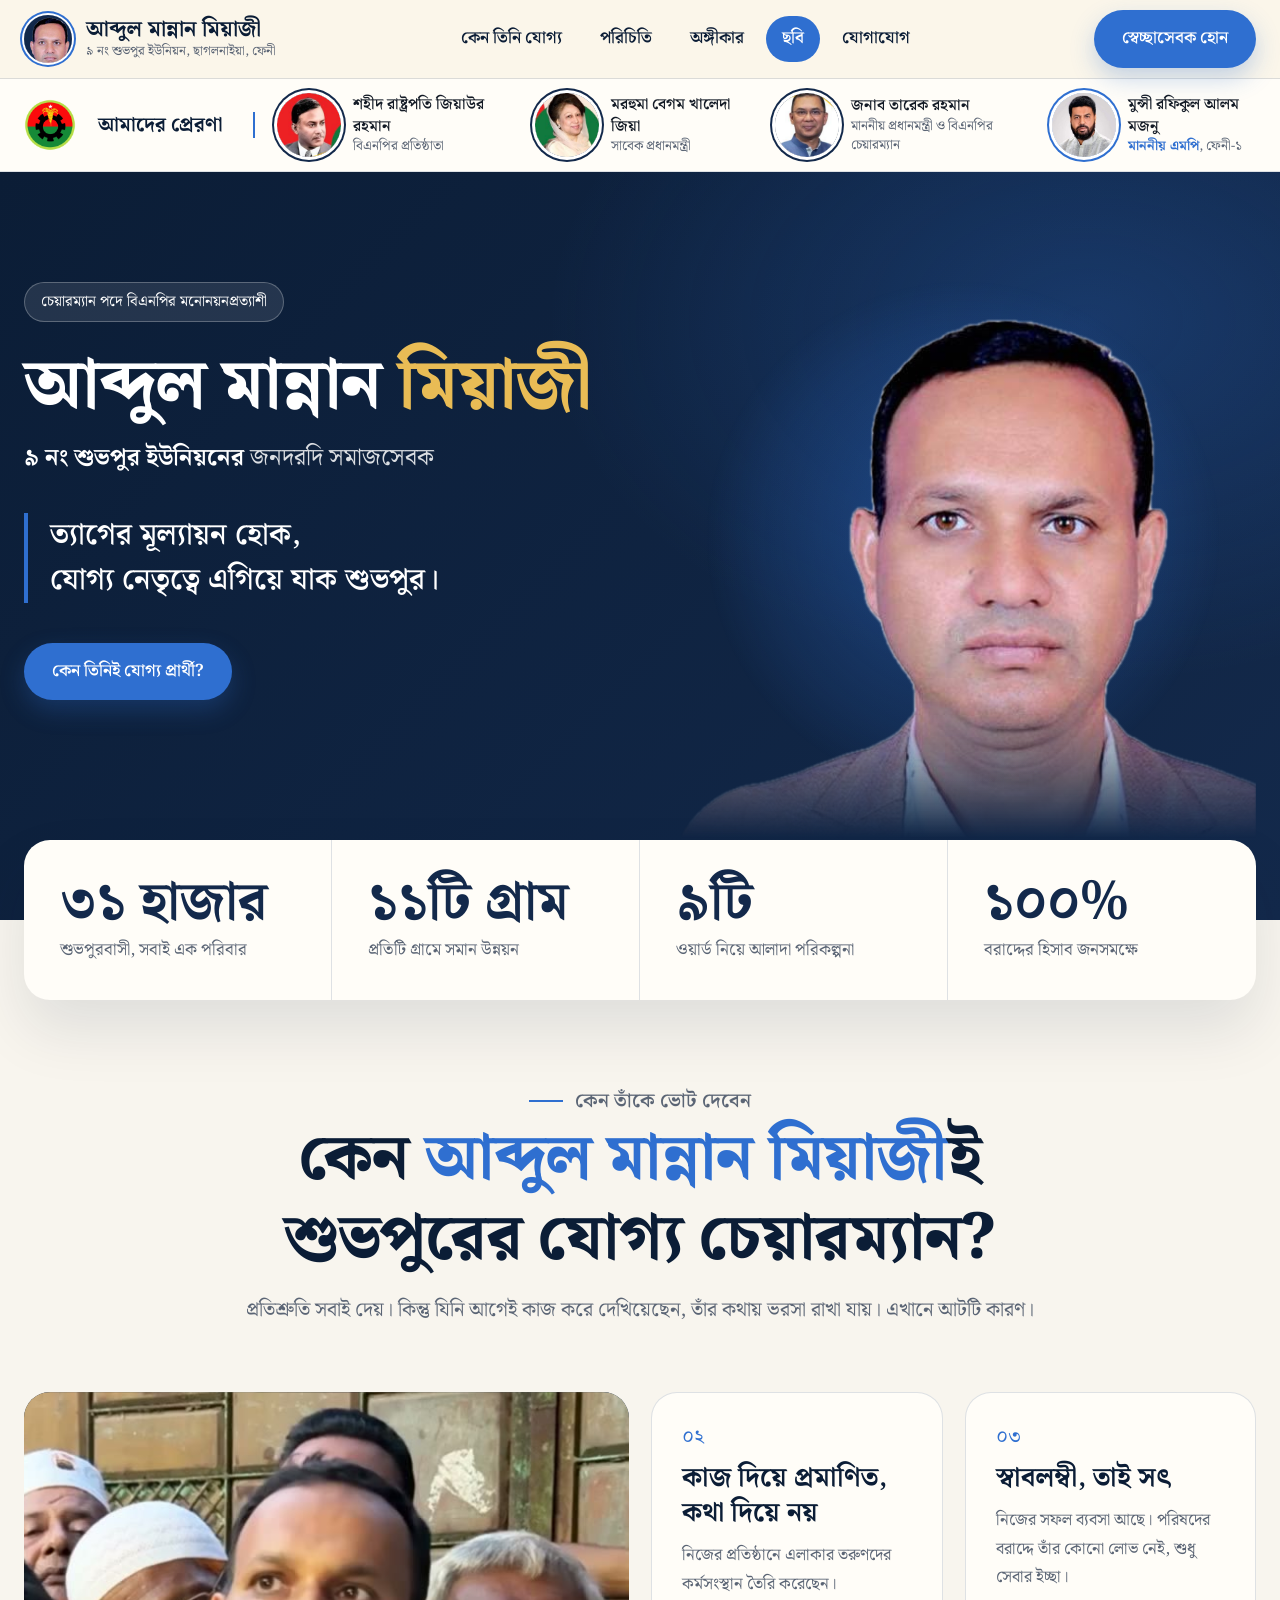
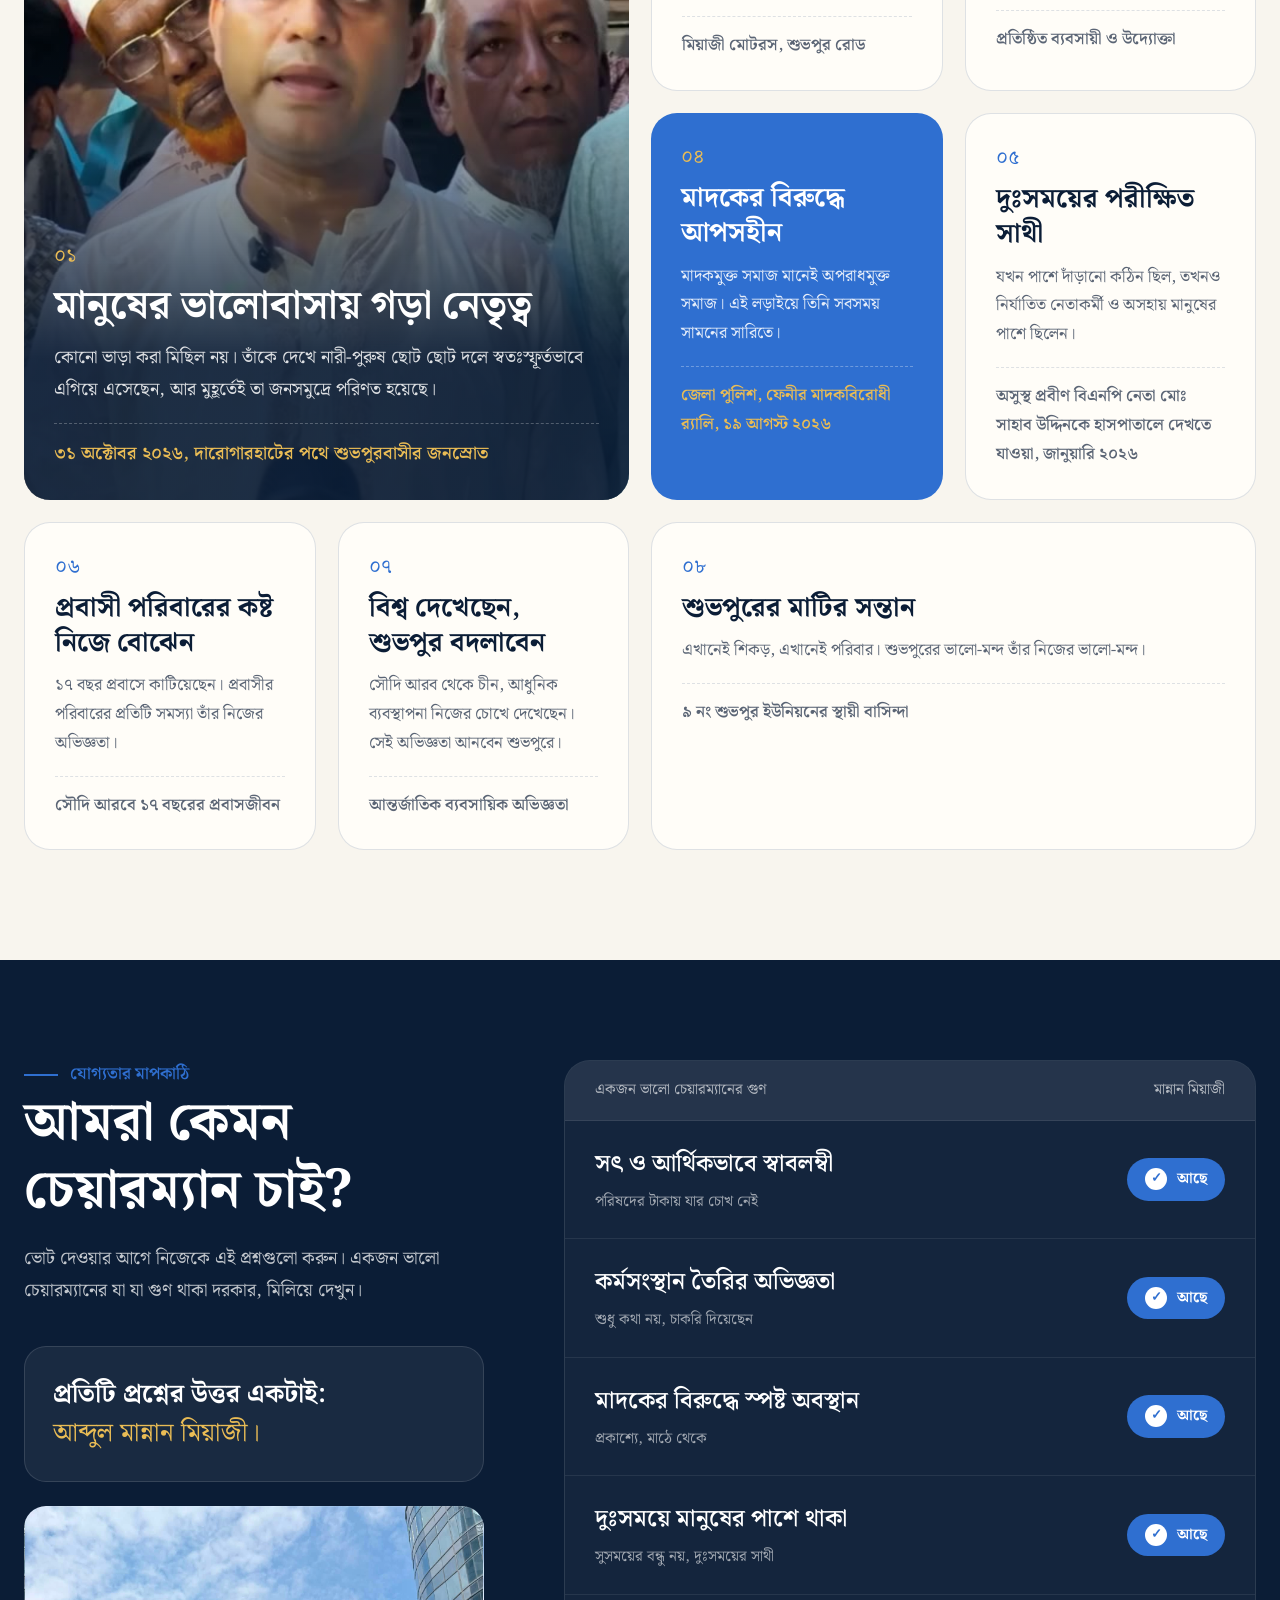
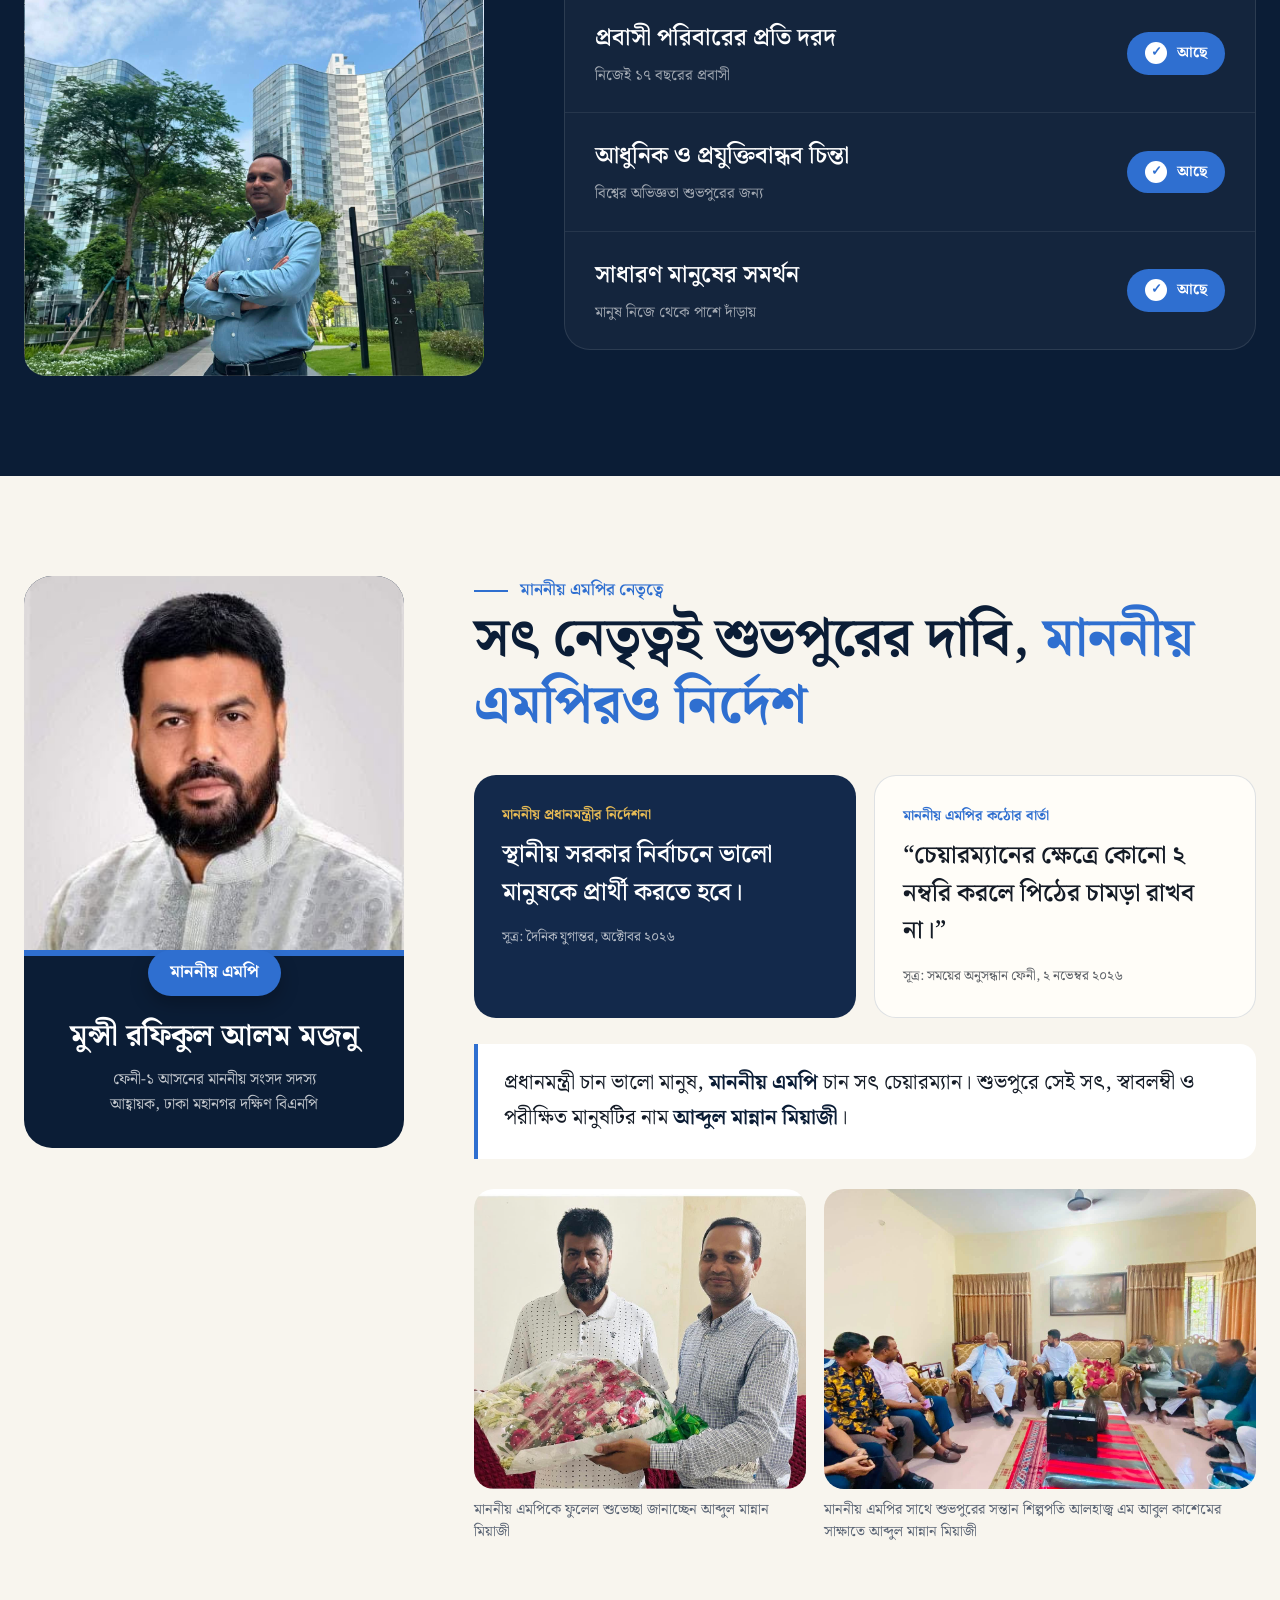
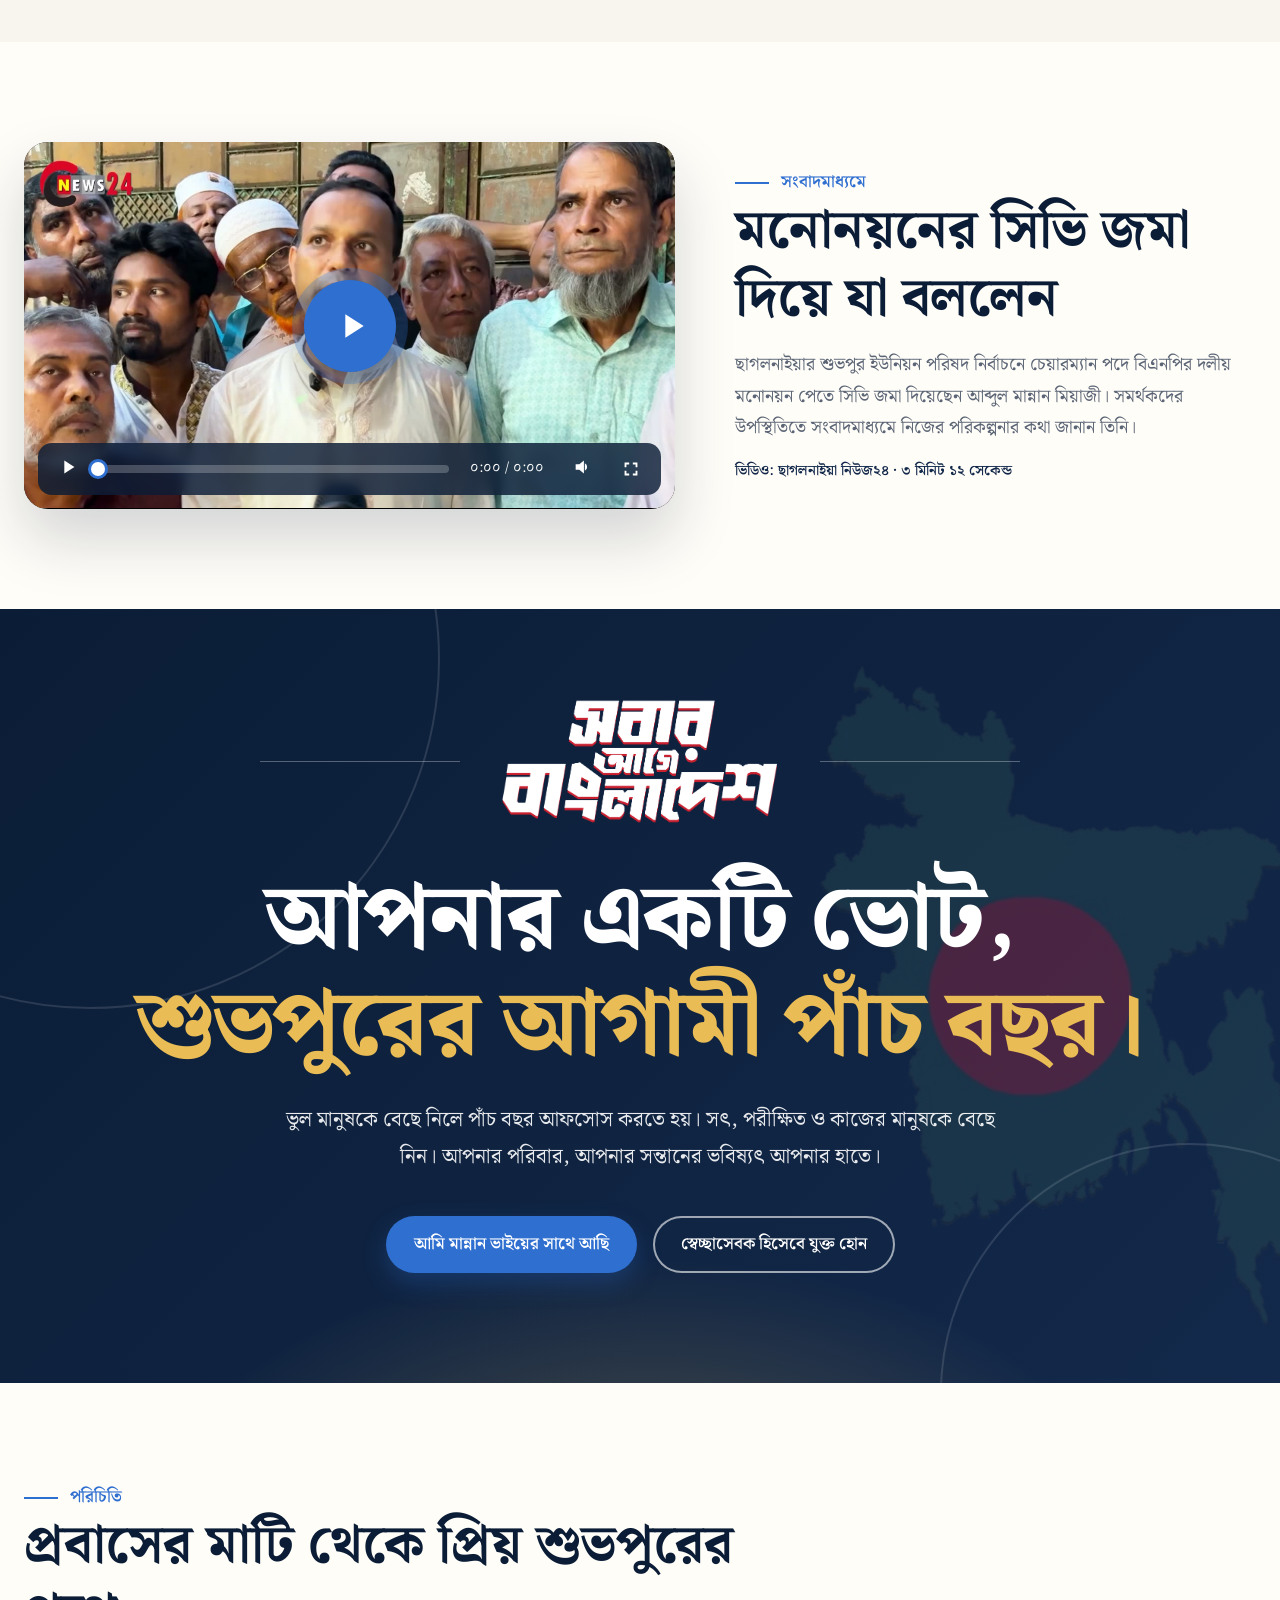
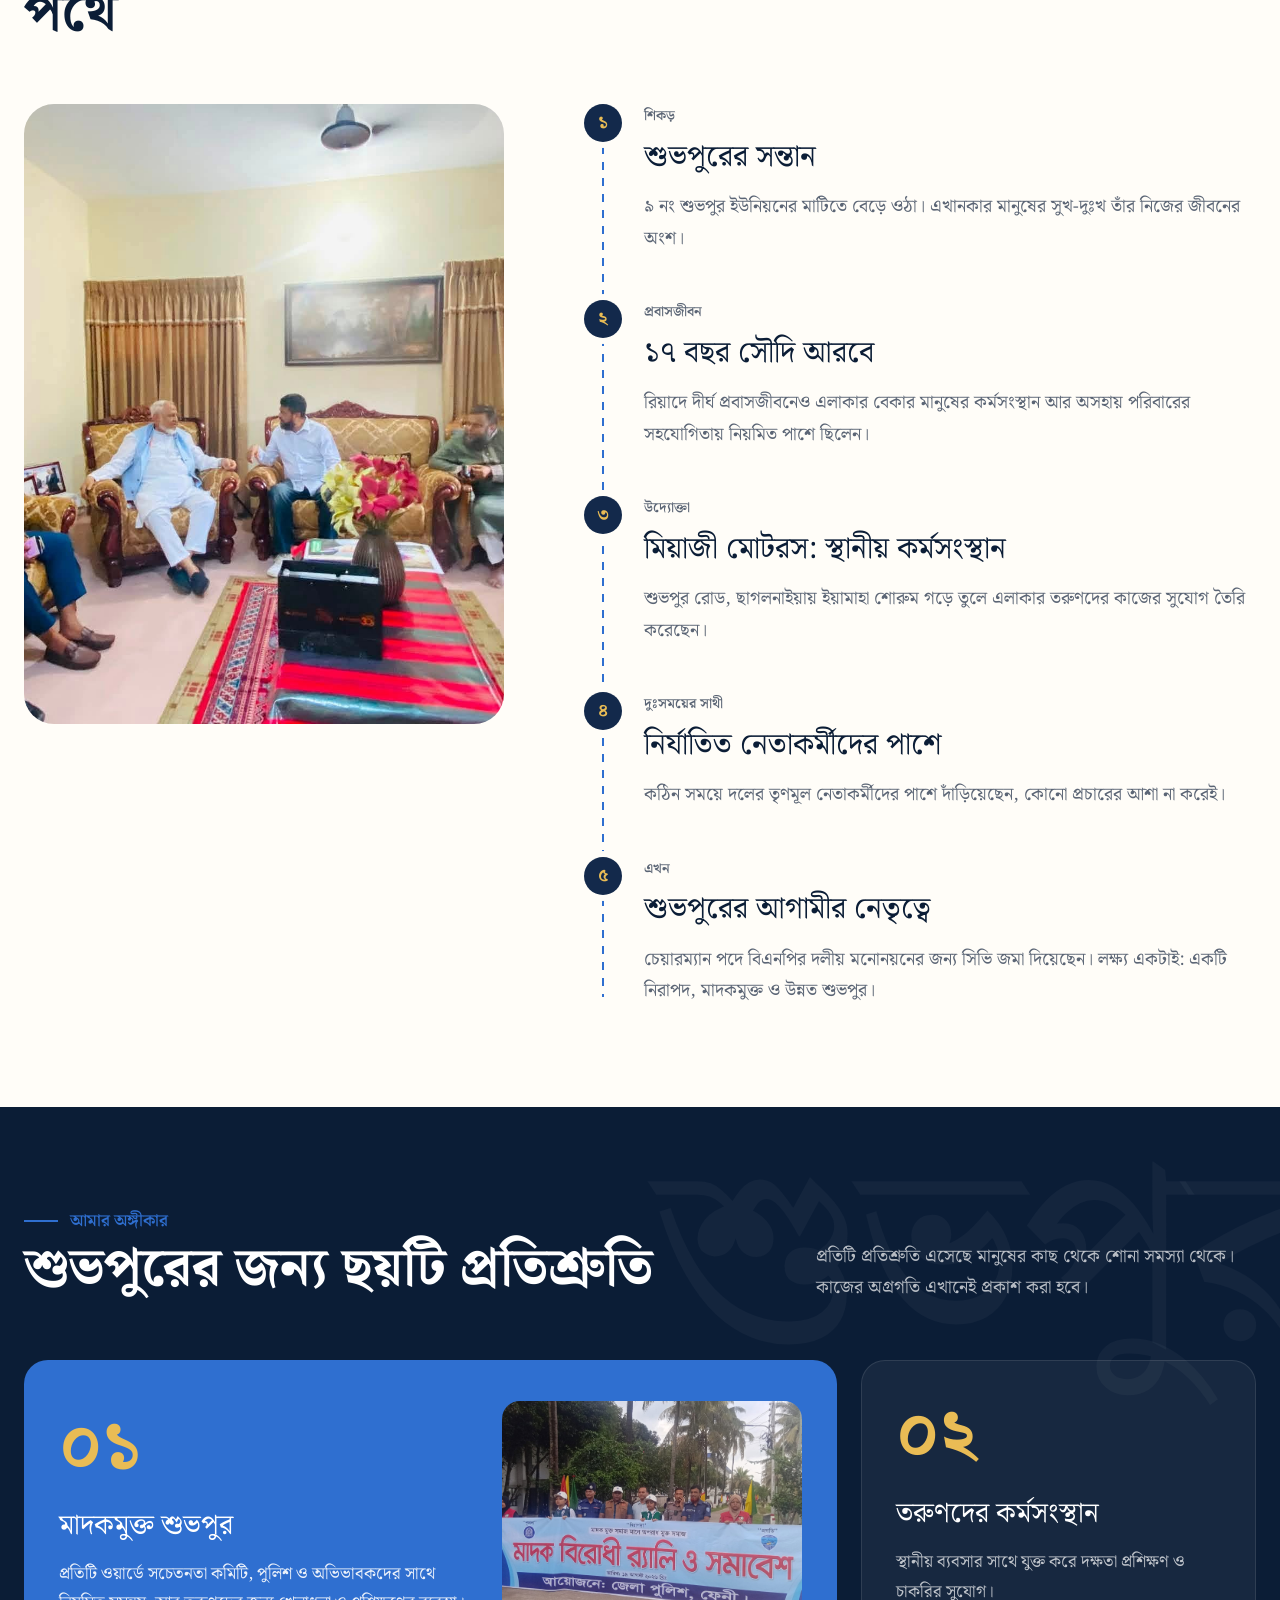
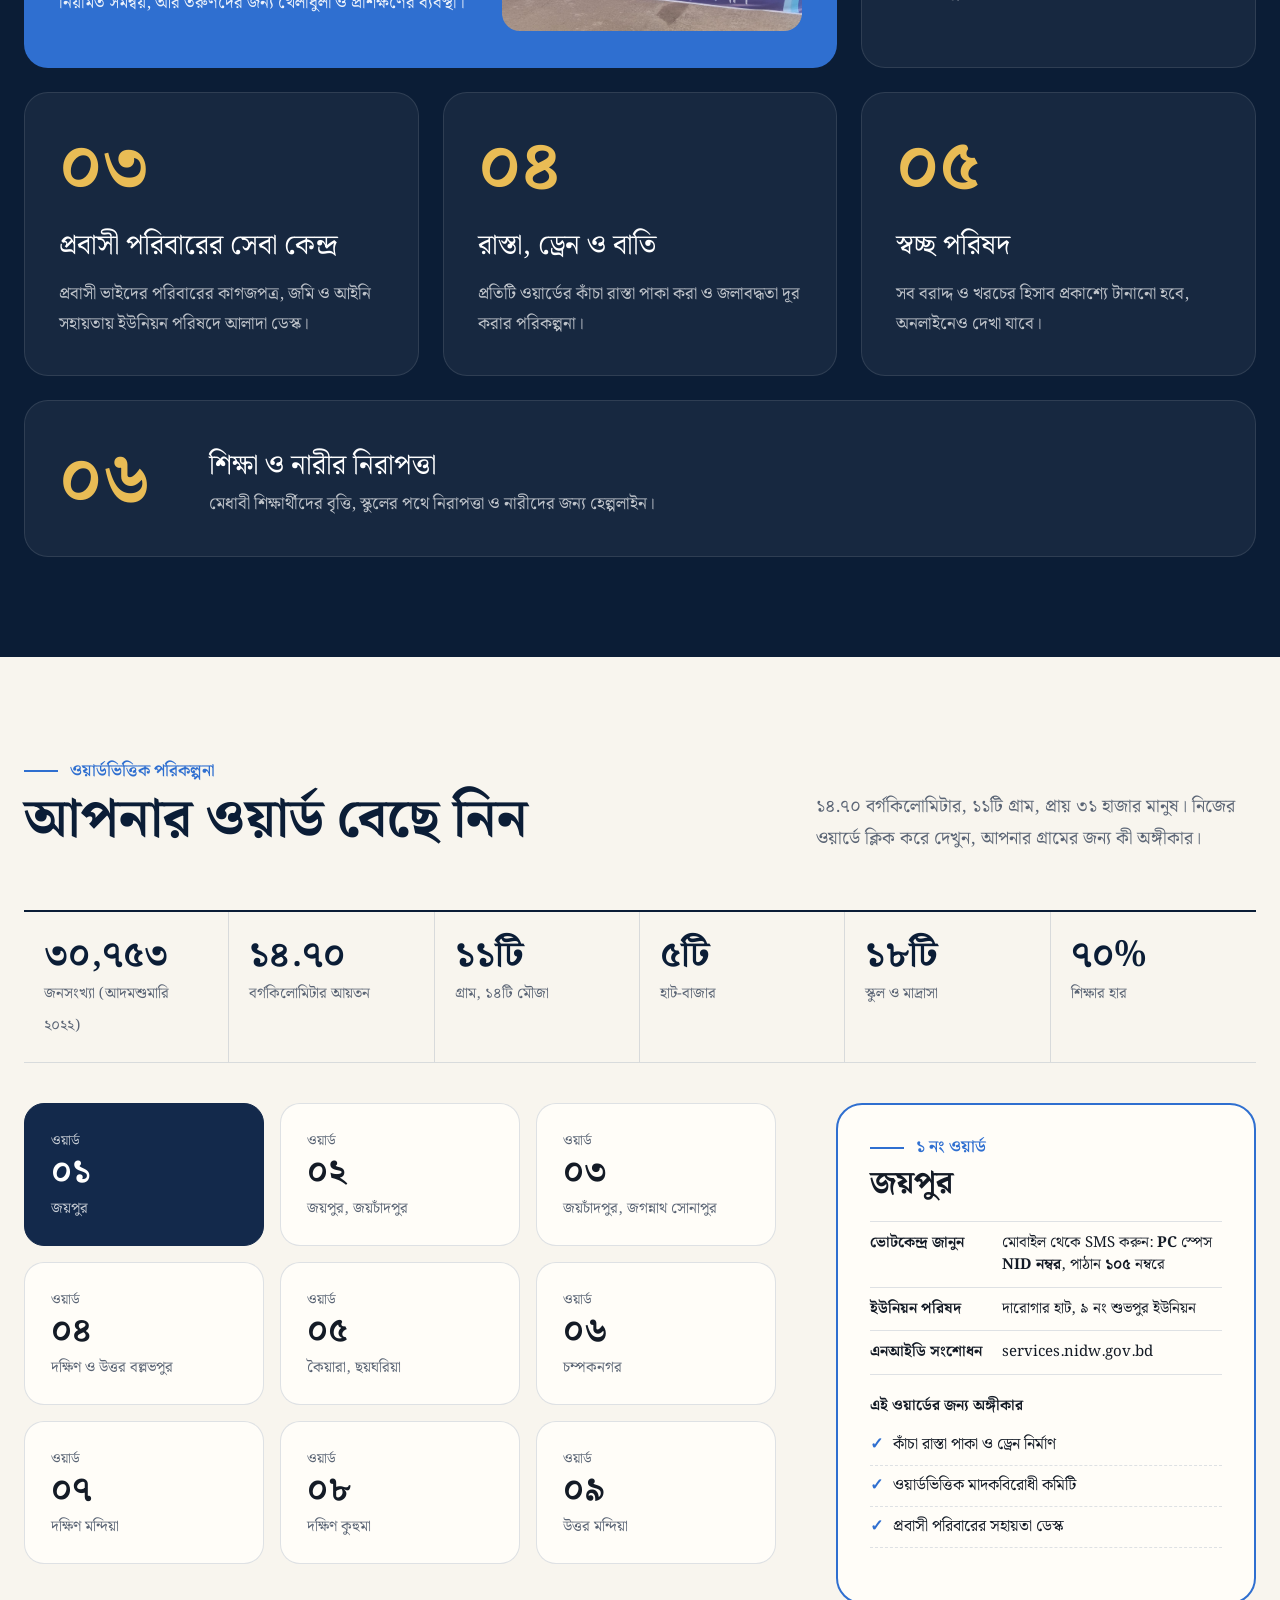
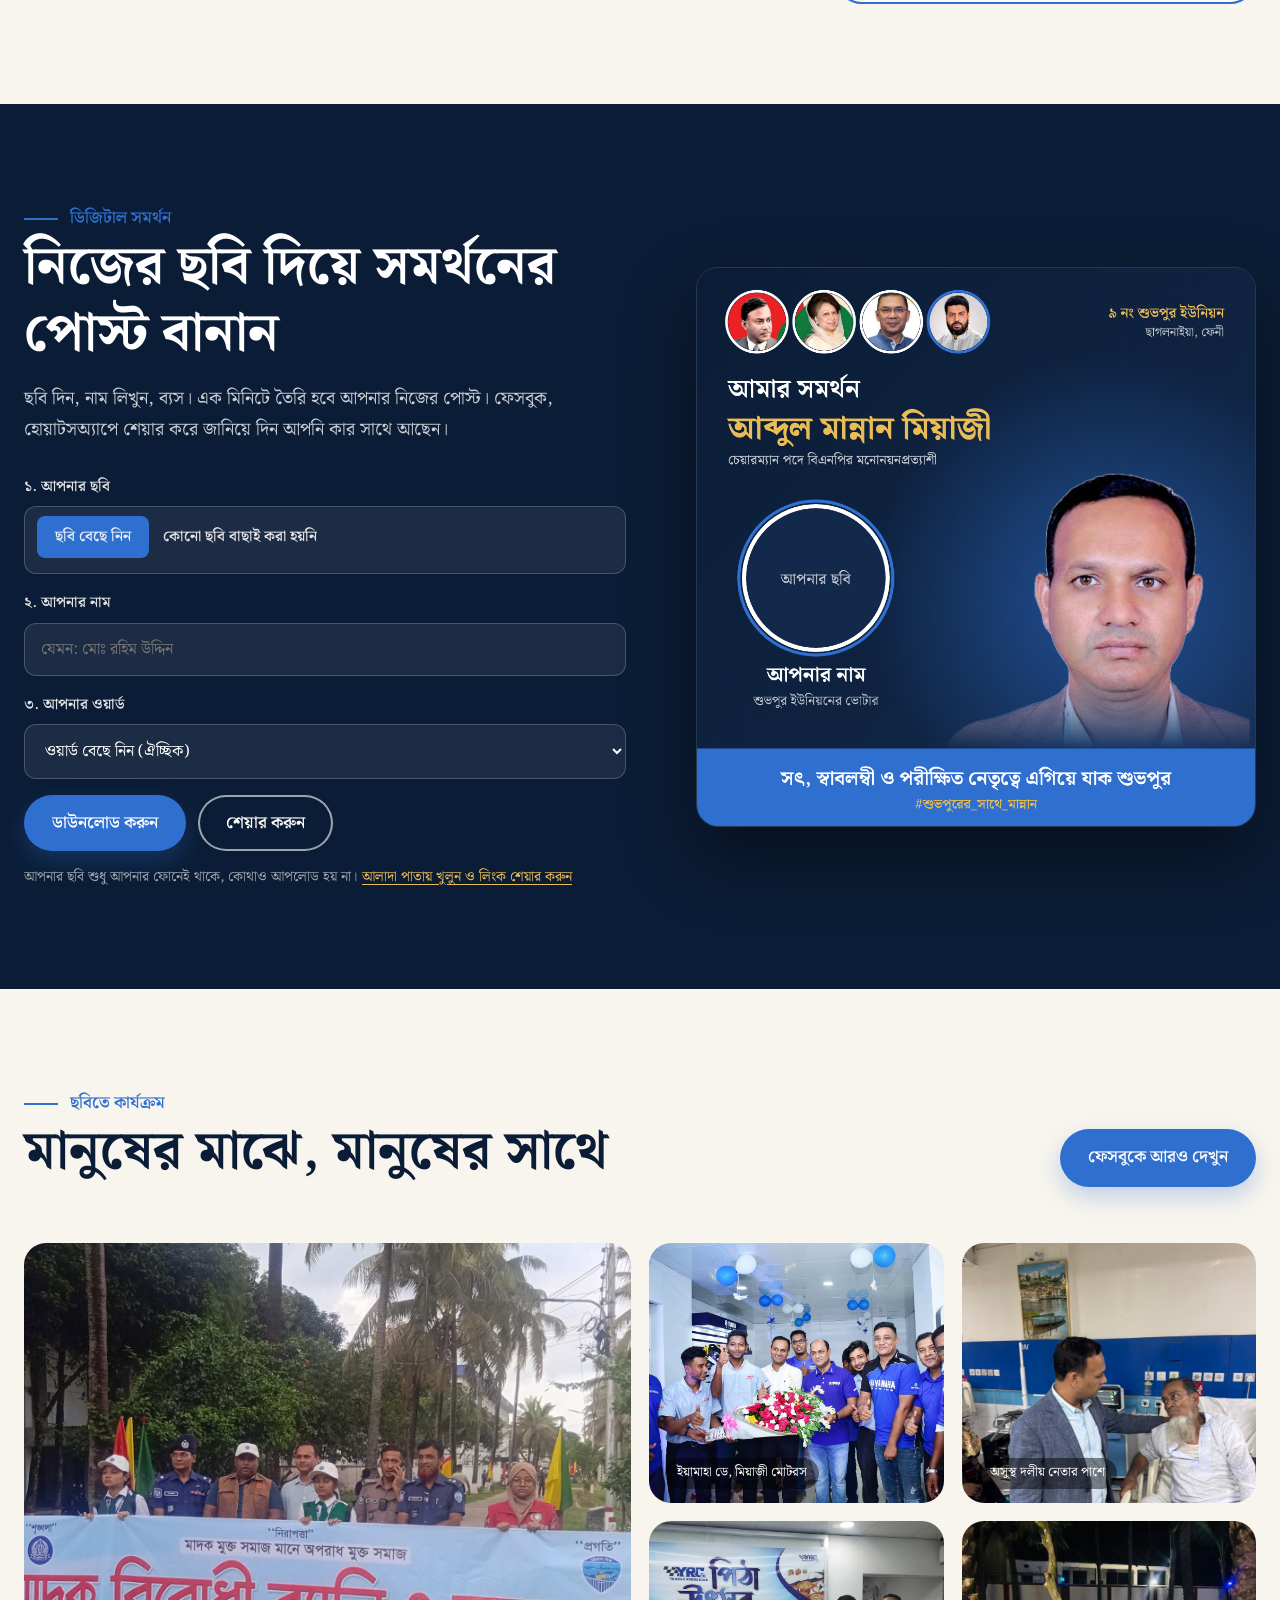
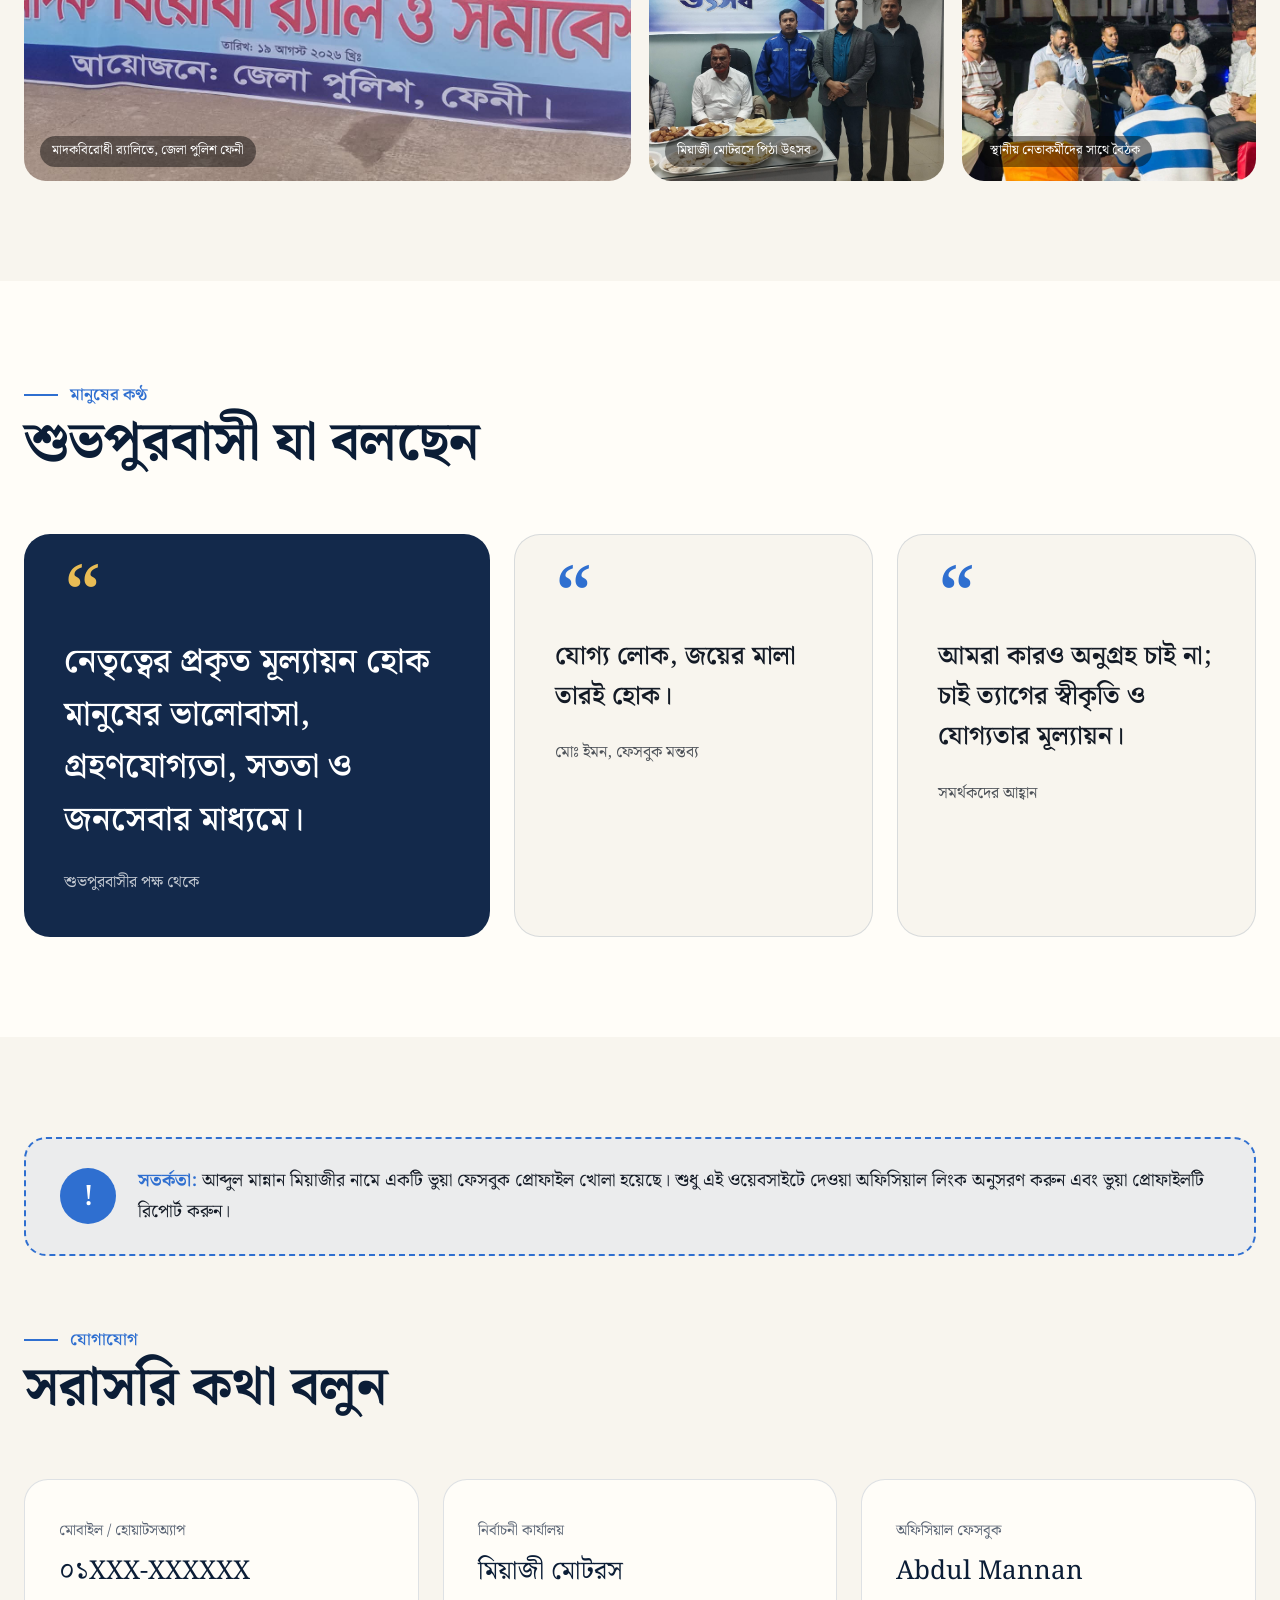
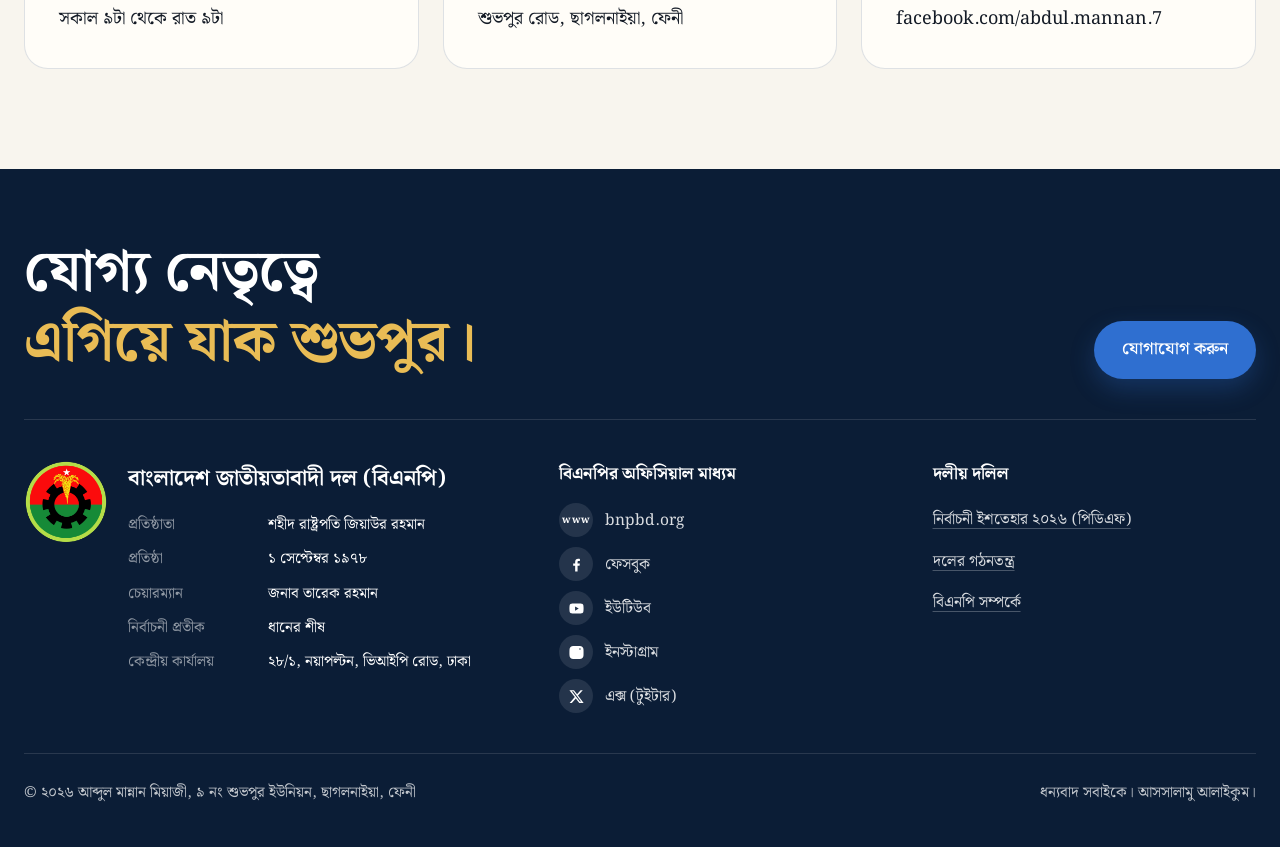
==== commit b79dffa7: "feat: remove voter centre finder section and its links Co-Authored-By: Claude Opus 5.5 <noreply@anth" ====
--- a/index.html
+++ b/index.html
@@ -3,8 +3,26 @@
 <head>
   <meta charset="utf-8">
   <meta name="viewport" content="width=device-width, initial-scale=1">
-  <title>আব্দুল মান্নান মিয়াজী | ৯ নং শুভপুর ইউনিয়ন</title>
-  <meta name="description" content="৯ নং শুভপুর ইউনিয়নের জনদরদি সমাজসেবক আব্দুল মান্নান মিয়াজী: চেয়ারম্যান পদে বিএনপির মনোনয়নপ্রত্যাশী। ছাগলনাইয়া, ফেনী।">
+  <title>আব্দুল মান্নান মিয়াজী | ৯ নং শুভপুর ইউনিয়ন, ছাগলনাইয়া</title>
+  <meta name="description" content="৯ নং শুভপুর ইউনিয়নের জনদরদি সমাজসেবক আব্দুল মান্নান মিয়াজী, চেয়ারম্যান পদে বিএনপির মনোনয়নপ্রত্যাশী। কেন তিনি যোগ্য ও তাঁর অঙ্গীকার জানুন।">
+  <link rel="canonical" href="https://arman-aru.github.io/abdul-mannan-shuvopur/">
+  <meta name="theme-color" content="#0b1d36">
+  <link rel="icon" type="image/jpeg" href="images/mannan-avatar.jpg">
+  <link rel="apple-touch-icon" href="images/mannan-avatar.jpg">
+  <meta property="og:type" content="website">
+  <meta property="og:locale" content="bn_BD">
+  <meta property="og:site_name" content="আব্দুল মান্নান মিয়াজী">
+  <meta property="og:url" content="https://arman-aru.github.io/abdul-mannan-shuvopur/">
+  <meta property="og:title" content="আব্দুল মান্নান মিয়াজী | ৯ নং শুভপুর ইউনিয়ন, ছাগলনাইয়া">
+  <meta property="og:description" content="৯ নং শুভপুর ইউনিয়নের জনদরদি সমাজসেবক আব্দুল মান্নান মিয়াজী, চেয়ারম্যান পদে বিএনপির মনোনয়নপ্রত্যাশী। কেন তিনি যোগ্য ও তাঁর অঙ্গীকার জানুন।">
+  <meta property="og:image" content="https://arman-aru.github.io/abdul-mannan-shuvopur/images/og-image.jpg">
+  <meta property="og:image:width" content="1200">
+  <meta property="og:image:height" content="630">
+  <meta property="og:image:alt" content="আব্দুল মান্নান মিয়াজী, চেয়ারম্যান পদে বিএনপির মনোনয়নপ্রত্যাশী, ৯ নং শুভপুর ইউনিয়ন">
+  <meta name="twitter:card" content="summary_large_image">
+  <meta name="twitter:title" content="আব্দুল মান্নান মিয়াজী | ৯ নং শুভপুর ইউনিয়ন, ছাগলনাইয়া">
+  <meta name="twitter:description" content="৯ নং শুভপুর ইউনিয়নের জনদরদি সমাজসেবক আব্দুল মান্নান মিয়াজী, চেয়ারম্যান পদে বিএনপির মনোনয়নপ্রত্যাশী। কেন তিনি যোগ্য ও তাঁর অঙ্গীকার জানুন।">
+  <meta name="twitter:image" content="https://arman-aru.github.io/abdul-mannan-shuvopur/images/og-image.jpg">
   <link rel="preconnect" href="https://fonts.googleapis.com">
   <link rel="preconnect" href="https://fonts.gstatic.com" crossorigin>
   <link href="https://fonts.googleapis.com/css2?family=Noto+Serif+Bengali:wght@400;500;600;700;800&display=swap" rel="stylesheet">
@@ -29,7 +47,6 @@
         <a href="#why">কেন তিনি যোগ্য</a>
         <a href="#journey">পরিচিতি</a>
         <a href="#pledges">অঙ্গীকার</a>
-        <a href="#vote-center">ভোটকেন্দ্র দেখুন</a>
         <a href="#gallery">ছবি</a>
         <a href="#contact">যোগাযোগ</a>
         <a class="nav__cta" href="volunteer.html">স্বেচ্ছাসেবক হোন</a>
@@ -65,7 +82,6 @@
           <p class="hero__slogan">ত্যাগের মূল্যায়ন হোক,<br>যোগ্য নেতৃত্বে এগিয়ে যাক শুভপুর।</p>
           <div class="hero__actions">
             <a class="btn btn--gold" href="#why">কেন তিনিই যোগ্য প্রার্থী?</a>
-            <a class="btn btn--ghost" href="#vote-center">আপনার ভোটকেন্দ্র দেখুন</a>
           </div>
         </div>
         <div class="hero__portrait">
@@ -384,64 +400,8 @@
                 <li>ওয়ার্ডভিত্তিক মাদকবিরোধী কমিটি</li>
                 <li>প্রবাসী পরিবারের সহায়তা ডেস্ক</li>
               </ul>
-              <a class="btn btn--green" href="#vote-center">আপনার ভোটকেন্দ্র দেখুন</a>
             </div>
           </aside>
-        </div>
-      </div>
-    </section>
-
-    <!-- ভোটকেন্দ্র খুঁজুন -->
-    <section class="section center-finder" id="vote-center" aria-labelledby="center-title">
-      <div class="container">
-        <div class="center-finder__copy">
-          <p class="kicker">ভোটার সেবা</p>
-          <h2 class="title" id="center-title">আপনার ভোটকেন্দ্র কোথায়? এক মিনিটে জেনে নিন</h2>
-          <p class="center-finder__lead">আপনার জাতীয় পরিচয়পত্রের (এনআইডি) নম্বর লিখুন। আমরা নির্বাচন কমিশনের ১০৫ নম্বরে পাঠানোর মেসেজটি তৈরি করে দেব। পাঠালেই ফিরতি এসএমএসে কমিশন আপনার ভোটকেন্দ্রের নাম জানিয়ে দেবে।</p>
-          <ol class="center-steps">
-            <li><b>১</b>এনআইডি নম্বর লিখুন</li>
-            <li><b>২</b>“মেসেজ পাঠান” চাপুন</li>
-            <li><b>৩</b>ফিরতি এসএমএসে ভোটকেন্দ্রের নাম পাবেন</li>
-          </ol>
-        </div>
-        <div class="center-card">
-          <form id="center-form" novalidate>
-            <label class="center-card__label" for="nid">জাতীয় পরিচয়পত্র (এনআইডি) নম্বর</label>
-            <input class="center-card__input" id="nid" name="nid" type="text" inputmode="numeric" autocomplete="off" placeholder="যেমন: ১২৩৪৫৬৭৮৯০" maxlength="25">
-            <p class="center-card__hint">১০, ১৩ অথবা ১৭ সংখ্যার নম্বর। বাংলা বা ইংরেজি, যেকোনো অঙ্কে লিখুন।</p>
-            <p class="center-card__error" id="nid-error" role="alert" hidden></p>
-            <button class="btn btn--red center-card__btn" type="submit">এসএমএস ফরম্যাট দেখুন</button>
-          </form>
-
-          <div class="center-result" id="center-result" hidden>
-            <div class="sms-row"><span class="sms-row__label">১. মেসেজে লিখুন</span><div class="sms-row__box"><span class="sms-row__value" id="sms-text">PC</span><button type="button" class="copy-btn" data-copy-target="sms-text">কপি করুন</button></div></div>
-            <div class="sms-row"><span class="sms-row__label">২. সেন্ড করুন এই নম্বরে</span><div class="sms-row__box"><span class="sms-row__value sms-row__value--to">১০৫</span><button type="button" class="copy-btn" data-copy-value="105">কপি করুন</button></div></div>
-            <a class="btn btn--gold" id="sms-link" href="sms:105">এখনই সেন্ড করুন</a>
-            <p class="center-result__note">কম্পিউটার থেকে দেখলে মোবাইলে এই মেসেজটি লিখে ১০৫ নম্বরে পাঠান। সাধারণ এসএমএস চার্জ প্রযোজ্য।</p>
-          </div>
-
-          <p class="center-card__privacy">আপনার এনআইডি নম্বর শুধু আপনার ফোনেই থাকে। আমরা এটি কোথাও সংরক্ষণ বা পাঠাই না।</p>
-
-          <div class="ec-app">
-            <div class="ec-app__head">
-              <img src="images/ec-app-icon.png" width="56" height="56" alt="নির্বাচন কমিশনের অ্যাপের আইকন">
-              <div>
-                <strong>Smart Election Management BD</strong>
-                <span>বাংলাদেশ নির্বাচন কমিশনের অফিসিয়াল অ্যাপ · সম্পূর্ণ বিনামূল্যে</span>
-              </div>
-            </div>
-            <p class="ec-app__text">ইন্টারনেট থাকলে অ্যাপে “ভোটকেন্দ্র খুঁজুন”-এ এনআইডি ও জন্ম তারিখ দিয়ে কোনো খরচ ছাড়াই দেখুন।</p>
-            <div class="store-badges">
-              <a class="store-badge" href="https://play.google.com/store/apps/details?id=com.electioncommissionsecretariat.sembd" target="_blank" rel="noopener" aria-label="গুগল প্লে থেকে নামান">
-                <svg viewBox="0 0 24 24" width="26" height="26" aria-hidden="true"><path fill="#34A853" d="M3.6 1.8 13.8 12 3.6 22.2c-.4-.2-.6-.6-.6-1.1V2.9c0-.5.2-.9.6-1.1z"/><path fill="#FBBC04" d="m17.2 15.4-3.4-3.4 3.4-3.4 3.9 2.2c1.1.6 1.1 1.8 0 2.4z"/><path fill="#4285F4" d="M3.6 22.2 13.8 12l3.4 3.4-11.7 6.7c-.7.4-1.4.4-1.9.1z"/><path fill="#EA4335" d="M3.6 1.8c.5-.3 1.2-.3 1.9.1l11.7 6.7-3.4 3.4z"/></svg>
-                <span><small>ডাউনলোড করুন</small>Google Play</span>
-              </a>
-              <a class="store-badge" href="https://apps.apple.com/app/id6473368591" target="_blank" rel="noopener" aria-label="অ্যাপ স্টোর থেকে নামান">
-                <svg viewBox="0 0 24 24" width="26" height="26" aria-hidden="true"><path fill="#fff" d="M16.4 12.6c0-2.6 2.1-3.8 2.2-3.9-1.2-1.8-3.1-2-3.7-2-1.6-.2-3.1.9-3.9.9-.8 0-2-.9-3.4-.9-1.7 0-3.3 1-4.2 2.6-1.8 3.1-.5 7.7 1.3 10.2.9 1.2 1.9 2.6 3.2 2.6 1.3-.1 1.8-.8 3.3-.8 1.6 0 2 .8 3.4.8 1.4 0 2.3-1.3 3.1-2.5 1-1.4 1.4-2.8 1.4-2.9-.1 0-2.7-1-2.7-4.1zM13.9 4.9c.7-.9 1.2-2 1.1-3.2-1 0-2.3.7-3 1.6-.7.8-1.2 2-1.1 3.1 1.1.1 2.3-.6 3-1.5z"/></svg>
-                <span><small>ডাউনলোড করুন</small>App Store</span>
-              </a>
-            </div>
-          </div>
         </div>
       </div>
     </section>
@@ -614,91 +574,6 @@
         note.hidden = !card.dataset.note;
       });
     });
-    // ভোটকেন্দ্র: এনআইডি থেকে ১০৫ নম্বরের এসএমএস তৈরি। কোনো তথ্য সার্ভারে যায় না।
-    (function () {
-      var VALID_NID_LENGTHS = [10, 13, 17];
-      var BANGLA_DIGITS = '০১২৩৪৫৬৭৮৯';
-      var form = document.getElementById('center-form');
-      var input = document.getElementById('nid');
-      var error = document.getElementById('nid-error');
-      var result = document.getElementById('center-result');
-
-      function toAsciiDigits(value) {
-        return value.replace(/[০-৯]/g, function (d) { return String(BANGLA_DIGITS.indexOf(d)); })
-                    .replace(/\D/g, '');
-      }
-
-      function showError(message) {
-        error.textContent = message;
-        error.hidden = false;
-        result.hidden = true;
-      }
-
-      form.addEventListener('submit', function (event) {
-        event.preventDefault();
-        var nid = toAsciiDigits(input.value);
-        if (!nid) { showError('অনুগ্রহ করে আপনার এনআইডি নম্বর লিখুন।'); return; }
-        if (VALID_NID_LENGTHS.indexOf(nid.length) === -1) {
-          showError('নম্বরটি সঠিক নয়। এনআইডি নম্বর ১০, ১৩ অথবা ১৭ সংখ্যার হয়।');
-          return;
-        }
-        var message = 'PC ' + nid;
-        error.hidden = true;
-        document.getElementById('sms-text').textContent = message;
-        document.getElementById('sms-link').href = 'sms:105?&body=' + encodeURIComponent(message);
-        result.hidden = false;
-      });
-    })();
-    // কপি বাটন: মেসেজ বা নম্বর ক্লিপবোর্ডে কপি করে
-    (function () {
-      var COPIED_RESET_MS = 2000;
-
-      function legacyCopy(text) {
-        var area = document.createElement('textarea');
-        area.value = text;
-        area.setAttribute('readonly', '');
-        area.style.position = 'fixed';
-        area.style.opacity = '0';
-        document.body.appendChild(area);
-        area.select();
-        var ok = false;
-        try { ok = document.execCommand('copy'); } catch (e) { ok = false; }
-        document.body.removeChild(area);
-        return ok;
-      }
-
-      var COPY_TIMEOUT_MS = 1500;
-
-      function copyText(text) {
-        if (legacyCopy(text)) { return Promise.resolve(true); }
-        if (!(navigator.clipboard && window.isSecureContext)) { return Promise.resolve(false); }
-        var timeout = new Promise(function (resolve) { setTimeout(function () { resolve(false); }, COPY_TIMEOUT_MS); });
-        var write = navigator.clipboard.writeText(text).then(function () { return true; }, function () { return false; });
-        return Promise.race([write, timeout]);
-      }
-
-      function selectText(el) {
-        if (!el) { return; }
-        var range = document.createRange();
-        range.selectNodeContents(el);
-        var selection = window.getSelection();
-        selection.removeAllRanges();
-        selection.addRange(range);
-      }
-
-      document.querySelectorAll('.copy-btn').forEach(function (btn) {
-        btn.addEventListener('click', function () {
-          var target = btn.dataset.copyTarget && document.getElementById(btn.dataset.copyTarget);
-          var text = btn.dataset.copyValue || (target ? target.textContent.trim() : '');
-          copyText(text).then(function (ok) {
-            btn.textContent = ok ? 'কপি হয়েছে ✓' : 'নিজে কপি করুন';
-            btn.classList.toggle('is-copied', ok);
-            if (!ok) { selectText(btn.previousElementSibling); }
-            setTimeout(function () { btn.textContent = 'কপি করুন'; btn.classList.remove('is-copied'); }, COPIED_RESET_MS);
-          });
-        });
-      });
-    })();
     // হেডার মেনু: স্ক্রল অনুযায়ী বর্তমান সেকশনের লিংক হাইলাইট
     (function () {
       var links = Array.prototype.slice.call(document.querySelectorAll('.nav__links a[href^="#"]'));
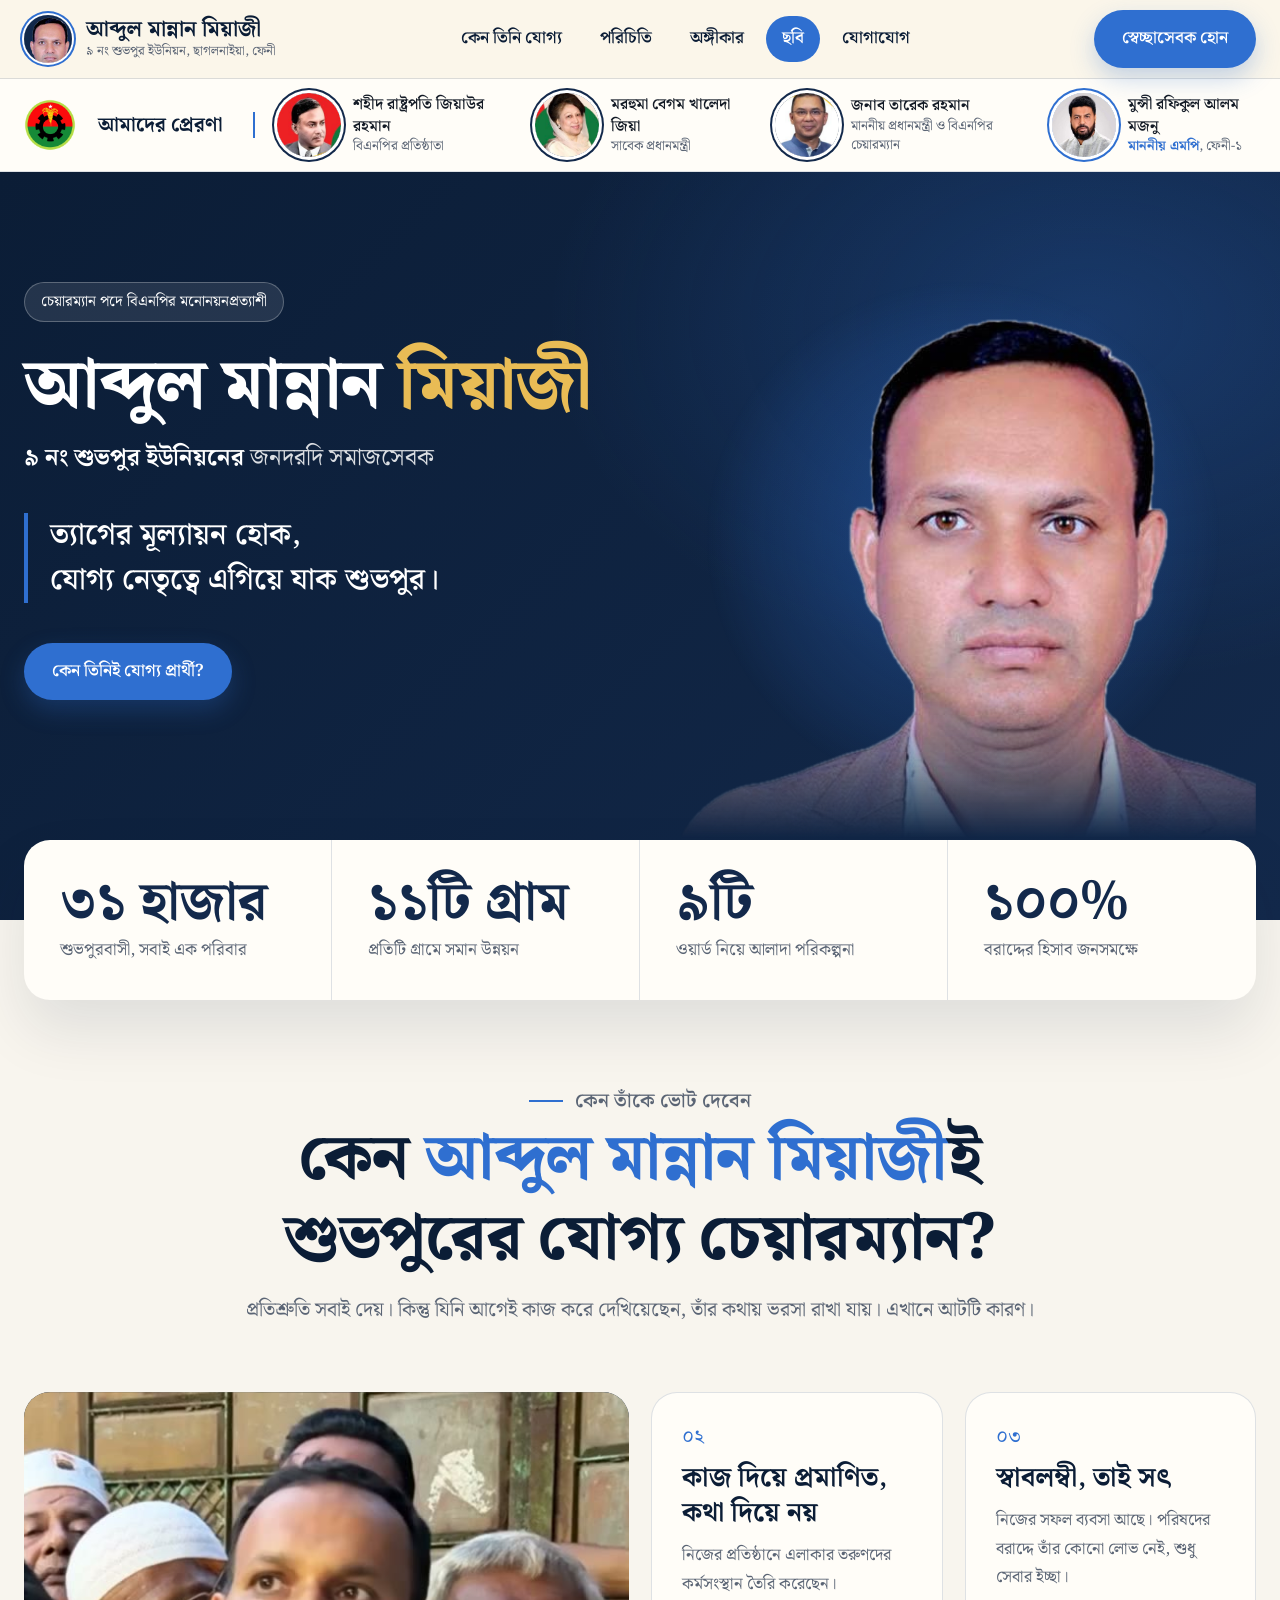
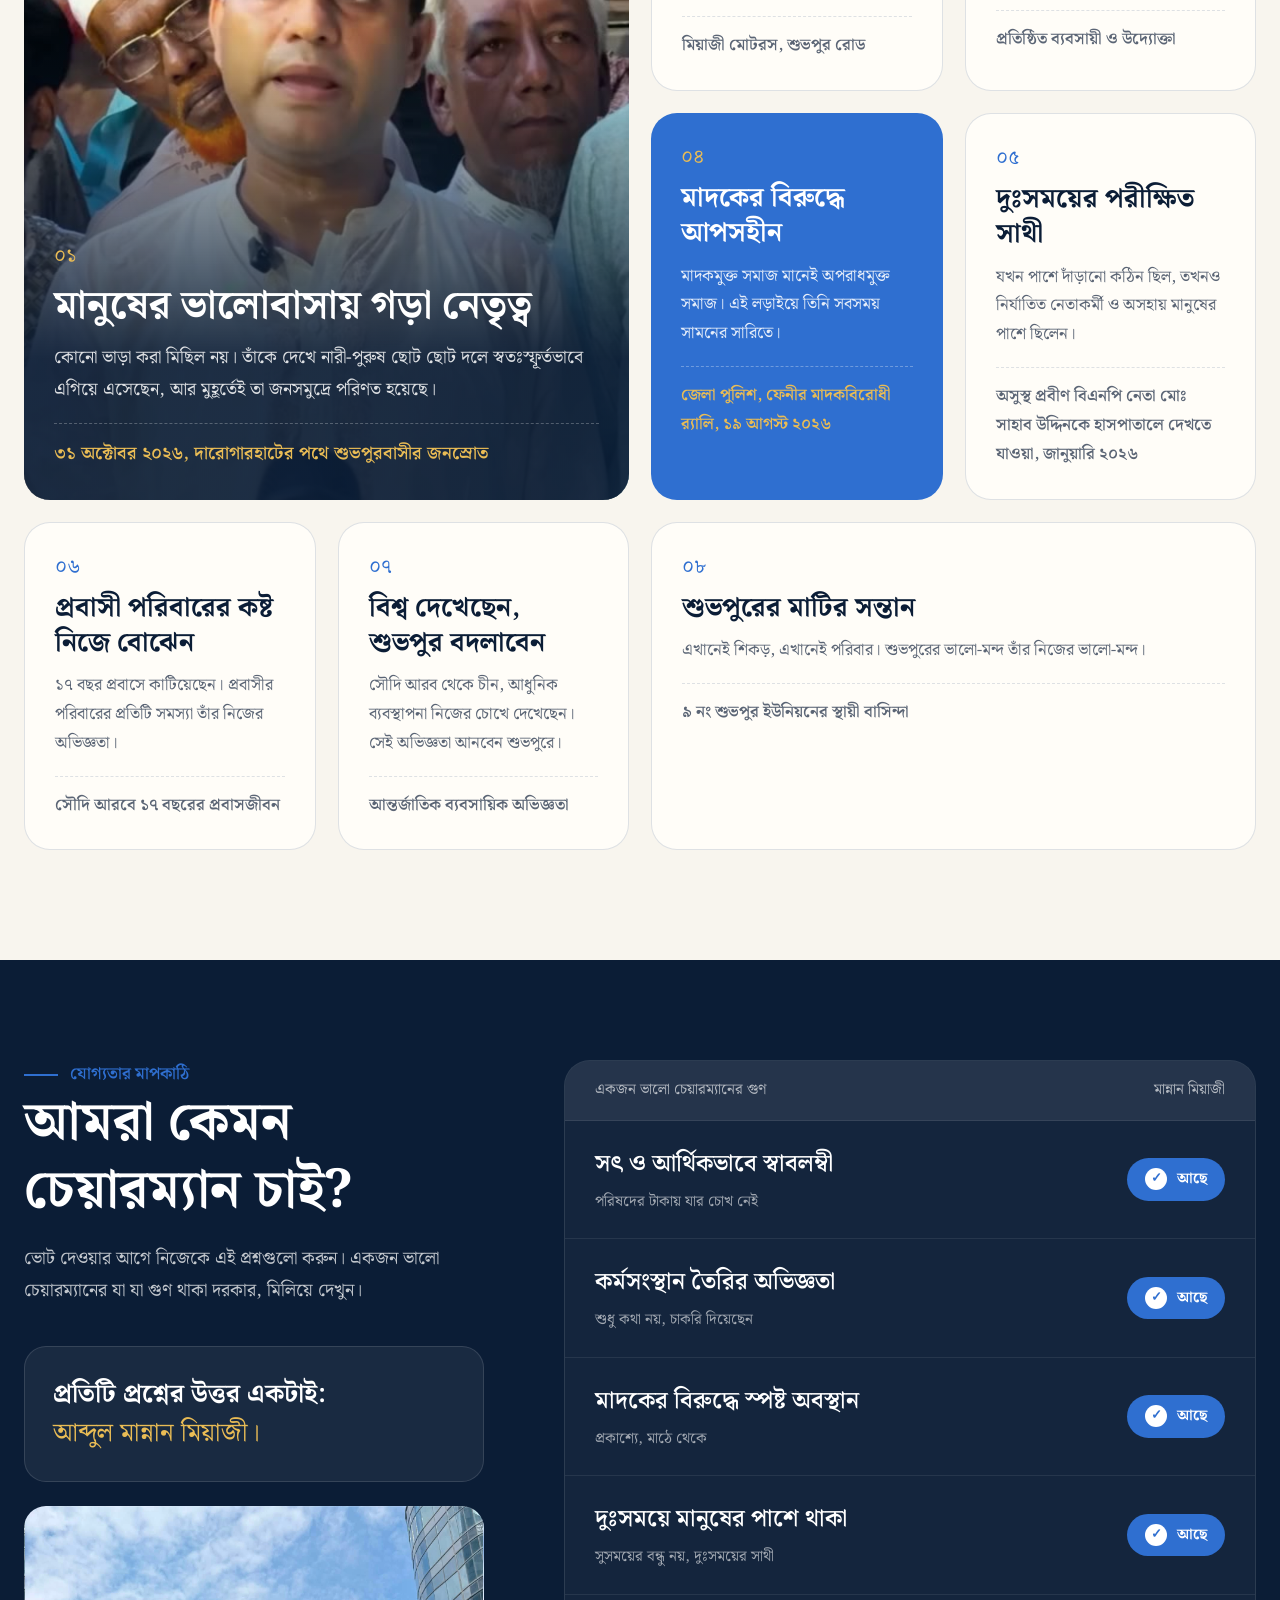
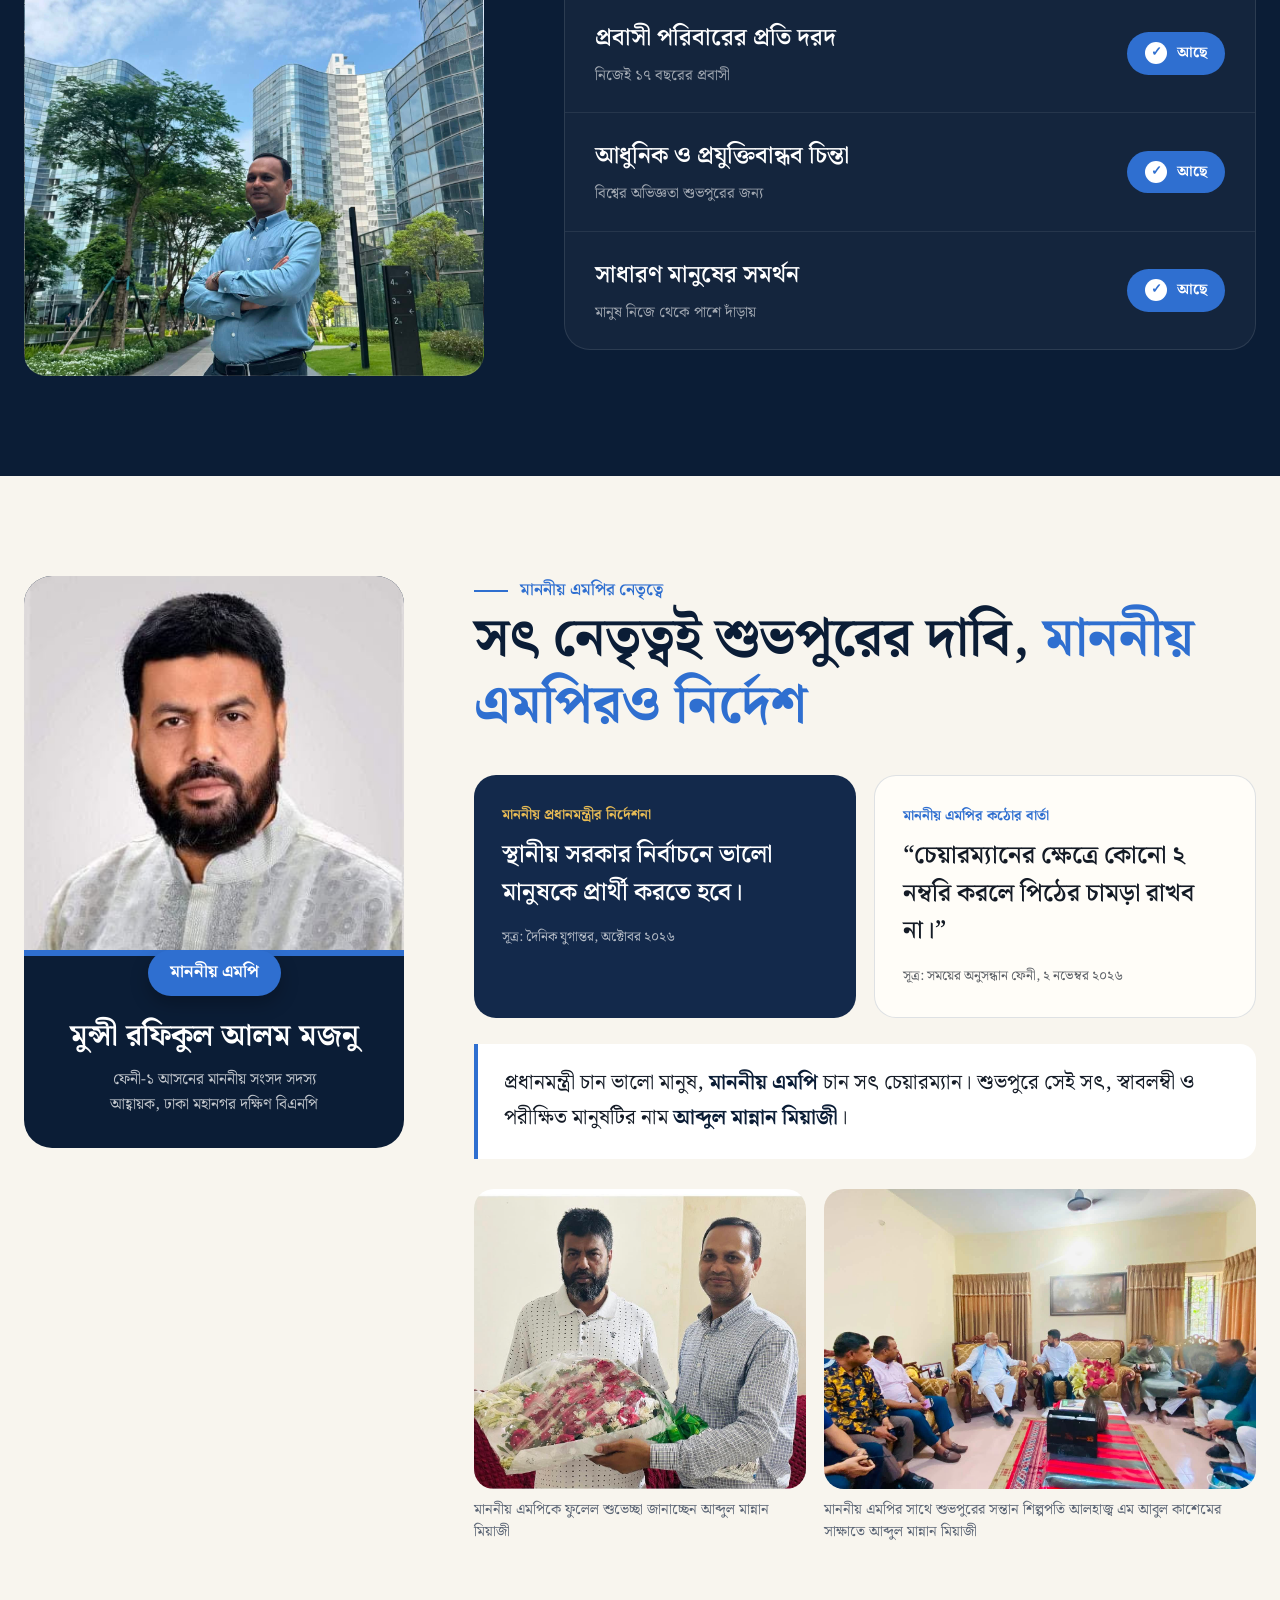
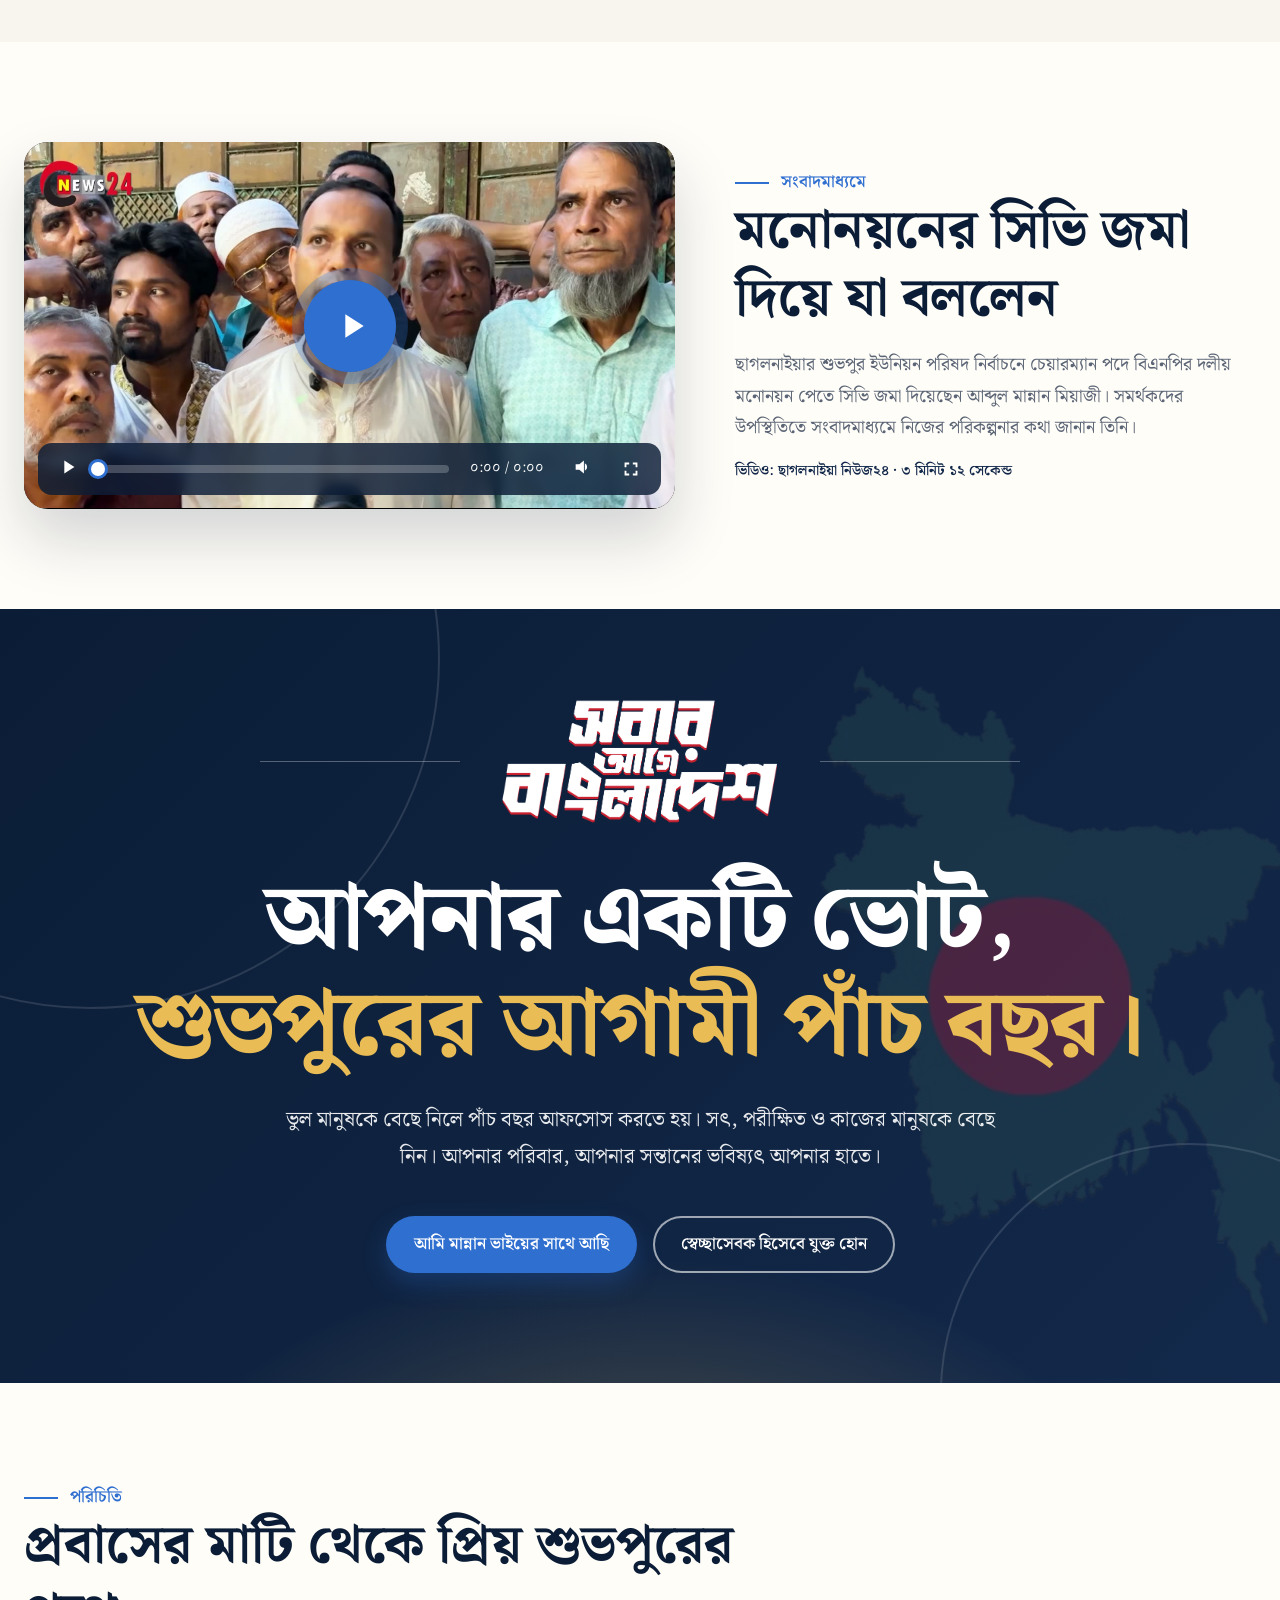
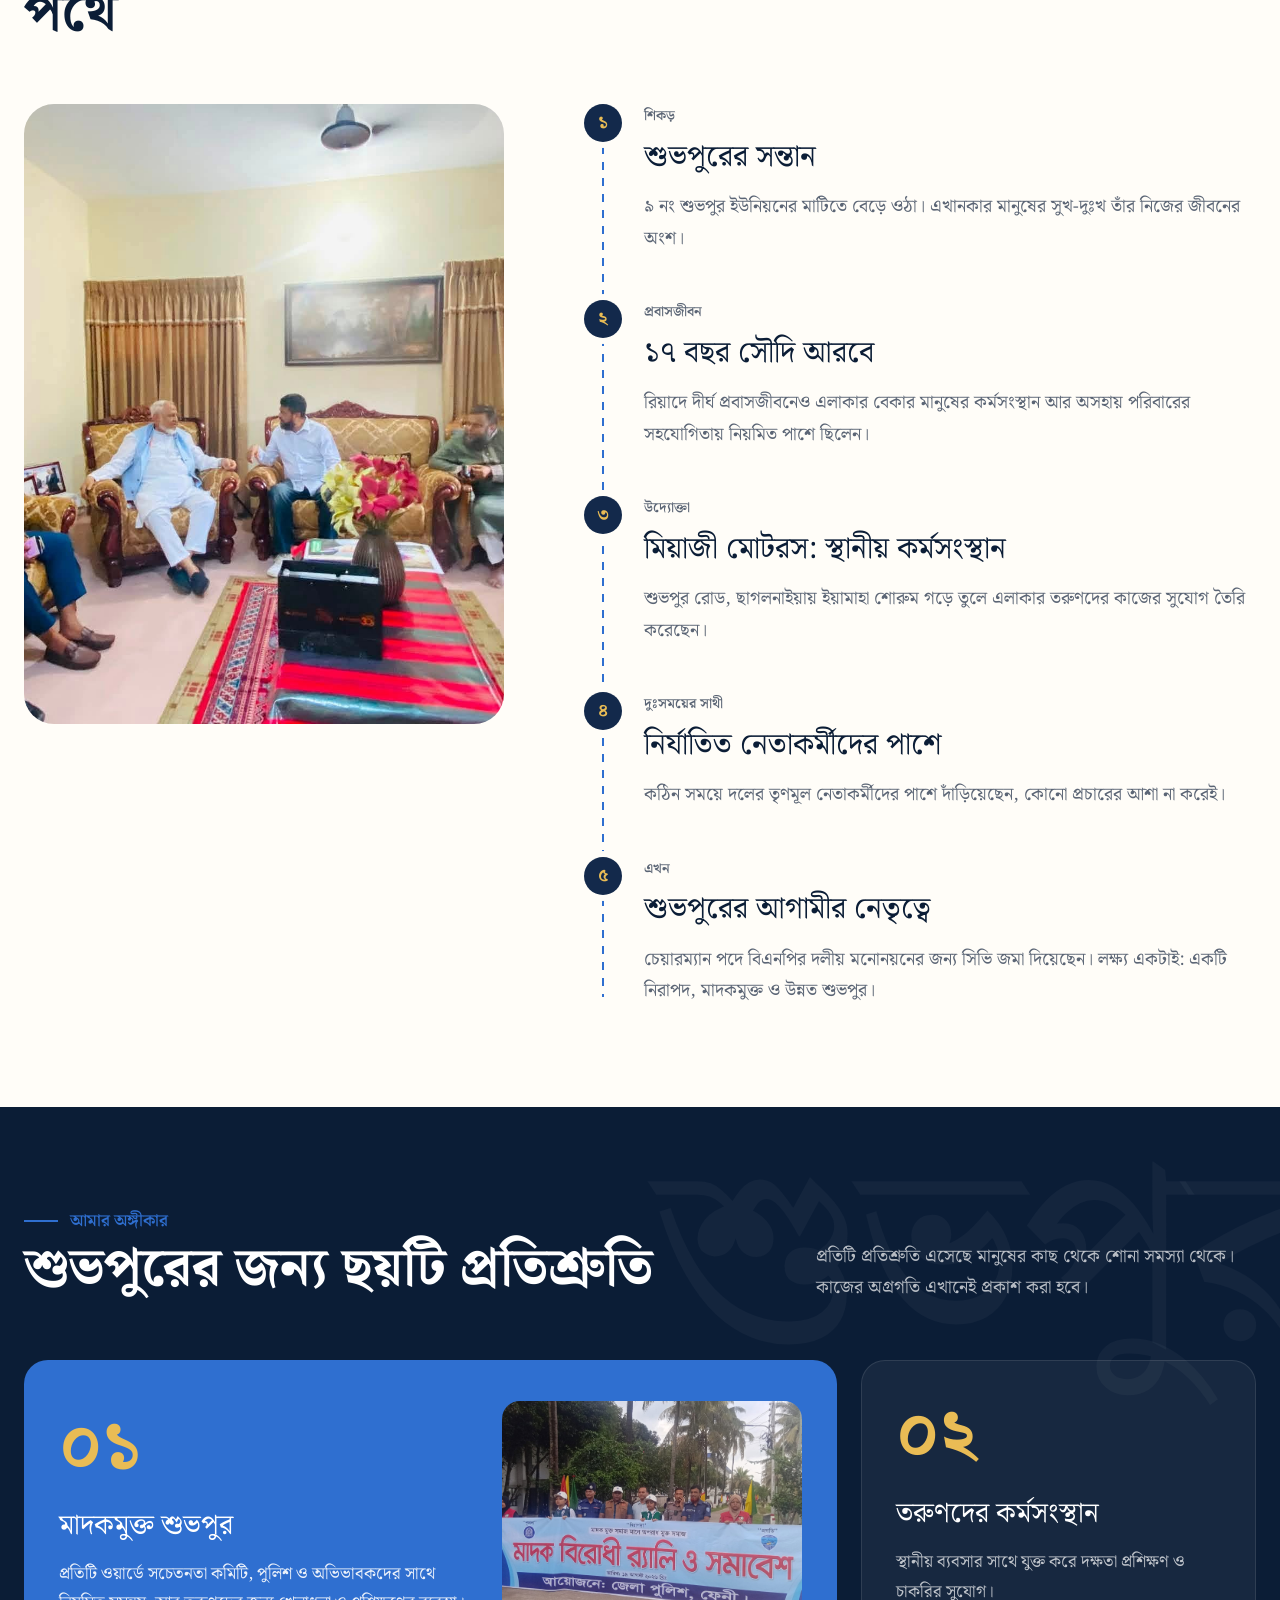
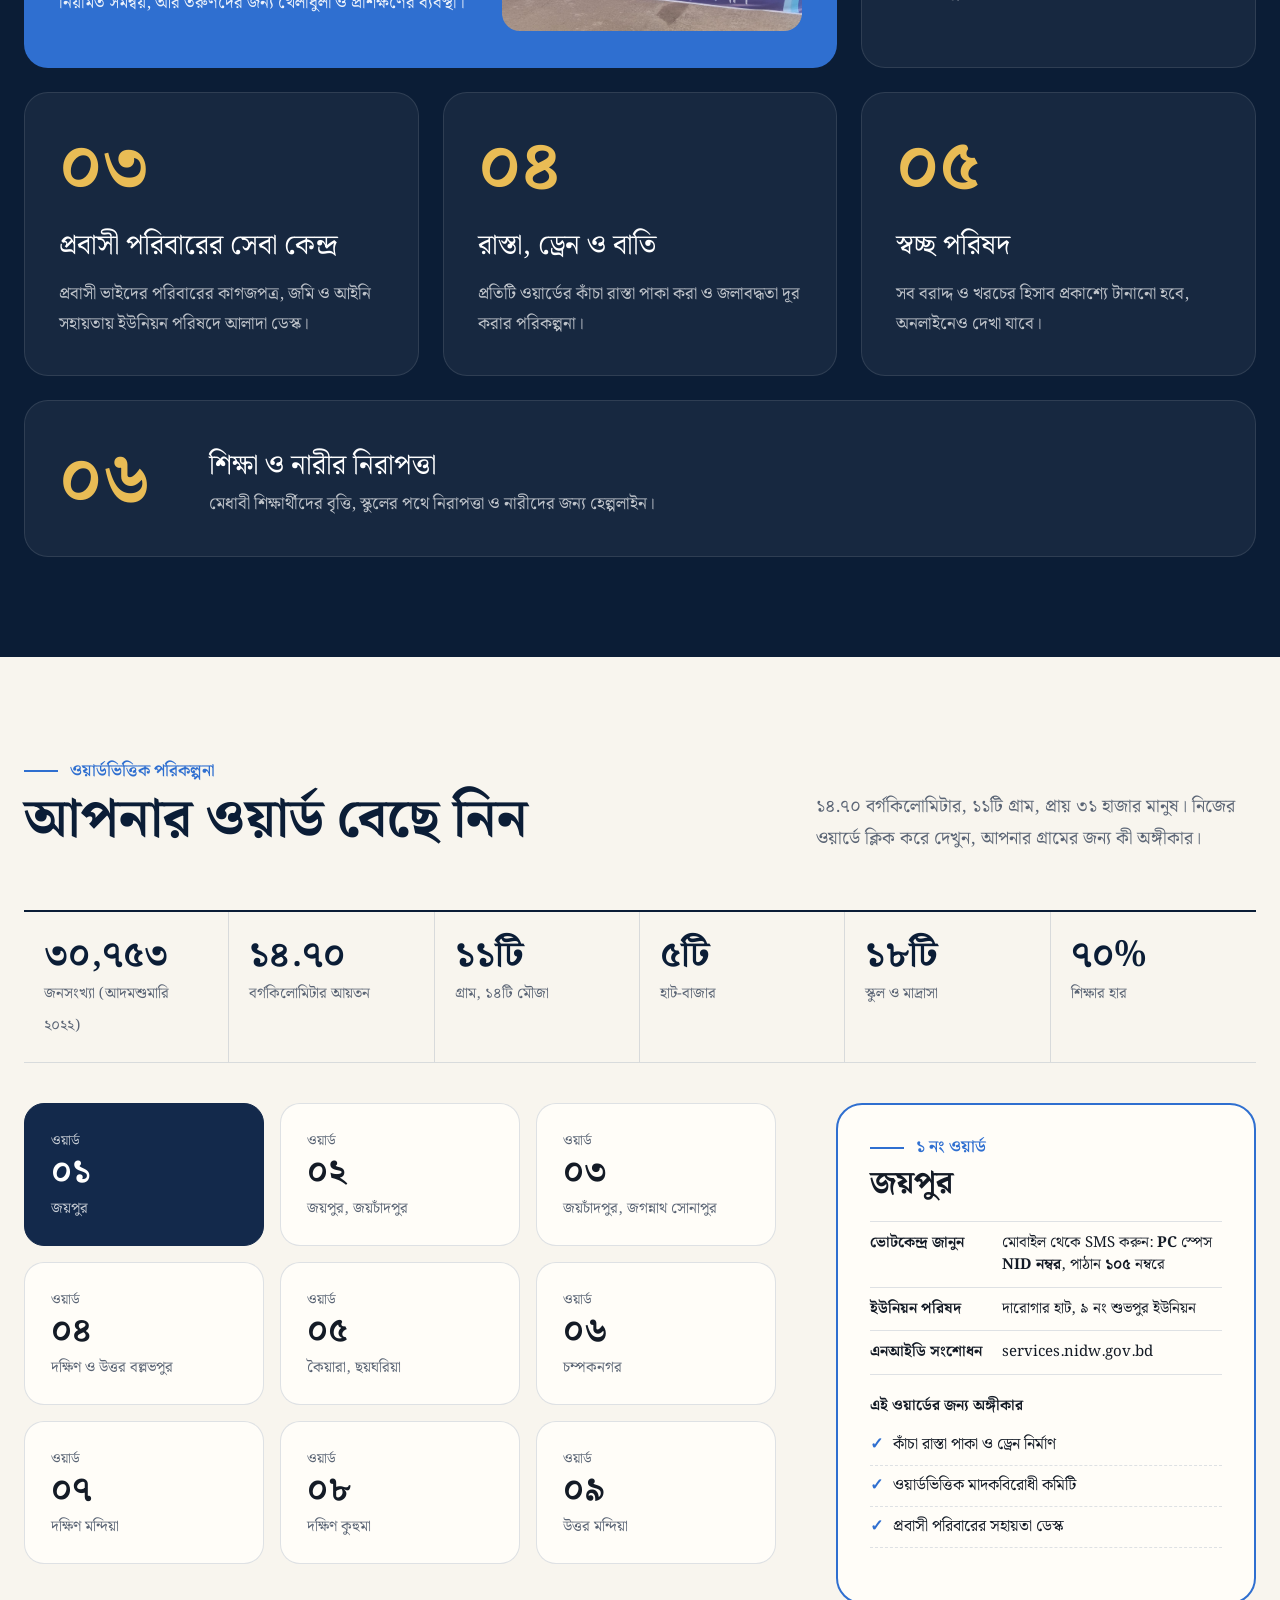
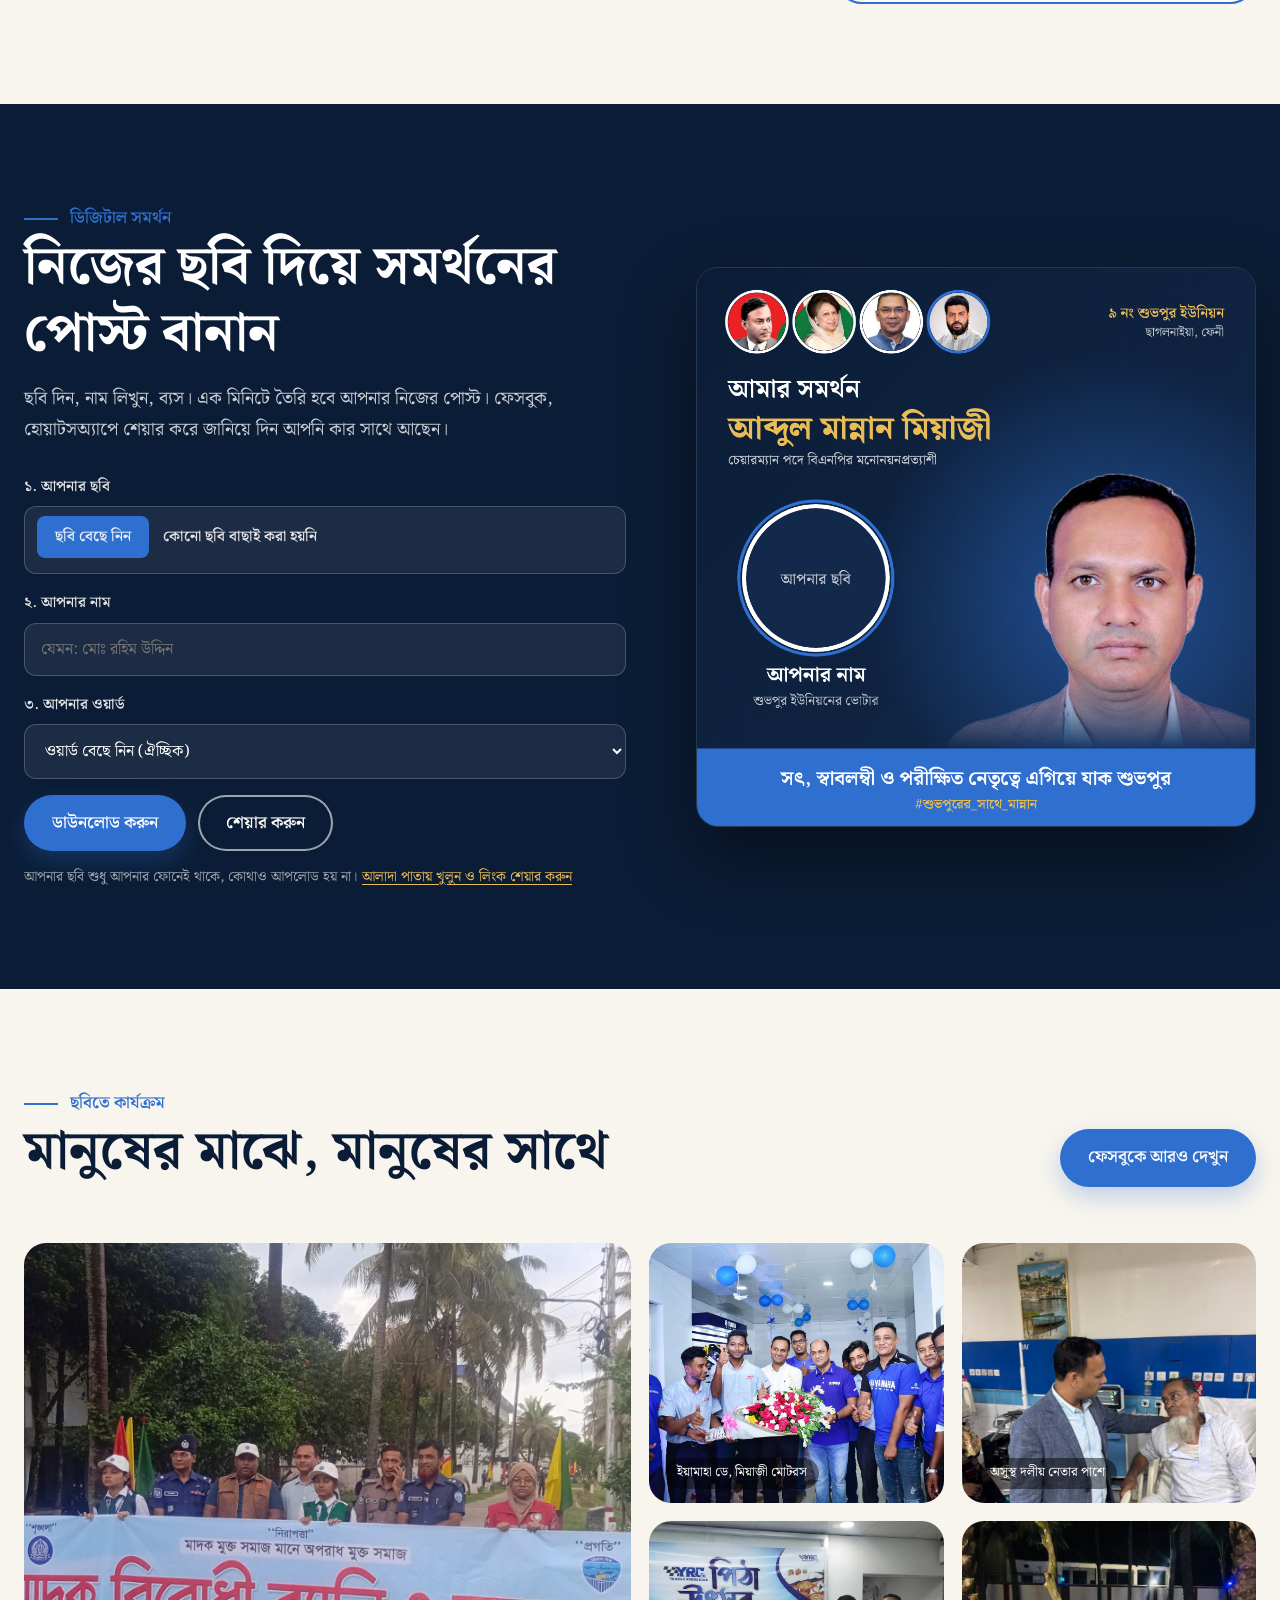
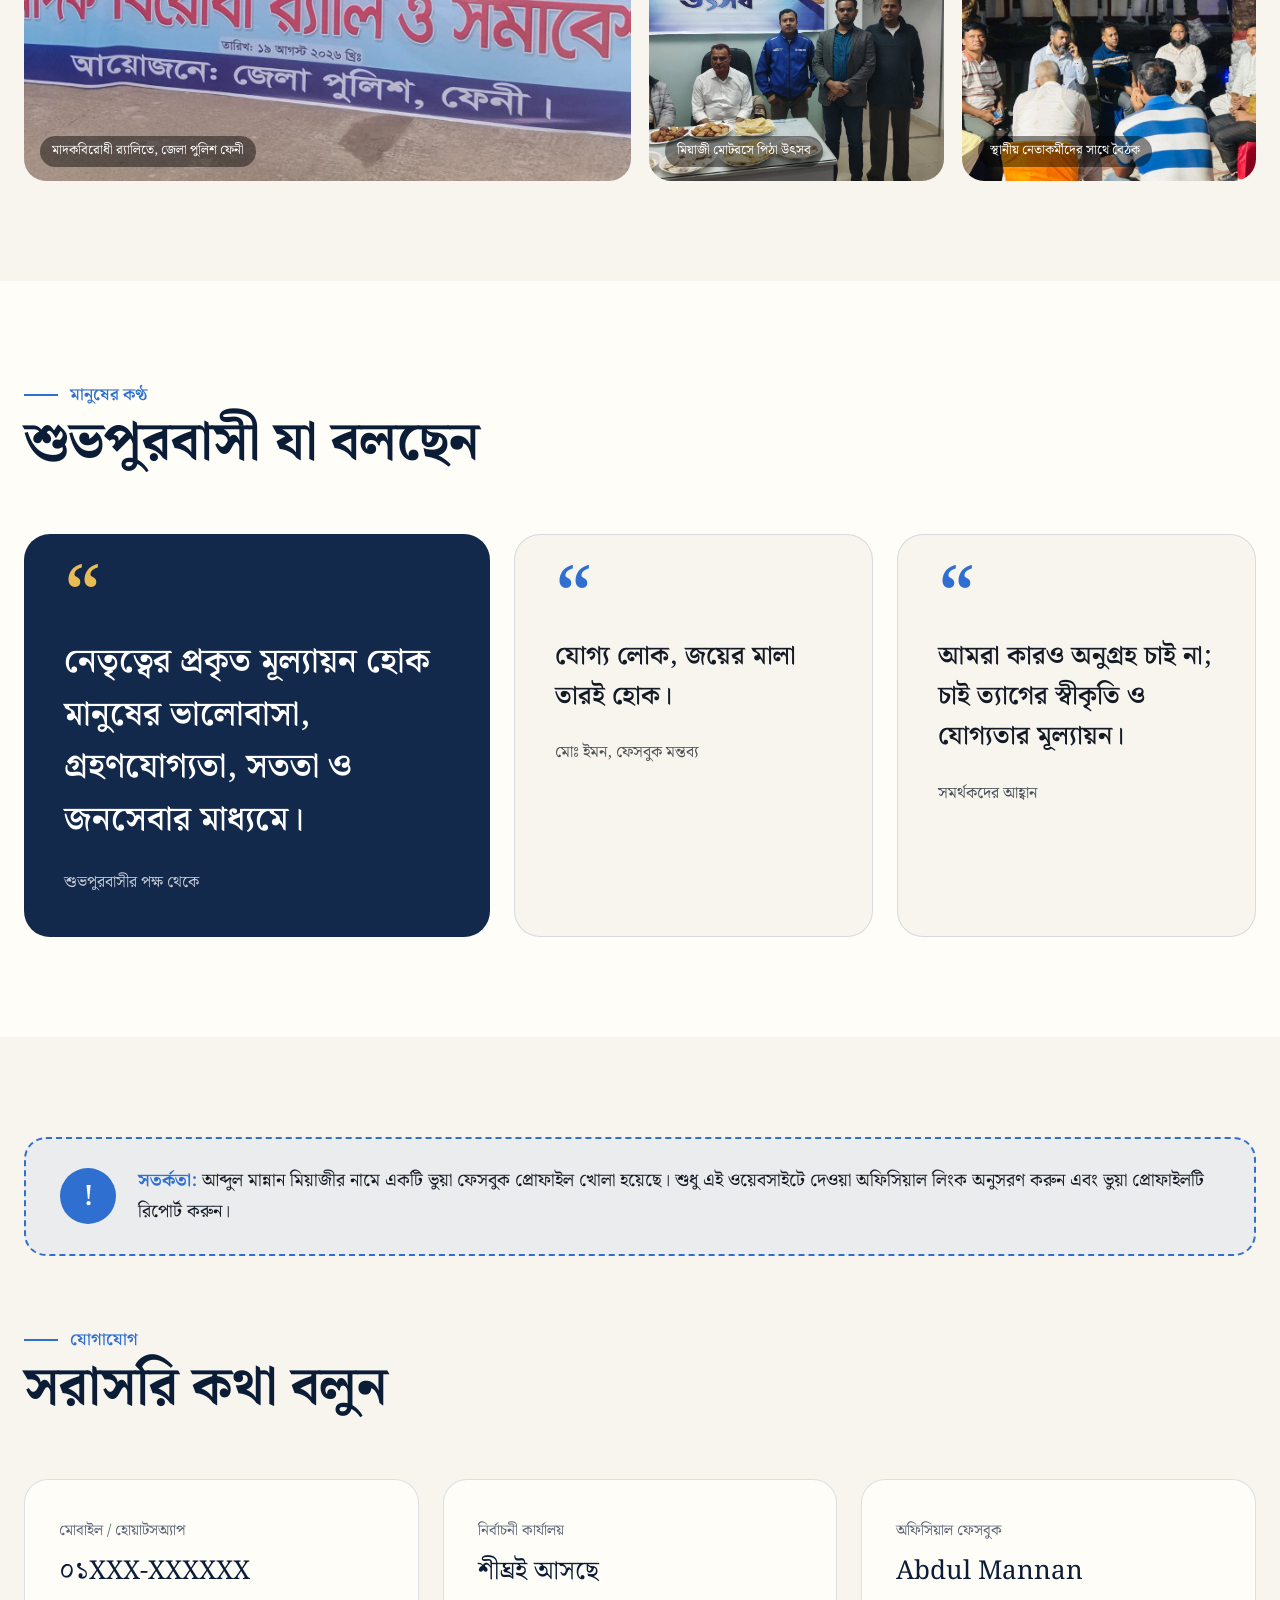
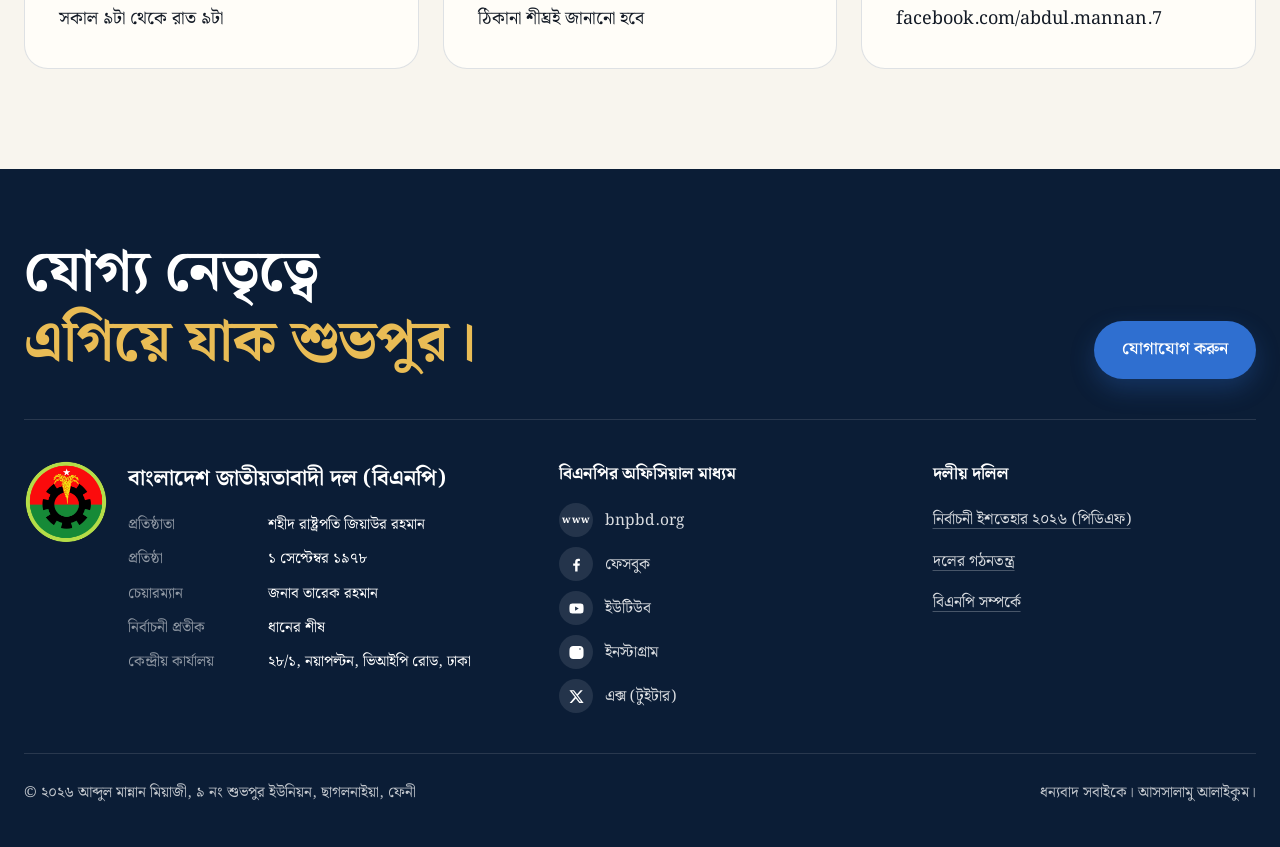
==== commit c88b6ed7: "fix: election office card set to coming soon Co-Authored-By: Claude Opus 5.5 <noreply@anthropic.com>" ====
--- a/index.html
+++ b/index.html
@@ -507,7 +507,7 @@
         </div>
         <div class="contact__grid">
           <div class="contact-card"><small>মোবাইল / হোয়াটসঅ্যাপ</small><b>০১XXX-XXXXXX</b><p>সকাল ৯টা থেকে রাত ৯টা</p></div>
-          <div class="contact-card"><small>নির্বাচনী কার্যালয়</small><b>মিয়াজী মোটরস</b><p>শুভপুর রোড, ছাগলনাইয়া, ফেনী</p></div>
+          <div class="contact-card"><small>নির্বাচনী কার্যালয়</small><b>শীঘ্রই আসছে</b><p>ঠিকানা শীঘ্রই জানানো হবে</p></div>
           <div class="contact-card"><small>অফিসিয়াল ফেসবুক</small><b>Abdul Mannan</b><p><a href="https://www.facebook.com/abdul.mannan.7" target="_blank" rel="noopener">facebook.com/abdul.mannan.7</a></p></div>
         </div>
       </div>
